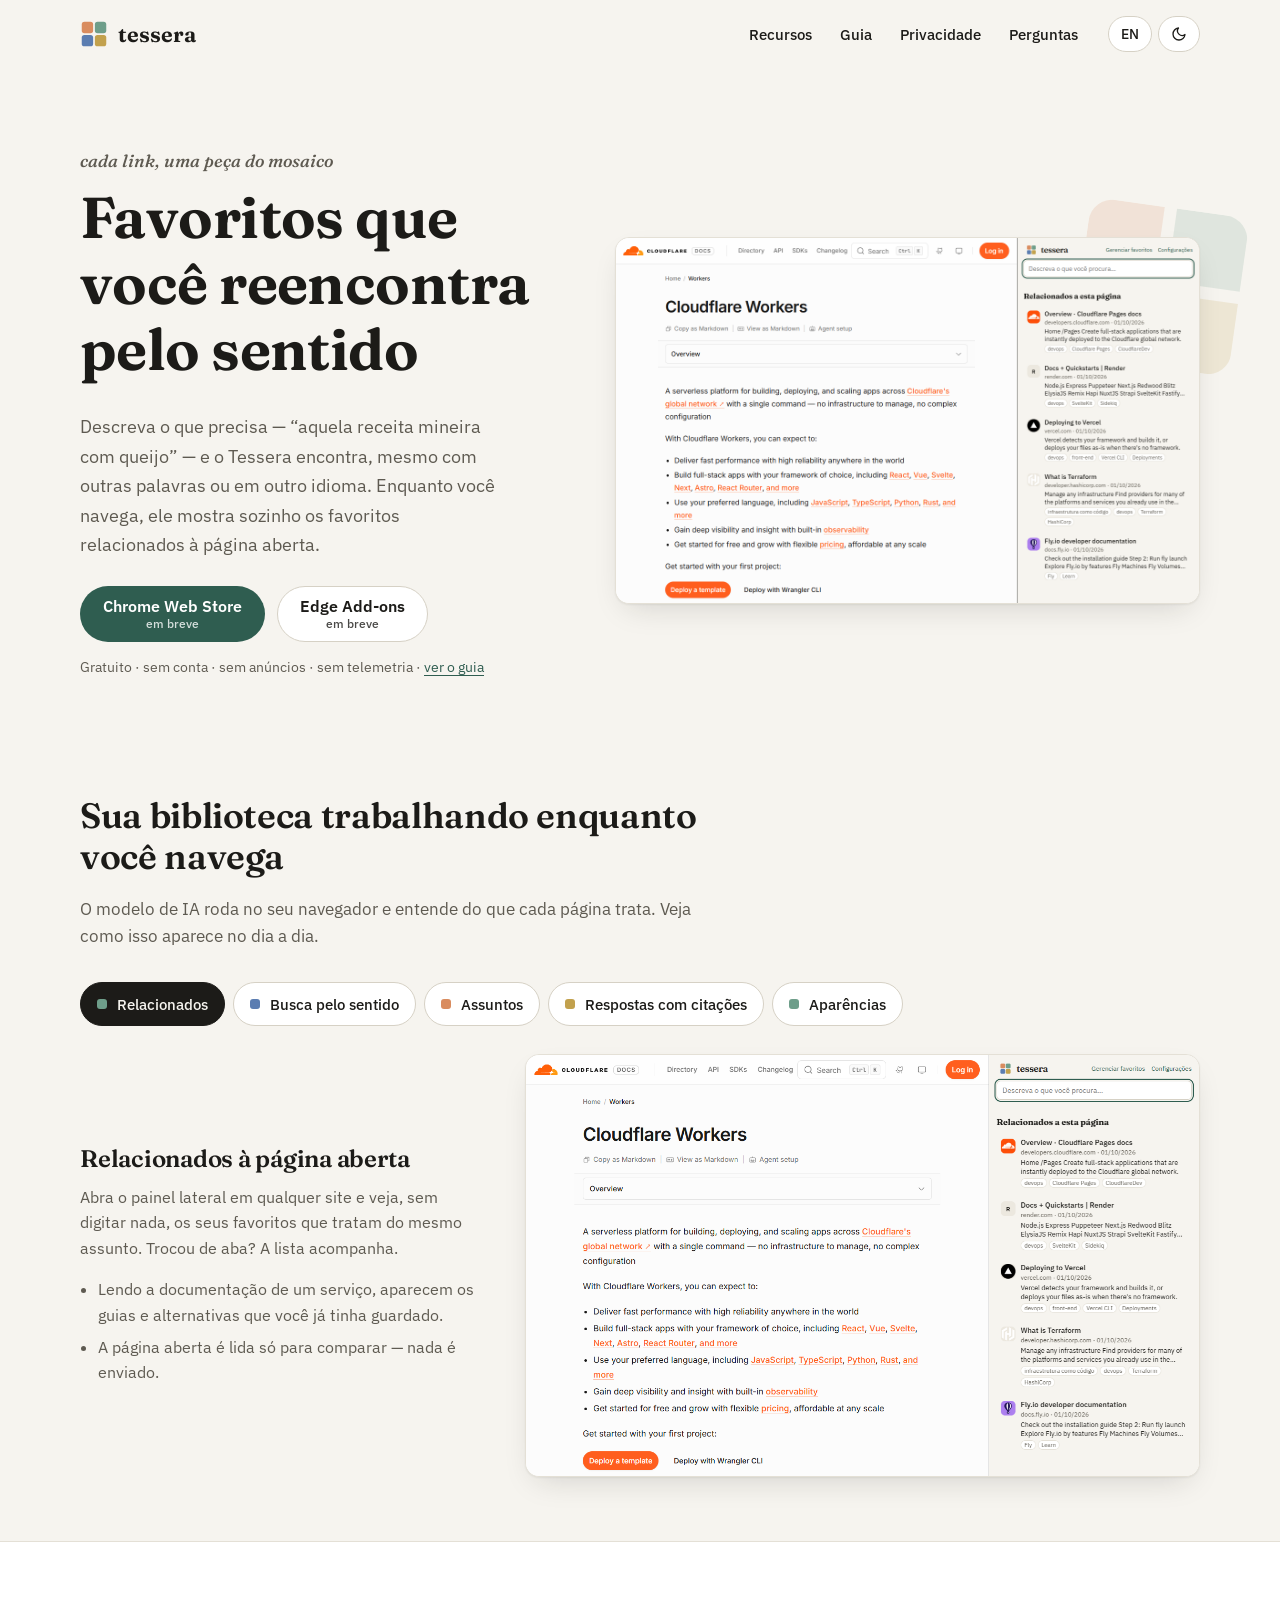
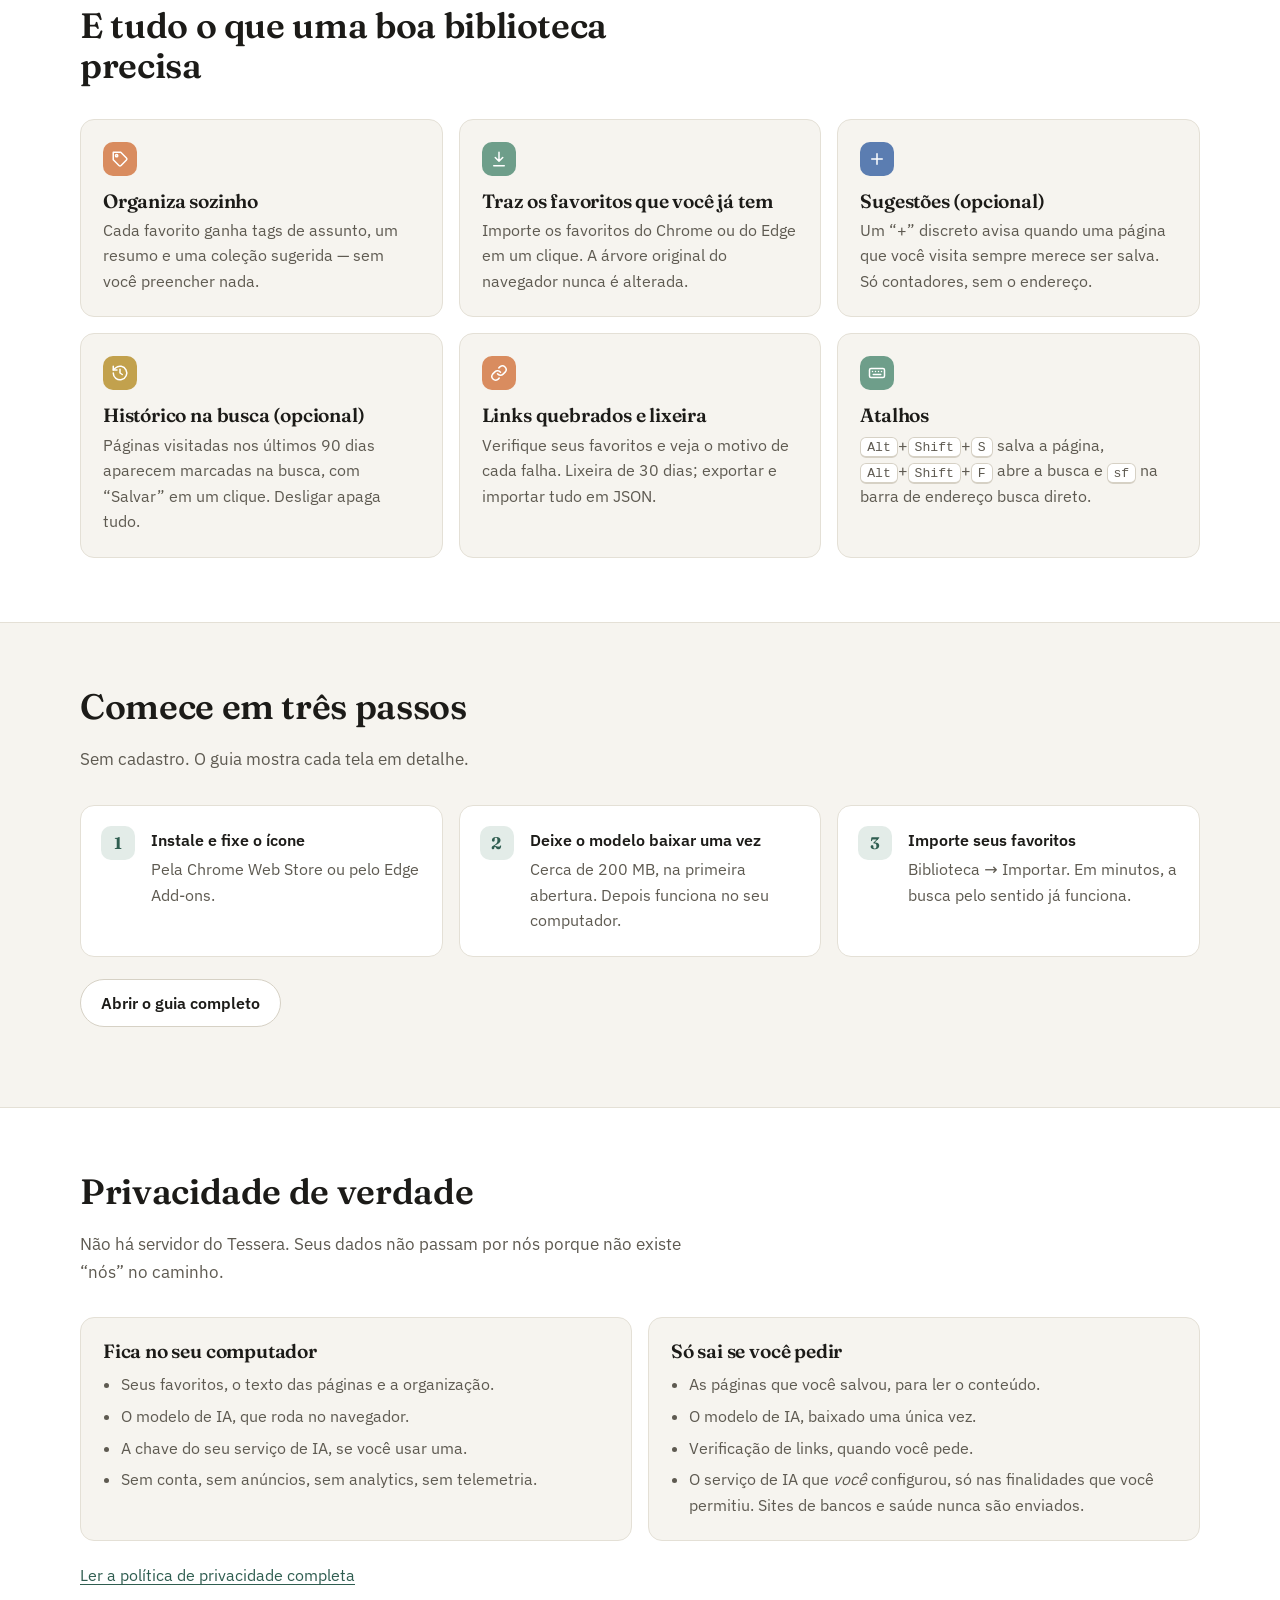
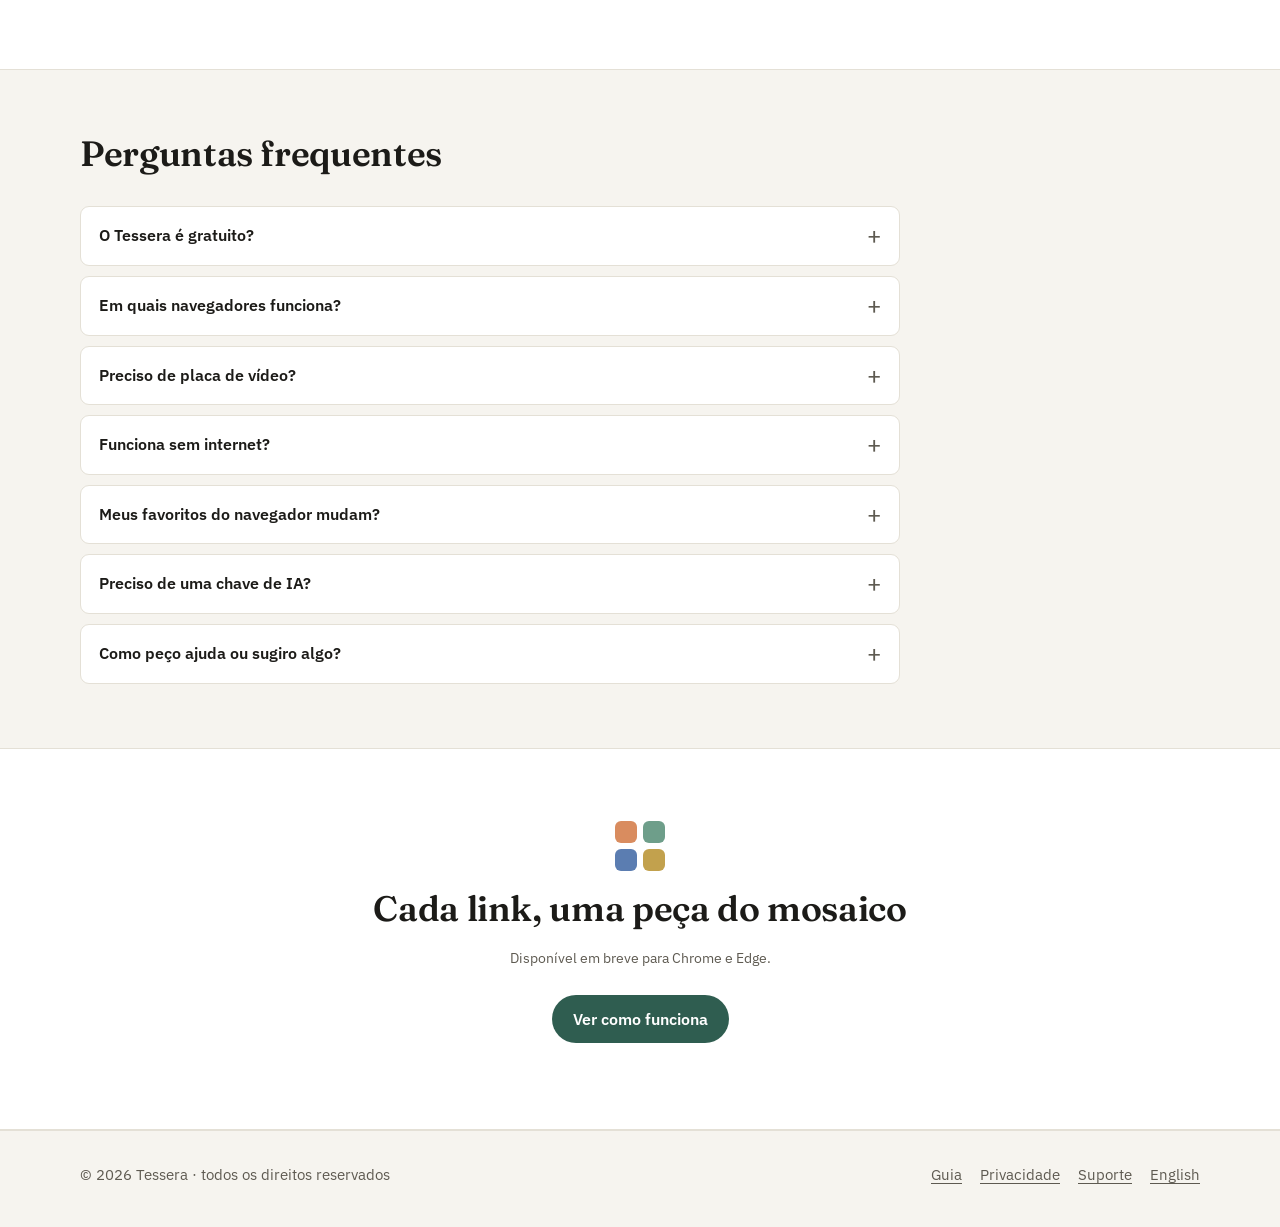
==== index.html @ 19099e3f "site do Tessera: página inicial, guia de uso e política de privacidade em português e inglês HTML e " ====
<!doctype html>
<html lang="pt-BR">
<head>
  <meta charset="utf-8">
  <meta name="viewport" content="width=device-width, initial-scale=1">
  <meta http-equiv="Content-Security-Policy" content="default-src 'self'; img-src 'self'; style-src 'self'; font-src 'self'; script-src 'self' 'sha256-xH2mcu5pQ/X+diC8rg2Joe4mghK6CAMMzoD2H6qysR8='; object-src 'none'; base-uri 'none'; form-action 'none'">
  <meta name="referrer" content="no-referrer">
  <title>Tessera — favoritos que você reencontra pelo sentido</title>
  <meta name="description" content="Extensão gratuita para Chrome e Edge: descreva o que precisa e reencontre seus favoritos pelo sentido. Relacionados à página aberta, assuntos automáticos e tudo no seu computador.">
  <link rel="canonical" href="https://casheiro.github.io/tessera/">
  <link rel="alternate" hreflang="pt-BR" href="https://casheiro.github.io/tessera/">
  <link rel="alternate" hreflang="en" href="https://casheiro.github.io/tessera/en/">
  <meta property="og:type" content="website">
  <meta property="og:title" content="Tessera — favoritos que você reencontra pelo sentido">
  <meta property="og:description" content="Busca por significado, relacionados à página aberta e assuntos que nascem dos seus favoritos. Tudo no seu computador.">
  <meta property="og:image" content="https://casheiro.github.io/tessera/assets/img/pt-BR/og.png">
  <meta property="og:locale" content="pt_BR">
  <meta name="twitter:card" content="summary_large_image">
  <meta name="theme-color" content="#f6f4ef">
  <link rel="icon" href="assets/img/tessera.svg" type="image/svg+xml">
  <link rel="icon" href="assets/img/favicon-32.png" sizes="32x32" type="image/png">
  <link rel="apple-touch-icon" href="assets/img/icon-128.png">
  <link rel="preload" href="assets/fonts/fraunces-latin-wght-normal.woff2" as="font" type="font/woff2" crossorigin>
  <link rel="stylesheet" href="assets/site.css">
  <script>try{var t=localStorage.getItem('tessera-theme');if(t)document.documentElement.dataset.theme=t}catch(e){}</script>
  <script src="assets/site.js" defer></script>
</head>
<body>
  <a class="skip" href="#conteudo">Pular para o conteúdo</a>

  <header class="site-header">
    <div class="wrap">
      <a class="brand" href="./" aria-label="Tessera, página inicial"><img src="assets/img/tessera.svg" alt="" width="28" height="28">tessera</a>
      <nav class="nav" id="nav" aria-label="Principal">
        <a href="#recursos">Recursos</a>
        <a href="guia/">Guia</a>
        <a href="privacidade/">Privacidade</a>
        <a href="#perguntas">Perguntas</a>
      </nav>
      <div class="tools">
        <a class="chip" href="en/" hreflang="en" lang="en" aria-label="English version">EN</a>
        <button class="chip" type="button" data-theme-toggle aria-label="Tema escuro">
          <svg data-icon="moon" viewBox="0 0 24 24" fill="none" stroke="currentColor" stroke-width="2" stroke-linecap="round" stroke-linejoin="round" aria-hidden="true"><path d="M21 12.8A9 9 0 1 1 11.2 3a7 7 0 0 0 9.8 9.8z"/></svg>
          <svg data-icon="sun" hidden viewBox="0 0 24 24" fill="none" stroke="currentColor" stroke-width="2" stroke-linecap="round" aria-hidden="true"><circle cx="12" cy="12" r="4"/><path d="M12 2v2M12 20v2M4.9 4.9l1.4 1.4M17.7 17.7l1.4 1.4M2 12h2M20 12h2M4.9 19.1l1.4-1.4M17.7 6.3l1.4-1.4"/></svg>
        </button>
        <button class="chip menu-btn" type="button" aria-expanded="false" aria-controls="nav" aria-label="Menu">
          <svg viewBox="0 0 24 24" fill="none" stroke="currentColor" stroke-width="2" stroke-linecap="round" aria-hidden="true"><path d="M4 7h16M4 12h16M4 17h16"/></svg>
        </button>
      </div>
    </div>
  </header>

  <main id="conteudo">
    <section class="hero">
      <div class="wrap hero-grid">
        <div>
          <p class="eyebrow">cada link, uma peça do mosaico</p>
          <h1>Favoritos que você reencontra pelo sentido</h1>
          <p class="lede">Descreva o que precisa — “aquela receita mineira com queijo” — e o Tessera encontra, mesmo com
            outras palavras ou em outro idioma. Enquanto você navega, ele mostra sozinho os favoritos relacionados à página
            aberta.</p>
          <div class="cta">
            <span class="btn btn-primary store-btn" aria-disabled="true">Chrome Web Store<small>em breve</small></span>
            <span class="btn btn-ghost store-btn" aria-disabled="true">Edge Add-ons<small>em breve</small></span>
          </div>
          <p class="fineprint">Gratuito · sem conta · sem anúncios · sem telemetria · <a href="guia/">ver o guia</a></p>
        </div>
        <div class="hero-shot">
          <figure class="shot m0">
            <img src="assets/img/pt-BR/01-relacionados.png" width="1280" height="800" alt="Página da Cloudflare aberta com o painel lateral do Tessera listando favoritos relacionados" fetchpriority="high">
          </figure>
        </div>
      </div>
    </section>

    <section class="section" id="recursos" aria-labelledby="tour-title">
      <div class="wrap">
        <div class="section-head">
          <h2 id="tour-title">Sua biblioteca trabalhando enquanto você navega</h2>
          <p>O modelo de IA roda no seu navegador e entende do que cada página trata. Veja como isso aparece no dia a dia.</p>
        </div>

        <div class="tour" data-tour>
          <div class="tour-tabs" role="tablist" aria-label="Recursos do Tessera">
            <button class="tour-tab" role="tab" id="tab-rel" aria-controls="panel-rel" aria-selected="true"><span class="dot c2"></span>Relacionados</button>
            <button class="tour-tab" role="tab" id="tab-busca" aria-controls="panel-busca" aria-selected="false" tabindex="-1"><span class="dot c3"></span>Busca pelo sentido</button>
            <button class="tour-tab" role="tab" id="tab-assuntos" aria-controls="panel-assuntos" aria-selected="false" tabindex="-1"><span class="dot c1"></span>Assuntos</button>
            <button class="tour-tab" role="tab" id="tab-resp" aria-controls="panel-resp" aria-selected="false" tabindex="-1"><span class="dot c4"></span>Respostas com citações</button>
            <button class="tour-tab" role="tab" id="tab-aparencia" aria-controls="panel-aparencia" aria-selected="false" tabindex="-1"><span class="dot c2"></span>Aparências</button>
          </div>

          <div class="tour-panel" role="tabpanel" id="panel-rel" aria-labelledby="tab-rel">
            <div>
              <h3>Relacionados à página aberta</h3>
              <p>Abra o painel lateral em qualquer site e veja, sem digitar nada, os seus favoritos que tratam do mesmo
                assunto. Trocou de aba? A lista acompanha.</p>
              <ul>
                <li>Lendo a documentação de um serviço, aparecem os guias e alternativas que você já tinha guardado.</li>
                <li>A página aberta é lida só para comparar — nada é enviado.</li>
              </ul>
            </div>
            <figure class="shot m0"><img src="assets/img/pt-BR/01-relacionados.png" width="1280" height="800" loading="lazy" alt="Painel lateral com favoritos relacionados à página aberta"></figure>
          </div>

          <div class="tour-panel" role="tabpanel" id="panel-busca" aria-labelledby="tab-busca" hidden>
            <div>
              <h3>Busque como você lembra</h3>
              <p>“Como publicar um site sem servidor”, “treino curto em casa”. Os resultados vêm pelo significado, com o
                trecho que combina destacado — mesmo que a página use outras palavras ou outro idioma.</p>
              <ul>
                <li>Popup com <kbd>Alt</kbd>+<kbd>Shift</kbd>+<kbd>F</kbd>, barra de endereço com <kbd>sf</kbd> + espaço,
                  painel lateral e Biblioteca.</li>
                <li>Filtros por tag, coleção, site, data e assunto.</li>
              </ul>
            </div>
            <figure class="shot m0"><img src="assets/img/pt-BR/02-busca-pelo-sentido.png" width="1280" height="800" loading="lazy" alt="Popup do Tessera buscando “receita mineira com queijo”"></figure>
          </div>

          <div class="tour-panel" role="tabpanel" id="panel-assuntos" aria-labelledby="tab-assuntos" hidden>
            <div>
              <h3>Assuntos que nascem dos seus favoritos</h3>
              <p>Sem lista de categorias pronta: o Tessera agrupa pelo que os favoritos têm em comum e o nome vem dos
                próprios membros.</p>
              <ul>
                <li>Crie assuntos seus — eles mantêm o nome quando tudo é recalculado.</li>
                <li>“Parece com” sugere onde encaixar o que ficou sem assunto; “Parecidos” mostra o que adicionar.</li>
                <li>Abra todos os favoritos de um assunto em abas, num clique.</li>
              </ul>
            </div>
            <figure class="shot m0"><img src="assets/img/pt-BR/04-assuntos.png" width="1280" height="800" loading="lazy" alt="Tela de Assuntos na aparência Visual, com o painel de um assunto aberto"></figure>
          </div>

          <div class="tour-panel" role="tabpanel" id="panel-resp" aria-labelledby="tab-resp" hidden>
            <div>
              <h3>Respostas com base nos seus favoritos</h3>
              <p>Opcional, com a sua chave de um serviço de IA (Anthropic, OpenAI, DeepSeek, Ollama ou compatível). A
                resposta vem com citações <strong>[1]</strong> que abrem o favorito usado — e, sem base suficiente, ele diz
                que não encontrou.</p>
              <ul>
                <li>Você autoriza cada finalidade e vê para onde e o que vai.</li>
                <li>Limite de gasto por mês; revogue quando quiser.</li>
              </ul>
            </div>
            <figure class="shot m0"><img src="assets/img/pt-BR/03-resposta-com-citacoes.png" width="1280" height="800" loading="lazy" alt="Biblioteca com uma resposta que cita favoritos"></figure>
          </div>

          <div class="tour-panel" role="tabpanel" id="panel-aparencia" aria-labelledby="tab-aparencia" hidden>
            <div>
              <h3>Do seu jeito</h3>
              <p>Três aparências — <strong>Calma</strong> (espaço e leitura), <strong>Densa</strong> (muitos favoritos por
                tela) e <strong>Visual</strong> (peças com a cor do assunto) — em claro, escuro ou seguindo o sistema.
                Português e inglês.</p>
            </div>
            <figure class="shot m0"><img src="assets/img/pt-BR/05-densa-escura.png" width="1280" height="800" loading="lazy" alt="Biblioteca na aparência Densa, modo escuro"></figure>
          </div>
        </div>
      </div>
    </section>

    <section class="section band" aria-labelledby="mais-title">
      <div class="wrap">
        <div class="section-head">
          <h2 id="mais-title">E tudo o que uma boa biblioteca precisa</h2>
        </div>
        <div class="cards">
          <article class="card">
            <div class="tile c1"><svg viewBox="0 0 24 24" fill="none" stroke="currentColor" stroke-width="2" stroke-linecap="round" stroke-linejoin="round" aria-hidden="true"><path d="M20.6 13.4 13.4 20.6a2 2 0 0 1-2.8 0L3 13V3h10l7.6 7.6a2 2 0 0 1 0 2.8z"/><circle cx="7.5" cy="7.5" r="1.5"/></svg></div>
            <h3>Organiza sozinho</h3>
            <p>Cada favorito ganha tags de assunto, um resumo e uma coleção sugerida — sem você preencher nada.</p>
          </article>
          <article class="card">
            <div class="tile c2"><svg viewBox="0 0 24 24" fill="none" stroke="currentColor" stroke-width="2" stroke-linecap="round" stroke-linejoin="round" aria-hidden="true"><path d="M12 3v12M7 10l5 5 5-5M5 21h14"/></svg></div>
            <h3>Traz os favoritos que você já tem</h3>
            <p>Importe os favoritos do Chrome ou do Edge em um clique. A árvore original do navegador nunca é alterada.</p>
          </article>
          <article class="card">
            <div class="tile c3"><svg viewBox="0 0 24 24" fill="none" stroke="currentColor" stroke-width="2" stroke-linecap="round" stroke-linejoin="round" aria-hidden="true"><path d="M12 5v14M5 12h14"/></svg></div>
            <h3>Sugestões (opcional)</h3>
            <p>Um “+” discreto avisa quando uma página que você visita sempre merece ser salva. Só contadores, sem o endereço.</p>
          </article>
          <article class="card">
            <div class="tile c4"><svg viewBox="0 0 24 24" fill="none" stroke="currentColor" stroke-width="2" stroke-linecap="round" stroke-linejoin="round" aria-hidden="true"><path d="M3 12a9 9 0 1 0 3-6.7L3 8"/><path d="M3 3v5h5M12 7v5l3 2"/></svg></div>
            <h3>Histórico na busca (opcional)</h3>
            <p>Páginas visitadas nos últimos 90 dias aparecem marcadas na busca, com “Salvar” em um clique. Desligar apaga tudo.</p>
          </article>
          <article class="card">
            <div class="tile c1"><svg viewBox="0 0 24 24" fill="none" stroke="currentColor" stroke-width="2" stroke-linecap="round" stroke-linejoin="round" aria-hidden="true"><path d="M10 13a5 5 0 0 0 7.5.5l3-3a5 5 0 0 0-7-7l-1.7 1.7"/><path d="M14 11a5 5 0 0 0-7.5-.5l-3 3a5 5 0 0 0 7 7l1.7-1.7"/></svg></div>
            <h3>Links quebrados e lixeira</h3>
            <p>Verifique seus favoritos e veja o motivo de cada falha. Lixeira de 30 dias; exportar e importar tudo em JSON.</p>
          </article>
          <article class="card">
            <div class="tile c2"><svg viewBox="0 0 24 24" fill="none" stroke="currentColor" stroke-width="2" stroke-linecap="round" stroke-linejoin="round" aria-hidden="true"><rect x="2" y="6" width="20" height="12" rx="2"/><path d="M6 10h.01M10 10h.01M14 10h.01M18 10h.01M7 14h10"/></svg></div>
            <h3>Atalhos</h3>
            <p><kbd>Alt</kbd>+<kbd>Shift</kbd>+<kbd>S</kbd> salva a página, <kbd>Alt</kbd>+<kbd>Shift</kbd>+<kbd>F</kbd> abre a
              busca e <kbd>sf</kbd> na barra de endereço busca direto.</p>
          </article>
        </div>
      </div>
    </section>

    <section class="section" aria-labelledby="comecar-title">
      <div class="wrap">
        <div class="section-head">
          <h2 id="comecar-title">Comece em três passos</h2>
          <p>Sem cadastro. O guia mostra cada tela em detalhe.</p>
        </div>
        <ol class="steps">
          <li><strong>Instale e fixe o ícone</strong><span>Pela Chrome Web Store ou pelo Edge Add-ons.</span></li>
          <li><strong>Deixe o modelo baixar uma vez</strong><span>Cerca de 200 MB, na primeira abertura. Depois funciona no seu computador.</span></li>
          <li><strong>Importe seus favoritos</strong><span>Biblioteca → Importar. Em minutos, a busca pelo sentido já funciona.</span></li>
        </ol>
        <p class="mt"><a class="btn btn-ghost" href="guia/">Abrir o guia completo</a></p>
      </div>
    </section>

    <section class="section band" id="privacidade" aria-labelledby="priv-title">
      <div class="wrap">
        <div class="section-head">
          <h2 id="priv-title">Privacidade de verdade</h2>
          <p>Não há servidor do Tessera. Seus dados não passam por nós porque não existe “nós” no caminho.</p>
        </div>
        <div class="split">
          <div class="card">
            <h3>Fica no seu computador</h3>
            <ul>
              <li>Seus favoritos, o texto das páginas e a organização.</li>
              <li>O modelo de IA, que roda no navegador.</li>
              <li>A chave do seu serviço de IA, se você usar uma.</li>
              <li>Sem conta, sem anúncios, sem analytics, sem telemetria.</li>
            </ul>
          </div>
          <div class="card">
            <h3>Só sai se você pedir</h3>
            <ul>
              <li>As páginas que você salvou, para ler o conteúdo.</li>
              <li>O modelo de IA, baixado uma única vez.</li>
              <li>Verificação de links, quando você pede.</li>
              <li>O serviço de IA que <em>você</em> configurou, só nas finalidades que você permitiu. Sites de bancos e saúde nunca são enviados.</li>
            </ul>
          </div>
        </div>
        <p class="mt"><a href="privacidade/">Ler a política de privacidade completa</a></p>
      </div>
    </section>

    <section class="section" id="perguntas" aria-labelledby="faq-title">
      <div class="wrap">
        <div class="section-head">
          <h2 id="faq-title">Perguntas frequentes</h2>
        </div>
        <div class="faq">
          <details>
            <summary>O Tessera é gratuito?</summary>
            <div><p>Sim. Sem plano pago, sem anúncios e sem conta. Se você usar um serviço de IA com a sua chave, o custo
              desse serviço é cobrado por ele, e o Tessera ajuda a controlar com um limite mensal.</p></div>
          </details>
          <details>
            <summary>Em quais navegadores funciona?</summary>
            <div><p>Google Chrome e Microsoft Edge no computador (Windows, macOS e Linux).</p></div>
          </details>
          <details>
            <summary>Preciso de placa de vídeo?</summary>
            <div><p>Não. Com uma placa compatível, o Tessera usa um modelo maior e mais preciso (EmbeddingGemma); sem ela,
              usa um modelo menor que roda no processador.</p></div>
          </details>
          <details>
            <summary>Funciona sem internet?</summary>
            <div><p>Depois que o modelo é baixado, buscar e organizar funcionam sem internet. A conexão só é usada para ler
              páginas novas, verificar links e — se você ligar — o serviço de IA.</p></div>
          </details>
          <details>
            <summary>Meus favoritos do navegador mudam?</summary>
            <div><p>Não. O Tessera só lê a árvore de favoritos para importar e acompanhar os novos. Ela nunca é alterada.</p></div>
          </details>
          <details>
            <summary>Preciso de uma chave de IA?</summary>
            <div><p>Não. A busca pelo sentido, os relacionados e a organização funcionam com a IA local. A chave é só para
              quem quer tags mais ricas e respostas com citações.</p></div>
          </details>
          <details>
            <summary>Como peço ajuda ou sugiro algo?</summary>
            <div><p>Abra uma conversa em <a href="https://github.com/casheiro/tessera/issues">github.com/casheiro/tessera/issues</a>.
              Não inclua dados pessoais nem a sua chave de API.</p></div>
          </details>
        </div>
      </div>
    </section>

    <section class="closing band">
      <div class="wrap">
        <div class="mosaic" aria-hidden="true"><i></i><i></i><i></i><i></i></div>
        <h2>Cada link, uma peça do mosaico</h2>
        <p class="fineprint">Disponível em breve para Chrome e Edge.</p>
        <div class="cta">
          <a class="btn btn-primary" href="guia/">Ver como funciona</a>
        </div>
      </div>
    </section>
  </main>

  <footer class="site-footer">
    <div class="wrap">
      <span>© 2026 Tessera · todos os direitos reservados</span>
      <nav aria-label="Rodapé">
        <a href="guia/">Guia</a>
        <a href="privacidade/">Privacidade</a>
        <a href="https://github.com/casheiro/tessera/issues">Suporte</a>
        <a href="en/" hreflang="en" lang="en">English</a>
      </nav>
    </div>
  </footer>
</body>
</html>
---- assets/site.css ----
/* Tessera — site público. Mesma identidade da extensão (aparência Calma), escrito à parte: nenhum arquivo da extensão. */

@font-face {
  font-family: 'Fraunces';
  font-style: normal;
  font-weight: 100 900;
  font-display: swap;
  src: url('fonts/fraunces-latin-wght-normal.woff2') format('woff2');
}
@font-face {
  font-family: 'Fraunces';
  font-style: italic;
  font-weight: 100 900;
  font-display: swap;
  src: url('fonts/fraunces-latin-wght-italic.woff2') format('woff2');
}
@font-face {
  font-family: 'IBM Plex Sans';
  font-weight: 400;
  font-display: swap;
  src: url('fonts/ibm-plex-sans-latin-400-normal.woff2') format('woff2');
}
@font-face {
  font-family: 'IBM Plex Sans';
  font-weight: 500;
  font-display: swap;
  src: url('fonts/ibm-plex-sans-latin-500-normal.woff2') format('woff2');
}
@font-face {
  font-family: 'IBM Plex Sans';
  font-weight: 600;
  font-display: swap;
  src: url('fonts/ibm-plex-sans-latin-600-normal.woff2') format('woff2');
}

:root {
  --font-display: 'Fraunces', Georgia, 'Times New Roman', serif;
  --font-ui: 'IBM Plex Sans', system-ui, -apple-system, 'Segoe UI', sans-serif;
  --font-mono: ui-monospace, 'Cascadia Mono', 'SFMono-Regular', Consolas, monospace;

  --bg: #f6f4ef;
  --surface: #ffffff;
  --surface-2: #ece8df;
  --text: #1c1b18;
  --muted: #5e5a51;
  --border: #e4e0d6;
  --border-strong: #d6d1c5;
  --accent: #2f5d50;
  --accent-contrast: #ffffff;
  --accent-soft: #e3ece8;
  --shadow: 0 1px 2px rgb(28 27 24 / 6%), 0 12px 32px -12px rgb(28 27 24 / 18%);

  --t1: #d98c5f;
  --t2: #6e9e8a;
  --t3: #5b7db1;
  --t4: #c2a14d;

  --radius: 14px;
  --radius-sm: 9px;
  --wrap: 1120px;
  --gutter: 20px;
  color-scheme: light;
}

@media (prefers-color-scheme: dark) {
  :root:not([data-theme='light']) {
    --bg: #1a1916;
    --surface: #22211d;
    --surface-2: #2c2b26;
    --text: #edeae3;
    --muted: #a8a296;
    --border: #34322c;
    --border-strong: #45423a;
    --accent: #7cc4b0;
    --accent-contrast: #0f1a17;
    --accent-soft: #1f2e29;
    --shadow: 0 1px 2px rgb(0 0 0 / 30%), 0 16px 40px -16px rgb(0 0 0 / 60%);
    color-scheme: dark;
  }
}
:root[data-theme='dark'] {
  --bg: #1a1916;
  --surface: #22211d;
  --surface-2: #2c2b26;
  --text: #edeae3;
  --muted: #a8a296;
  --border: #34322c;
  --border-strong: #45423a;
  --accent: #7cc4b0;
  --accent-contrast: #0f1a17;
  --accent-soft: #1f2e29;
  --shadow: 0 1px 2px rgb(0 0 0 / 30%), 0 16px 40px -16px rgb(0 0 0 / 60%);
  color-scheme: dark;
}

*,
*::before,
*::after {
  box-sizing: border-box;
}

html {
  scroll-behavior: smooth;
  scroll-padding-top: 88px;
  -webkit-text-size-adjust: 100%;
}
@media (prefers-reduced-motion: reduce) {
  html {
    scroll-behavior: auto;
  }
  *,
  *::before,
  *::after {
    transition: none !important;
    animation: none !important;
  }
}

body {
  margin: 0;
  background: var(--bg);
  color: var(--text);
  font: 400 16px/1.6 var(--font-ui);
  -webkit-font-smoothing: antialiased;
}

[hidden] {
  display: none !important;
}

img {
  max-width: 100%;
  height: auto;
  display: block;
}

a {
  color: var(--accent);
  text-underline-offset: 3px;
  text-decoration-thickness: 1px;
}
a:hover {
  text-decoration-thickness: 2px;
}

:focus-visible {
  outline: 2px solid var(--accent);
  outline-offset: 3px;
  border-radius: 4px;
}

h1,
h2,
h3 {
  font-family: var(--font-display);
  font-weight: 600;
  line-height: 1.15;
  letter-spacing: -0.01em;
  margin: 0 0 0.5em;
}
h1 {
  font-size: clamp(2.3rem, 5.2vw, 3.6rem);
  font-weight: 650;
}
h2 {
  font-size: clamp(1.6rem, 3vw, 2.2rem);
}
h3 {
  font-size: 1.2rem;
}
p {
  margin: 0 0 1em;
}

kbd {
  font: 500 0.82em var(--font-mono);
  padding: 0.12em 0.45em;
  border: 1px solid var(--border-strong);
  border-bottom-width: 2px;
  border-radius: 6px;
  background: var(--surface);
  white-space: nowrap;
}
code {
  font: 0.88em var(--font-mono);
  background: var(--surface-2);
  padding: 0.1em 0.35em;
  border-radius: 5px;
  overflow-wrap: anywhere;
}

.wrap {
  width: min(100% - 2 * var(--gutter), var(--wrap));
  margin-inline: auto;
}

.skip {
  position: absolute;
  left: -9999px;
  top: 8px;
  background: var(--accent);
  color: var(--accent-contrast);
  padding: 8px 14px;
  border-radius: 8px;
  z-index: 100;
}
.skip:focus {
  left: 12px;
}

/* ---------- cabeçalho ---------- */

.site-header {
  position: sticky;
  top: 0;
  z-index: 50;
  background: color-mix(in srgb, var(--bg) 86%, transparent);
  backdrop-filter: blur(10px);
  -webkit-backdrop-filter: blur(10px);
  border-bottom: 1px solid transparent;
  transition: border-color 0.2s;
}
.site-header.scrolled {
  border-bottom-color: var(--border);
}
.site-header .wrap {
  display: flex;
  align-items: center;
  gap: 18px;
  min-height: 68px;
}
.brand {
  display: inline-flex;
  align-items: center;
  gap: 10px;
  color: var(--text);
  text-decoration: none;
  font: 650 1.35rem var(--font-display);
  margin-right: auto;
}
.brand img {
  width: 28px;
  height: 28px;
}
.nav {
  display: flex;
  align-items: center;
  gap: 4px;
}
.nav a {
  color: var(--text);
  text-decoration: none;
  font-weight: 500;
  font-size: 0.95rem;
  padding: 8px 12px;
  border-radius: 999px;
}
.nav a:hover,
.nav a[aria-current='page'] {
  background: var(--surface-2);
}
.tools {
  display: flex;
  align-items: center;
  gap: 6px;
}
.chip {
  display: inline-flex;
  align-items: center;
  gap: 6px;
  min-height: 36px;
  padding: 0 12px;
  border: 1px solid var(--border-strong);
  border-radius: 999px;
  background: var(--surface);
  color: var(--text);
  font: 500 0.85rem var(--font-ui);
  text-decoration: none;
  cursor: pointer;
}
.chip:hover {
  border-color: var(--accent);
}
.chip svg {
  width: 16px;
  height: 16px;
}
.menu-btn {
  display: none;
}

@media (max-width: 760px) {
  .menu-btn {
    display: inline-flex;
  }
  .nav {
    position: absolute;
    top: 100%;
    left: 0;
    right: 0;
    flex-direction: column;
    align-items: stretch;
    gap: 2px;
    padding: 10px var(--gutter) 16px;
    background: var(--bg);
    border-bottom: 1px solid var(--border);
    display: none;
  }
  .nav.open {
    display: flex;
  }
  .nav a {
    padding: 12px 14px;
    border-radius: 10px;
  }
}

/* ---------- botões ---------- */

.btn {
  display: inline-flex;
  align-items: center;
  justify-content: center;
  gap: 8px;
  min-height: 48px;
  padding: 0 20px;
  border-radius: 999px;
  border: 1px solid transparent;
  font: 600 1rem var(--font-ui);
  text-decoration: none;
  cursor: pointer;
}
.btn-primary {
  background: var(--accent);
  color: var(--accent-contrast);
}
.btn-primary:hover {
  filter: brightness(1.08);
}
.btn-ghost {
  border-color: var(--border-strong);
  color: var(--text);
  background: var(--surface);
}
.btn-ghost:hover {
  border-color: var(--accent);
}
.btn[aria-disabled='true'] {
  cursor: default;
}
.btn small {
  font-weight: 500;
  font-size: 0.78rem;
  opacity: 0.8;
}
.store-btn {
  flex-direction: column;
  gap: 0;
  line-height: 1.15;
  min-height: 56px;
  padding: 0 22px;
}

/* ---------- herói ---------- */

.hero {
  padding: 56px 0 24px;
  overflow: hidden;
}
.hero-grid {
  display: grid;
  grid-template-columns: minmax(0, 1fr);
  gap: 40px;
  align-items: center;
}
.eyebrow {
  display: inline-flex;
  align-items: center;
  gap: 8px;
  font: italic 500 1.1rem var(--font-display);
  color: var(--muted);
  margin-bottom: 14px;
}
.lede {
  font-size: 1.15rem;
  color: var(--muted);
  max-width: 38ch;
}
.cta {
  display: flex;
  flex-wrap: wrap;
  gap: 12px;
  margin: 26px 0 14px;
}
.fineprint {
  font-size: 0.88rem;
  color: var(--muted);
}
.shot {
  border-radius: var(--radius);
  border: 1px solid var(--border);
  box-shadow: var(--shadow);
  background: var(--surface);
  overflow: hidden;
}
.shot button {
  all: unset;
  display: block;
  cursor: zoom-in;
  width: 100%;
}
.shot button:focus-visible {
  outline: 2px solid var(--accent);
  outline-offset: -4px;
}
.hero-shot {
  position: relative;
}
.hero-shot::before {
  content: '';
  position: absolute;
  inset: -30px -40px auto auto;
  width: 160px;
  height: 160px;
  background:
    linear-gradient(var(--t1), var(--t1)) 0 0 / 46% 46% no-repeat,
    linear-gradient(var(--t2), var(--t2)) 100% 0 / 46% 46% no-repeat,
    linear-gradient(var(--t3), var(--t3)) 0 100% / 46% 46% no-repeat,
    linear-gradient(var(--t4), var(--t4)) 100% 100% / 46% 46% no-repeat;
  border-radius: 24px;
  opacity: 0.16;
  transform: rotate(8deg);
  z-index: -1;
}
@media (min-width: 900px) {
  .hero {
    padding: 80px 0 40px;
  }
  .hero-grid {
    grid-template-columns: minmax(0, 0.9fr) minmax(0, 1.1fr);
    gap: 56px;
  }
}

/* ---------- seções ---------- */

.section {
  padding: 64px 0;
}
.section-head {
  max-width: 640px;
  margin-bottom: 32px;
}
.section-head p {
  color: var(--muted);
  font-size: 1.08rem;
}
.band {
  background: var(--surface);
  border-block: 1px solid var(--border);
}

/* tour interativo */
.tour {
  display: grid;
  gap: 24px;
}
.tour-tabs {
  display: flex;
  gap: 8px;
  overflow-x: auto;
  padding-bottom: 4px;
  scrollbar-width: thin;
}
.tour-tab {
  flex: 0 0 auto;
  display: flex;
  align-items: center;
  gap: 10px;
  min-height: 44px;
  padding: 0 16px;
  border-radius: 999px;
  border: 1px solid var(--border-strong);
  background: var(--surface);
  color: var(--text);
  font: 500 0.95rem var(--font-ui);
  cursor: pointer;
}
.tour-tab .dot {
  width: 10px;
  height: 10px;
  border-radius: 3px;
  background: var(--c, var(--t2));
}
.tour-tab[aria-selected='true'] {
  background: var(--text);
  color: var(--bg);
  border-color: var(--text);
}
.tour-panel {
  display: grid;
  gap: 24px;
  align-items: center;
}
.tour-panel[hidden] {
  display: none;
}
.tour-panel h3 {
  font-size: 1.5rem;
}
.tour-panel p {
  color: var(--muted);
}
.tour-panel ul {
  padding-left: 1.1em;
  margin: 0;
  color: var(--muted);
}
.tour-panel li + li {
  margin-top: 6px;
}
@media (min-width: 900px) {
  .tour-panel {
    grid-template-columns: minmax(0, 0.75fr) minmax(0, 1.25fr);
    gap: 40px;
  }
}

/* cartões */
.cards {
  display: grid;
  gap: 16px;
  grid-template-columns: repeat(auto-fill, minmax(min(100%, 300px), 1fr));
}
.card {
  background: var(--surface);
  border: 1px solid var(--border);
  border-radius: var(--radius);
  padding: 22px;
}
.band .card {
  background: var(--bg);
}
.card .tile {
  width: 34px;
  height: 34px;
  border-radius: 10px;
  background: var(--c, var(--t2));
  margin-bottom: 14px;
  display: grid;
  place-items: center;
  color: #fff;
}
.card .tile svg {
  width: 18px;
  height: 18px;
}
.card h3 {
  margin-bottom: 6px;
}
.card p {
  margin: 0;
  color: var(--muted);
}

/* passos */
.steps {
  counter-reset: step;
  display: grid;
  gap: 16px;
  grid-template-columns: repeat(auto-fit, minmax(min(100%, 260px), 1fr));
  list-style: none;
  padding: 0;
  margin: 0;
}
.steps li {
  counter-increment: step;
  position: relative;
  padding: 22px 22px 22px 70px;
  background: var(--surface);
  border: 1px solid var(--border);
  border-radius: var(--radius);
}
.steps li::before {
  content: counter(step);
  position: absolute;
  left: 20px;
  top: 20px;
  width: 34px;
  height: 34px;
  border-radius: 10px;
  display: grid;
  place-items: center;
  font: 650 1.05rem var(--font-display);
  background: var(--accent-soft);
  color: var(--accent);
}
.steps strong {
  display: block;
  margin-bottom: 4px;
}
.steps span {
  color: var(--muted);
}

/* privacidade em colunas */
.split {
  display: grid;
  gap: 16px;
  grid-template-columns: repeat(auto-fit, minmax(min(100%, 320px), 1fr));
}
.split .card ul {
  margin: 10px 0 0;
  padding-left: 1.1em;
  color: var(--muted);
}
.split .card li + li {
  margin-top: 6px;
}

/* perguntas */
.faq {
  display: grid;
  gap: 10px;
  max-width: 820px;
}
.faq details {
  background: var(--surface);
  border: 1px solid var(--border);
  border-radius: var(--radius-sm);
  padding: 0 18px;
}
.faq summary {
  cursor: pointer;
  list-style: none;
  padding: 16px 28px 16px 0;
  font-weight: 600;
  position: relative;
}
.faq summary::-webkit-details-marker {
  display: none;
}
.faq summary::after {
  content: '+';
  position: absolute;
  right: 0;
  top: 12px;
  font: 400 1.5rem var(--font-ui);
  color: var(--muted);
}
.faq details[open] summary::after {
  content: '−';
}
.faq details > div {
  padding-bottom: 16px;
  color: var(--muted);
}
.faq details > div p:last-child {
  margin: 0;
}

/* chamada final */
.closing {
  text-align: center;
  padding: 72px 0;
}
.closing .cta {
  justify-content: center;
}
.mosaic {
  display: inline-grid;
  grid-template-columns: repeat(2, 22px);
  gap: 6px;
  margin-bottom: 18px;
}
.mosaic i {
  width: 22px;
  height: 22px;
  border-radius: 6px;
}
.mosaic i:nth-child(1) {
  background: var(--t1);
}
.mosaic i:nth-child(2) {
  background: var(--t2);
}
.mosaic i:nth-child(3) {
  background: var(--t3);
}
.mosaic i:nth-child(4) {
  background: var(--t4);
}

/* ---------- rodapé ---------- */

.site-footer {
  border-top: 1px solid var(--border);
  padding: 32px 0 40px;
  color: var(--muted);
  font-size: 0.92rem;
}
.site-footer .wrap {
  display: flex;
  flex-wrap: wrap;
  gap: 12px 24px;
  align-items: center;
  justify-content: space-between;
}
.site-footer nav {
  display: flex;
  flex-wrap: wrap;
  gap: 6px 18px;
}
.site-footer a {
  color: var(--muted);
}
.site-footer a:hover {
  color: var(--text);
}

/* ---------- páginas de documento (guia, privacidade) ---------- */

.doc-hero {
  padding: 48px 0 8px;
}
.doc-hero p {
  color: var(--muted);
  font-size: 1.1rem;
  max-width: 62ch;
}
.doc-layout {
  display: grid;
  gap: 32px;
  padding: 24px 0 72px;
}
@media (min-width: 1000px) {
  .doc-layout {
    grid-template-columns: 240px minmax(0, 1fr);
    gap: 56px;
  }
}
.toc {
  font-size: 0.93rem;
}
.toc details {
  background: var(--surface);
  border: 1px solid var(--border);
  border-radius: var(--radius-sm);
  padding: 4px 14px;
}
.toc summary {
  cursor: pointer;
  font-weight: 600;
  padding: 10px 0;
}
.toc ol {
  list-style: none;
  padding: 0 0 8px;
  margin: 0;
}
.toc a {
  display: block;
  padding: 6px 10px;
  border-left: 2px solid var(--border);
  color: var(--muted);
  text-decoration: none;
}
.toc a:hover {
  color: var(--text);
}
.toc a.active {
  color: var(--accent);
  border-left-color: var(--accent);
  font-weight: 600;
}
@media (min-width: 1000px) {
  .toc {
    position: sticky;
    top: 92px;
    align-self: start;
    max-height: calc(100vh - 110px);
    overflow: auto;
  }
  .toc details {
    background: none;
    border: 0;
    padding: 0;
  }
  .toc summary {
    pointer-events: none;
    list-style: none;
    color: var(--muted);
    font-size: 0.8rem;
    text-transform: uppercase;
    letter-spacing: 0.08em;
  }
  .toc summary::-webkit-details-marker {
    display: none;
  }
}

.prose {
  max-width: 760px;
  min-width: 0;
}
.prose section {
  padding-top: 8px;
  margin-bottom: 52px;
}
.prose h2 {
  display: flex;
  align-items: baseline;
  gap: 12px;
}
.prose h2 .n {
  font: 600 0.95rem var(--font-ui);
  color: var(--accent);
  background: var(--accent-soft);
  border-radius: 8px;
  padding: 2px 9px;
  transform: translateY(-4px);
}
.prose h3 {
  margin-top: 1.6em;
}
.prose ul,
.prose ol {
  padding-left: 1.3em;
}
.prose li + li {
  margin-top: 6px;
}
.prose figure {
  margin: 22px 0 26px;
}
.prose figcaption {
  font-size: 0.88rem;
  color: var(--muted);
  margin-top: 10px;
}
.callout {
  border: 1px solid var(--border);
  border-left: 4px solid var(--accent);
  background: var(--surface);
  border-radius: var(--radius-sm);
  padding: 14px 18px;
  margin: 20px 0;
}
.callout p:last-child {
  margin: 0;
}
.table-wrap {
  overflow-x: auto;
  margin: 18px 0 24px;
  border: 1px solid var(--border);
  border-radius: var(--radius-sm);
  background: var(--surface);
}
table {
  border-collapse: collapse;
  width: 100%;
  font-size: 0.94rem;
}
th,
td {
  text-align: left;
  vertical-align: top;
  padding: 11px 14px;
  border-bottom: 1px solid var(--border);
}
tr:last-child td {
  border-bottom: 0;
}
th {
  font-weight: 600;
  background: var(--surface-2);
}

/* lista de primeiros passos (marcável) */
.checklist {
  list-style: none;
  padding: 0 !important;
  margin: 18px 0;
  display: grid;
  gap: 10px;
}
.checklist li {
  margin: 0 !important;
}
.checklist label {
  display: flex;
  gap: 14px;
  align-items: flex-start;
  padding: 14px 16px;
  background: var(--surface);
  border: 1px solid var(--border);
  border-radius: var(--radius-sm);
  cursor: pointer;
}
.checklist input {
  appearance: none;
  flex: 0 0 auto;
  width: 22px;
  height: 22px;
  margin: 2px 0 0;
  border: 2px solid var(--border-strong);
  border-radius: 7px;
  display: grid;
  place-items: center;
  cursor: pointer;
}
.checklist input::after {
  content: '';
  width: 10px;
  height: 6px;
  border: solid var(--accent-contrast);
  border-width: 0 0 2.5px 2.5px;
  transform: rotate(-45deg) translate(1px, -1px);
  opacity: 0;
}
.checklist input:checked {
  background: var(--accent);
  border-color: var(--accent);
}
.checklist input:checked::after {
  opacity: 1;
}
.checklist input:checked + span {
  color: var(--muted);
}
.checklist input:checked + span strong {
  text-decoration: line-through;
  text-decoration-color: var(--border-strong);
}
.progress {
  display: flex;
  align-items: center;
  gap: 12px;
  font-size: 0.9rem;
  color: var(--muted);
}
.progress .bar {
  flex: 1;
  height: 8px;
  border-radius: 99px;
  background: var(--surface-2);
  overflow: hidden;
}
.progress .bar i {
  display: block;
  height: 100%;
  width: 0;
  background: var(--accent);
  transition: width 0.3s;
}

/* barra de leitura */
.read-bar {
  position: fixed;
  top: 0;
  left: 0;
  height: 3px;
  width: 0;
  background: var(--accent);
  z-index: 60;
}

/* copiar */
.copy-row {
  display: flex;
  align-items: center;
  gap: 8px;
  flex-wrap: wrap;
}
.copy {
  min-height: 30px;
  padding: 0 10px;
  font-size: 0.8rem;
}

/* ---------- ampliar imagem ---------- */

dialog.lightbox {
  border: 0;
  padding: 0;
  background: transparent;
  max-width: min(96vw, 1400px);
  max-height: 94vh;
}
dialog.lightbox::backdrop {
  background: rgb(10 10 9 / 82%);
}
dialog.lightbox img {
  max-height: 86vh;
  width: auto;
  margin: 0 auto;
  border-radius: 10px;
}
dialog.lightbox p {
  color: #edeae3;
  text-align: center;
  margin: 12px 0 0;
  font-size: 0.92rem;
}
dialog.lightbox .close {
  position: fixed;
  top: 14px;
  right: 14px;
  background: #edeae3;
  color: #1c1b18;
  border-color: transparent;
}

/* 404 */
.notfound {
  min-height: 60vh;
  display: grid;
  place-items: center;
  text-align: center;
  padding: 64px 0;
}

/* utilitários (a política de segurança da página não permite estilos inline) */
.c1 {
  --c: var(--t1);
}
.c2 {
  --c: var(--t2);
}
.c3 {
  --c: var(--t3);
}
.c4 {
  --c: var(--t4);
}
.m0 {
  margin: 0;
}
.mt {
  margin-top: 22px;
}
.center {
  justify-content: center;
}
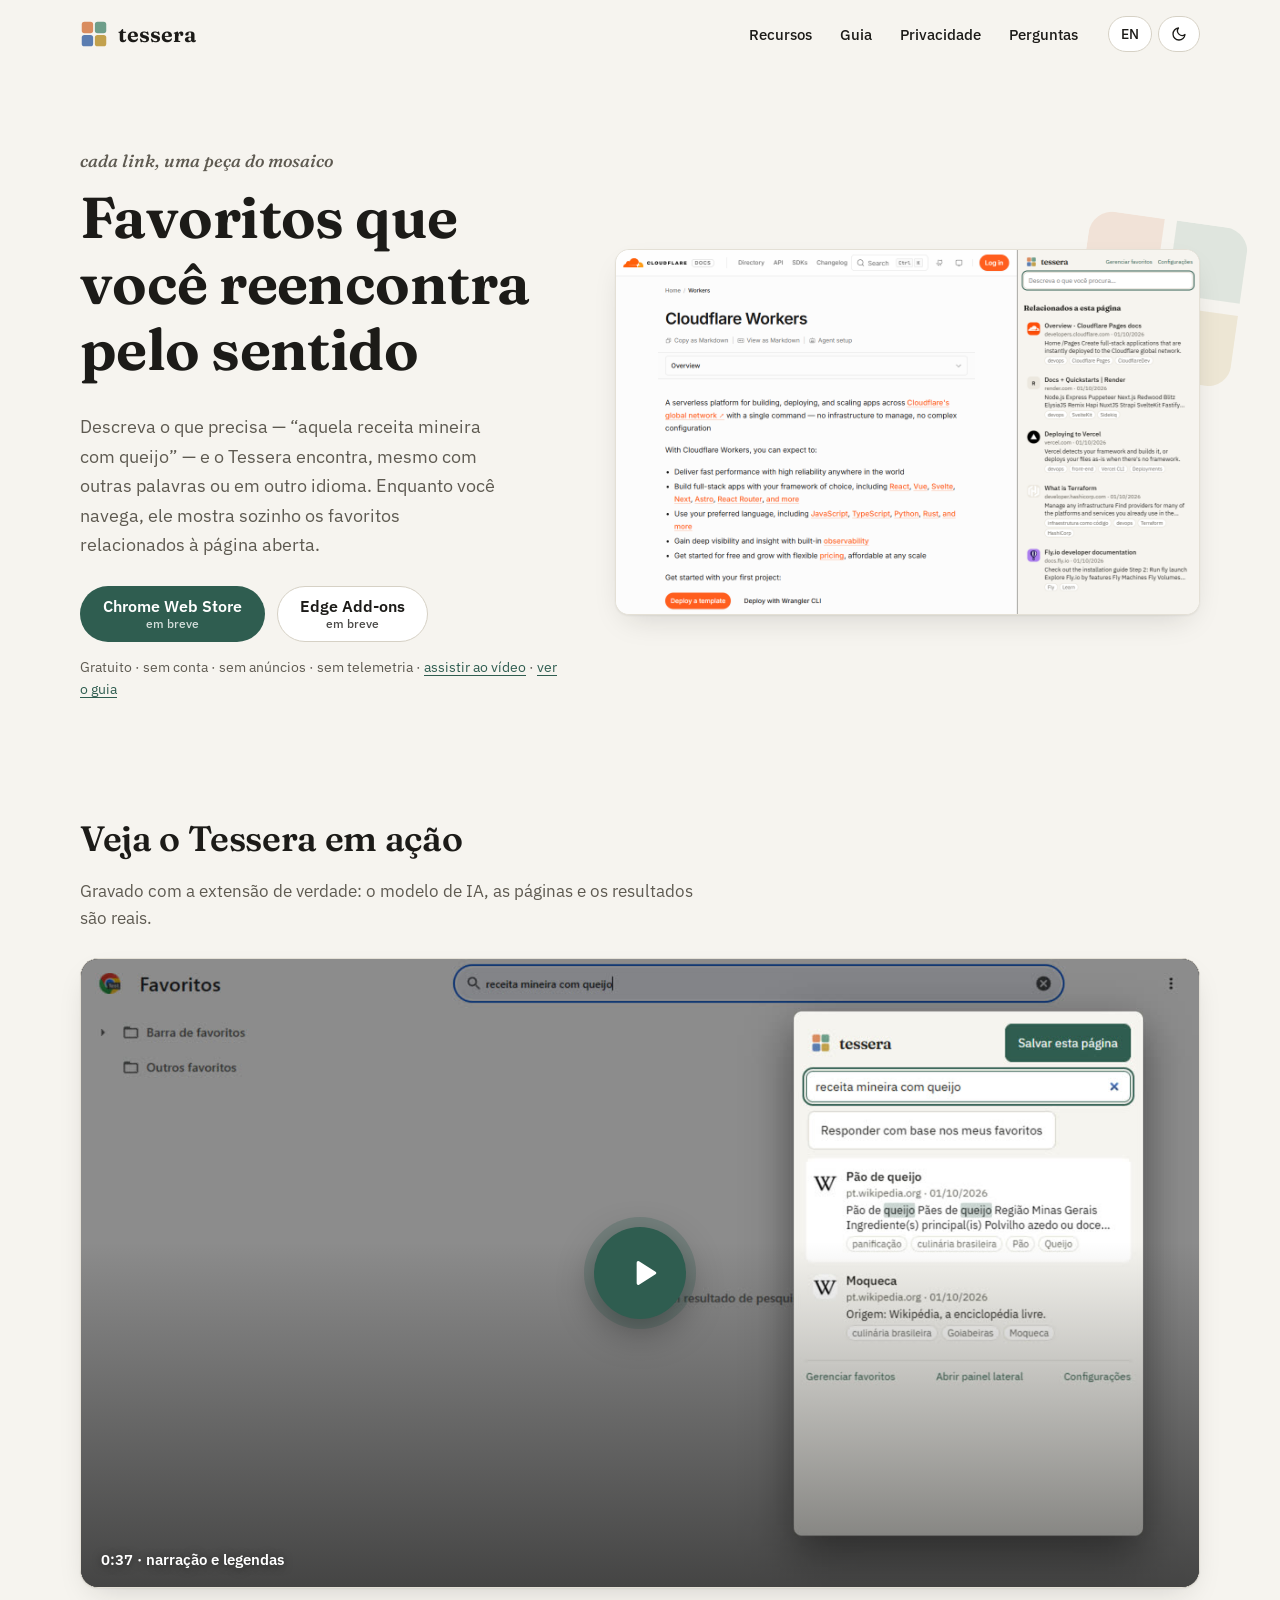
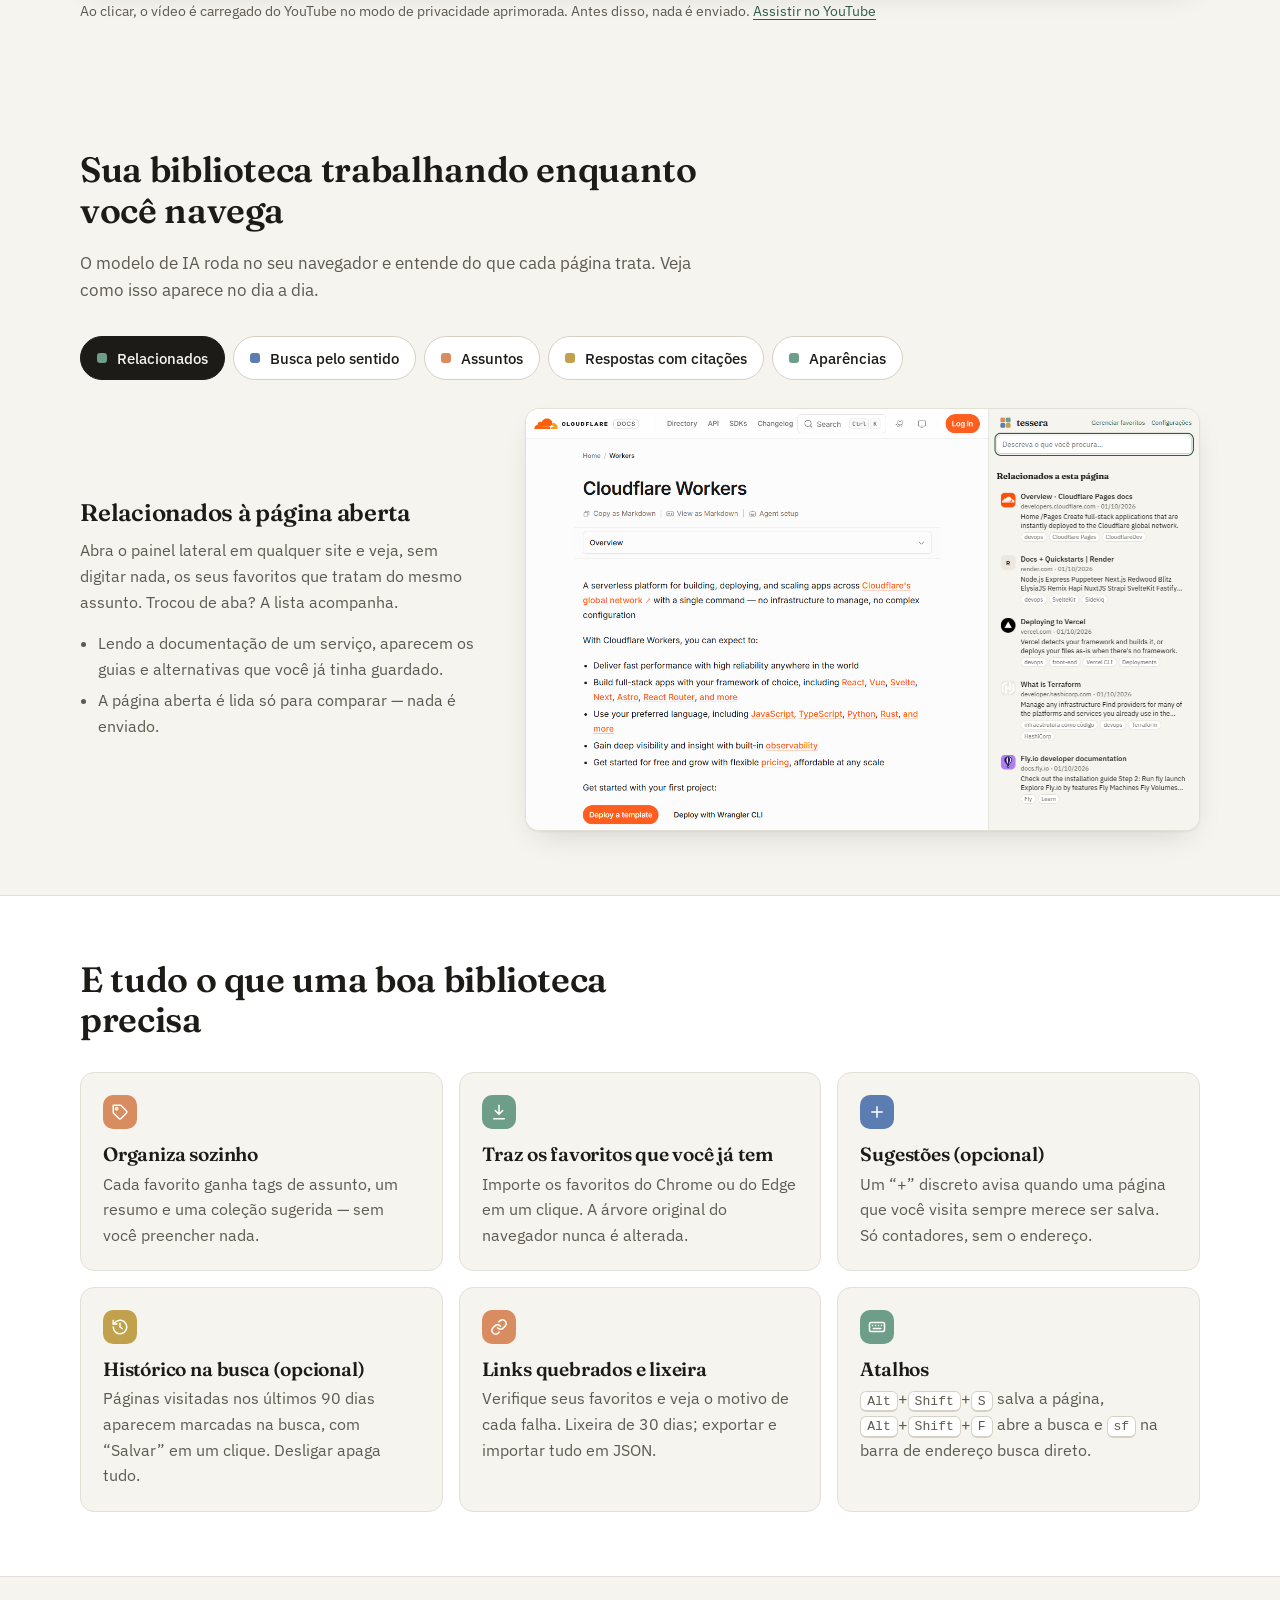
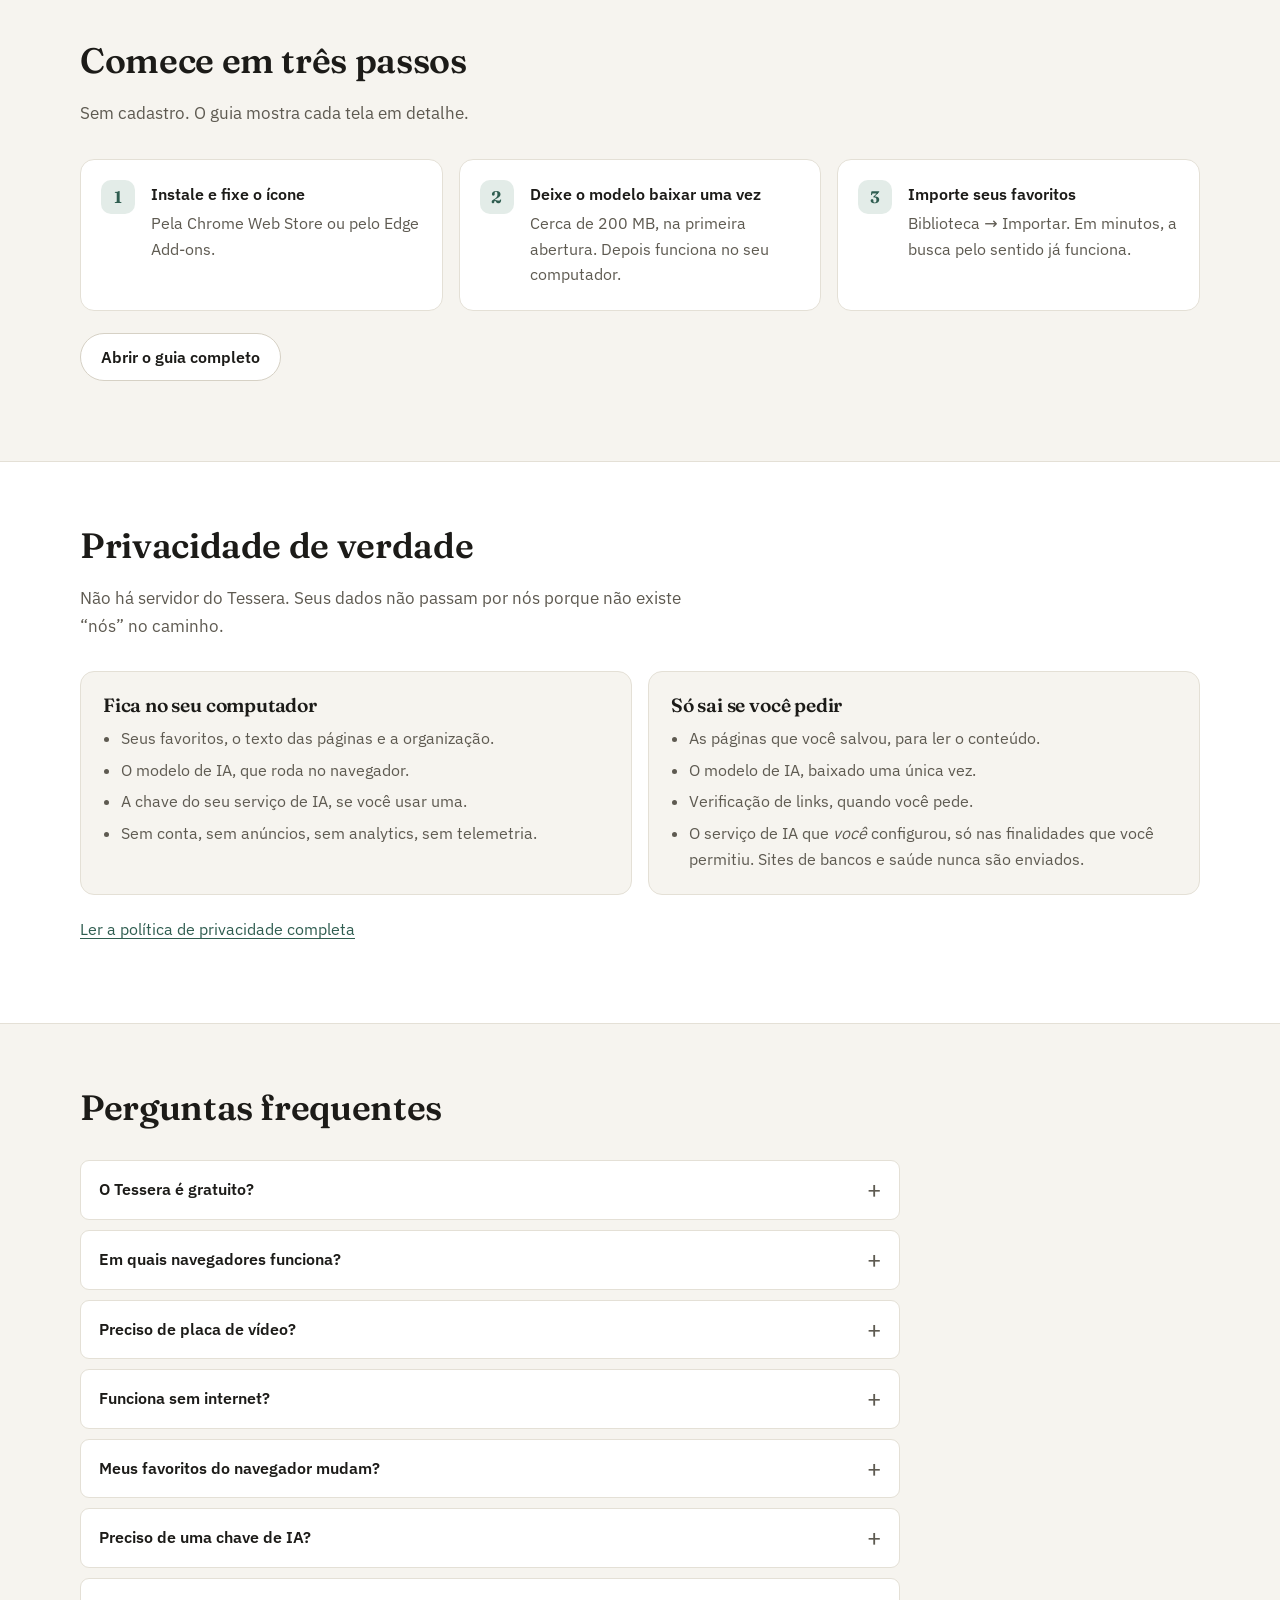
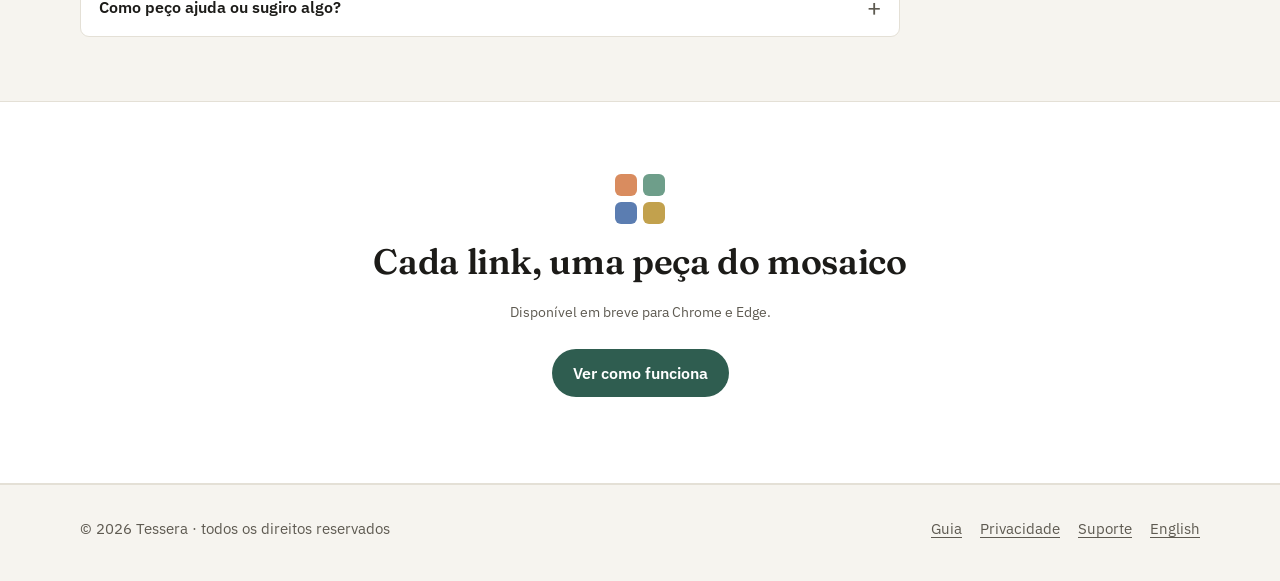
==== commit 0d4e44c6: "vídeo de apresentação na página inicial (pt e en) — capa local com play; o player do YouTube (privac" ====
--- a/index.html
+++ b/index.html
@@ -3,7 +3,7 @@
 <head>
   <meta charset="utf-8">
   <meta name="viewport" content="width=device-width, initial-scale=1">
-  <meta http-equiv="Content-Security-Policy" content="default-src 'self'; img-src 'self'; style-src 'self'; font-src 'self'; script-src 'self' 'sha256-xH2mcu5pQ/X+diC8rg2Joe4mghK6CAMMzoD2H6qysR8='; object-src 'none'; base-uri 'none'; form-action 'none'">
+  <meta http-equiv="Content-Security-Policy" content="default-src 'self'; img-src 'self'; style-src 'self'; font-src 'self'; script-src 'self' 'sha256-xH2mcu5pQ/X+diC8rg2Joe4mghK6CAMMzoD2H6qysR8='; frame-src https://www.youtube-nocookie.com; object-src 'none'; base-uri 'none'; form-action 'none'">
   <meta name="referrer" content="no-referrer">
   <title>Tessera — favoritos que você reencontra pelo sentido</title>
   <meta name="description" content="Extensão gratuita para Chrome e Edge: descreva o que precisa e reencontre seus favoritos pelo sentido. Relacionados à página aberta, assuntos automáticos e tudo no seu computador.">
@@ -63,13 +63,30 @@
             <span class="btn btn-primary store-btn" aria-disabled="true">Chrome Web Store<small>em breve</small></span>
             <span class="btn btn-ghost store-btn" aria-disabled="true">Edge Add-ons<small>em breve</small></span>
           </div>
-          <p class="fineprint">Gratuito · sem conta · sem anúncios · sem telemetria · <a href="guia/">ver o guia</a></p>
+          <p class="fineprint">Gratuito · sem conta · sem anúncios · sem telemetria · <a href="#video">assistir ao vídeo</a> · <a href="guia/">ver o guia</a></p>
         </div>
         <div class="hero-shot">
           <figure class="shot m0">
             <img src="assets/img/pt-BR/01-relacionados.png" width="1280" height="800" alt="Página da Cloudflare aberta com o painel lateral do Tessera listando favoritos relacionados" fetchpriority="high">
           </figure>
         </div>
+      </div>
+    </section>
+
+    <section class="section video-section" id="video" aria-labelledby="video-title">
+      <div class="wrap">
+        <div class="section-head">
+          <h2 id="video-title">Veja o Tessera em ação</h2>
+          <p>Gravado com a extensão de verdade: o modelo de IA, as páginas e os resultados são reais.</p>
+        </div>
+        <div class="video" data-video="ELk3hmdEfRk" data-hl="pt-BR" data-title="Vídeo de apresentação do Tessera">
+          <button class="video-play" type="button" aria-label="Assistir ao vídeo de apresentação do Tessera, com narração e legendas">
+            <img src="assets/img/pt-BR/video-poster.jpg" width="1280" height="720" loading="lazy" alt="">
+            <span class="play-badge" aria-hidden="true"><svg viewBox="0 0 24 24"><path d="M8 5.5v13a1 1 0 0 0 1.5.86l10.4-6.5a1 1 0 0 0 0-1.72L9.5 4.64A1 1 0 0 0 8 5.5z"/></svg></span>
+            <span class="video-meta">0:37 · narração e legendas</span>
+          </button>
+        </div>
+        <p class="video-note">Ao clicar, o vídeo é carregado do YouTube no modo de privacidade aprimorada. Antes disso, nada é enviado. <a href="https://youtu.be/ELk3hmdEfRk">Assistir no YouTube</a></p>
       </div>
     </section>
 
--- a/assets/site.css
+++ b/assets/site.css
@@ -1042,3 +1042,102 @@
 .center {
   justify-content: center;
 }
+
+/* vídeo: capa local; o player do YouTube só carrega no clique (sem terceiros antes disso) */
+.video-section .section-head {
+  margin-bottom: 26px;
+}
+.video {
+  position: relative;
+  aspect-ratio: 16 / 9;
+  border-radius: calc(var(--radius) + 4px);
+  overflow: hidden;
+  background: #111;
+  border: 1px solid var(--border);
+  box-shadow: var(--shadow);
+}
+.video-play {
+  all: unset;
+  position: absolute;
+  inset: 0;
+  cursor: pointer;
+  display: grid;
+  place-items: center;
+}
+.video-play img {
+  position: absolute;
+  inset: 0;
+  width: 100%;
+  height: 100%;
+  object-fit: cover;
+  transition: transform 0.5s ease;
+}
+.video-play::after {
+  content: '';
+  position: absolute;
+  inset: 0;
+  background: linear-gradient(180deg, rgb(10 10 9 / 0%) 45%, rgb(10 10 9 / 55%));
+}
+.play-badge {
+  position: relative;
+  z-index: 1;
+  width: 92px;
+  height: 92px;
+  border-radius: 50%;
+  display: grid;
+  place-items: center;
+  background: var(--accent);
+  color: var(--accent-contrast);
+  box-shadow: 0 12px 36px rgb(0 0 0 / 35%), 0 0 0 10px color-mix(in srgb, var(--accent) 25%, transparent);
+  transition: transform 0.25s ease, box-shadow 0.25s ease;
+}
+.play-badge svg {
+  width: 38px;
+  height: 38px;
+  fill: currentColor;
+  transform: translateX(3px);
+}
+.video-meta {
+  position: absolute;
+  z-index: 1;
+  left: 20px;
+  bottom: 16px;
+  color: #fff;
+  font-weight: 600;
+  font-size: 0.92rem;
+  text-shadow: 0 1px 8px rgb(0 0 0 / 50%);
+}
+.video-play:hover img {
+  transform: scale(1.02);
+}
+.video-play:hover .play-badge,
+.video-play:focus-visible .play-badge {
+  transform: scale(1.07);
+  box-shadow: 0 14px 40px rgb(0 0 0 / 40%), 0 0 0 14px color-mix(in srgb, var(--accent) 30%, transparent);
+}
+.video-play:focus-visible {
+  outline: 3px solid var(--accent);
+  outline-offset: -3px;
+}
+.video iframe {
+  position: absolute;
+  inset: 0;
+  width: 100%;
+  height: 100%;
+  border: 0;
+}
+.video-note {
+  margin: 12px 0 0;
+  font-size: 0.86rem;
+  color: var(--muted);
+}
+@media (max-width: 560px) {
+  .play-badge {
+    width: 68px;
+    height: 68px;
+  }
+  .play-badge svg {
+    width: 28px;
+    height: 28px;
+  }
+}
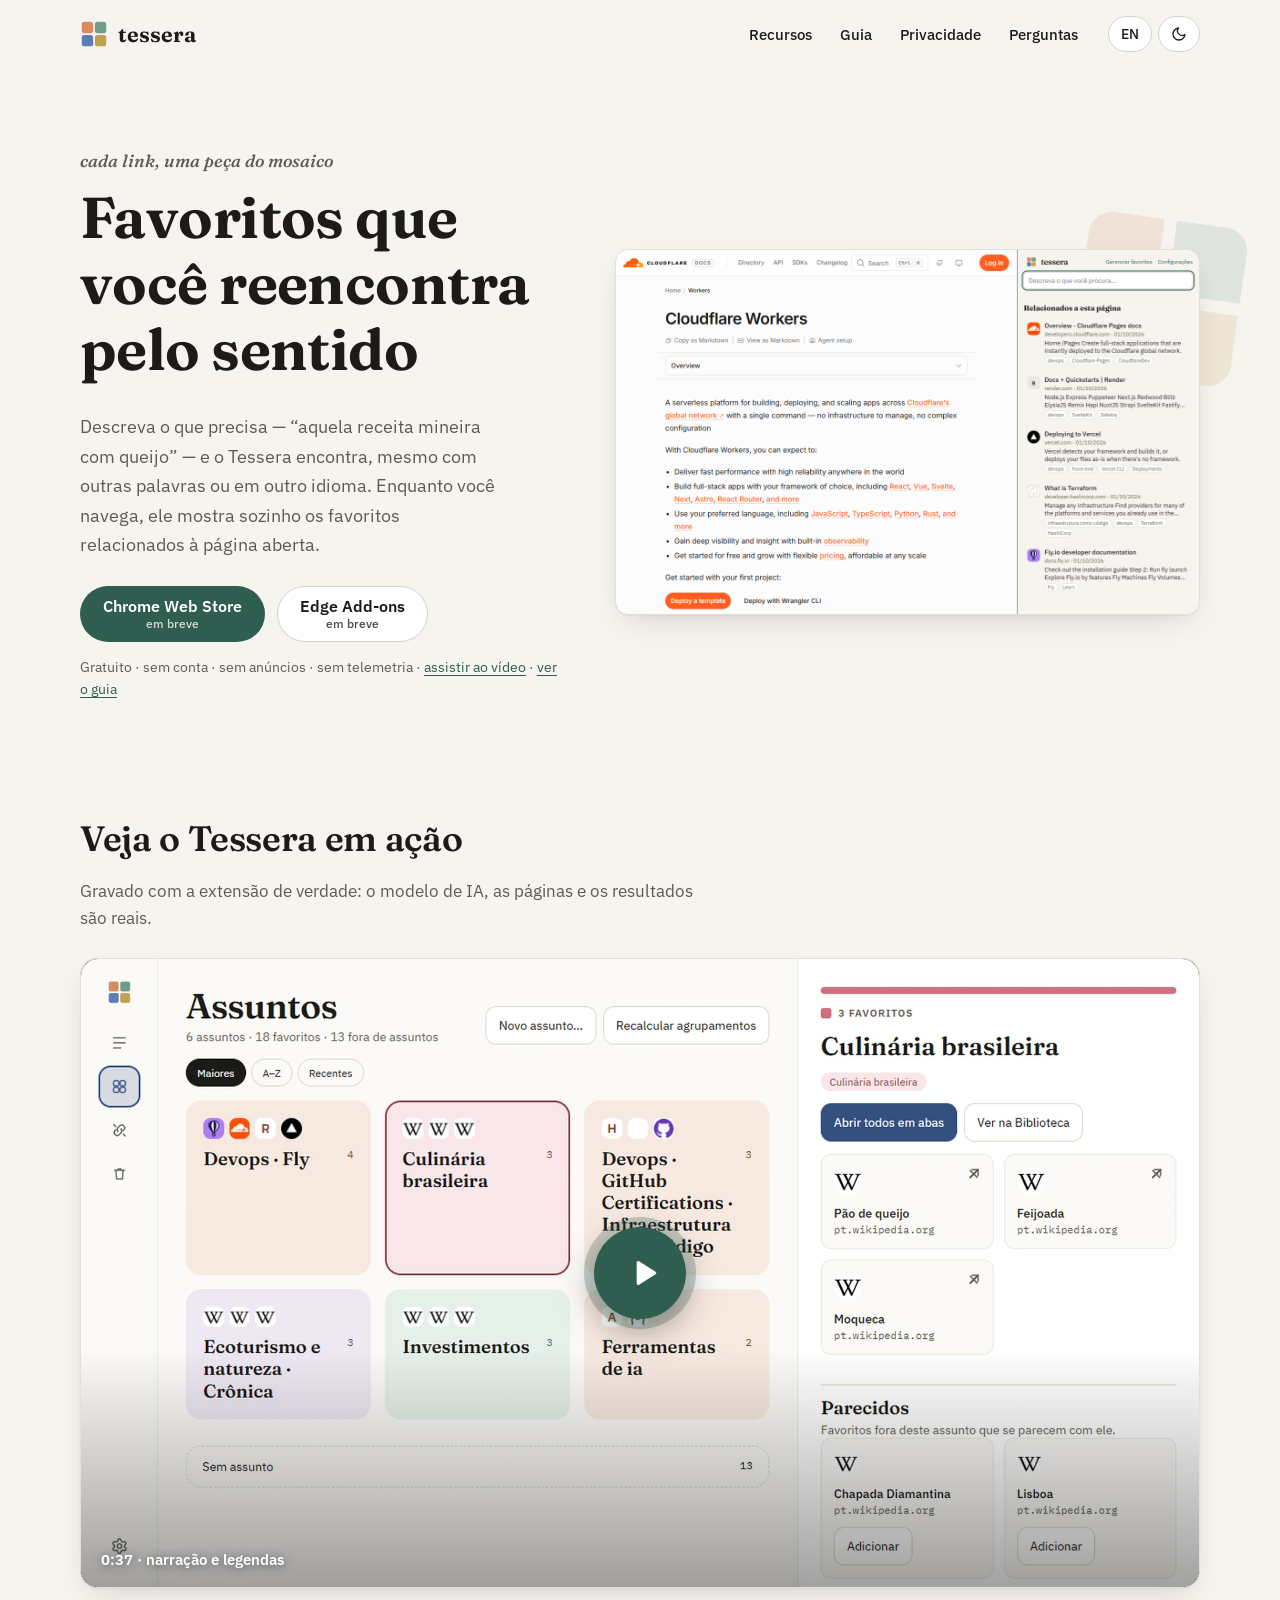
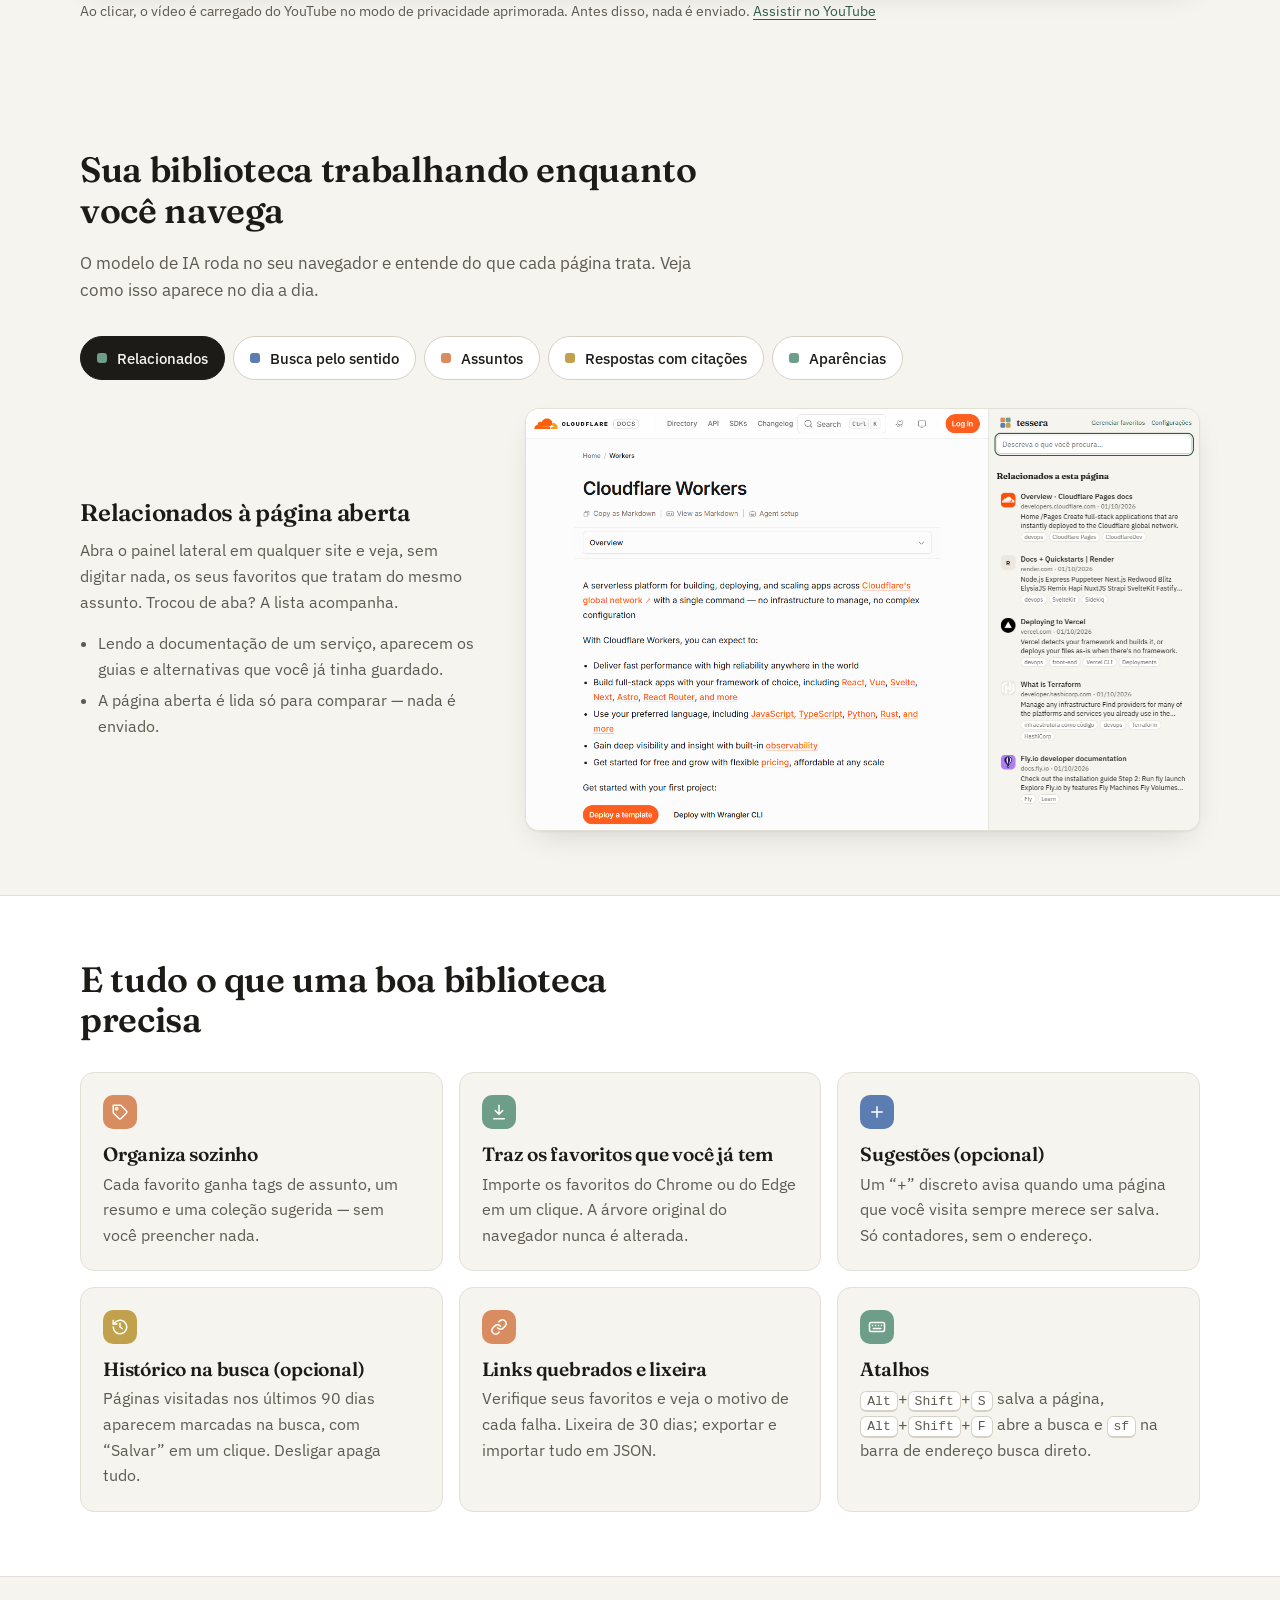
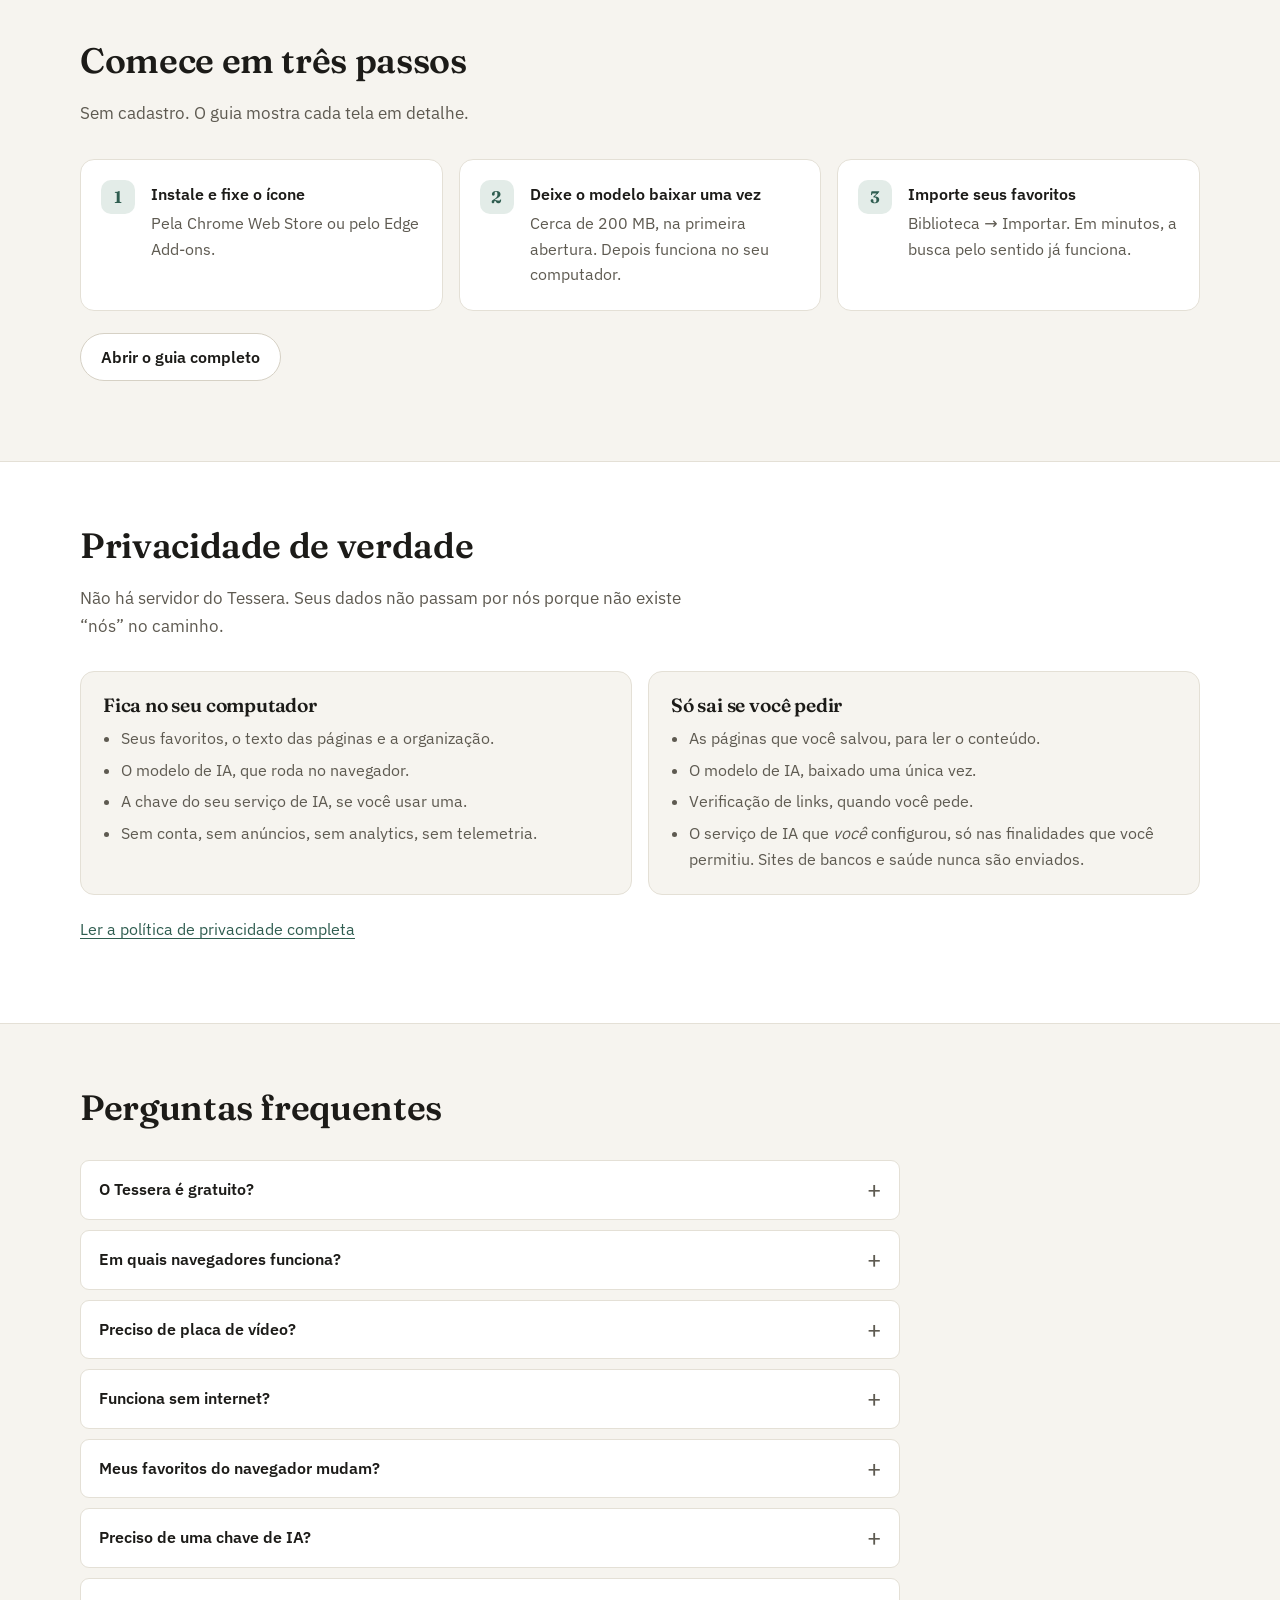
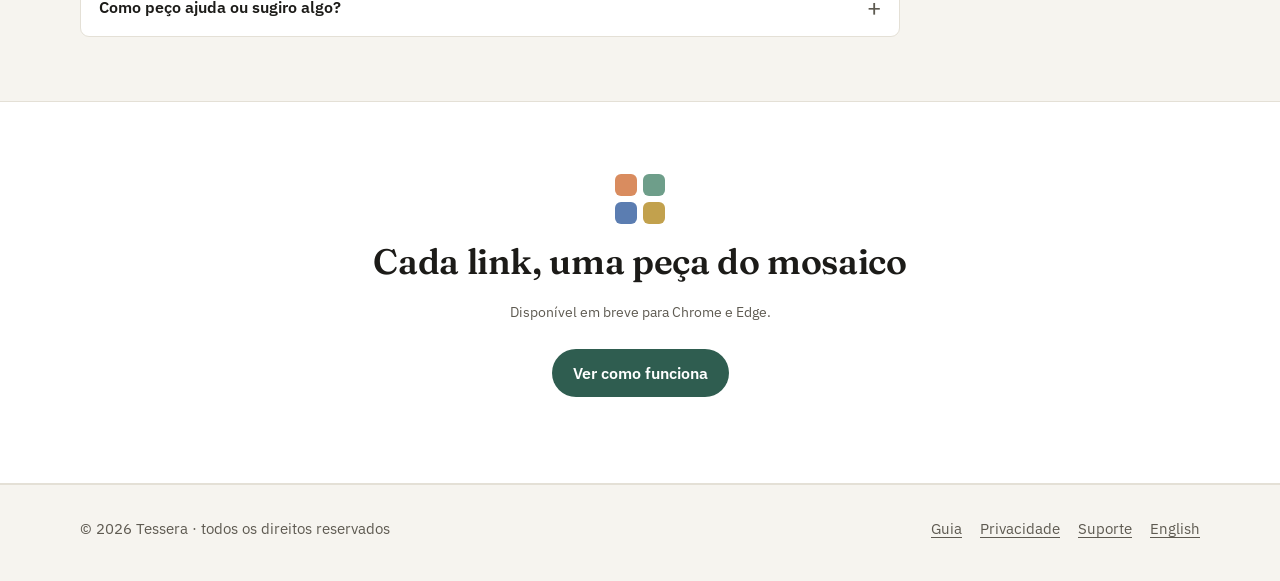
==== commit 859b2a71: "capa do vídeo em alta qualidade: tela de Assuntos em 1920 px WebP (era um quadro escuro em JPEG 1280" ====
--- a/index.html
+++ b/index.html
@@ -81,7 +81,7 @@
         </div>
         <div class="video" data-video="ELk3hmdEfRk" data-hl="pt-BR" data-title="Vídeo de apresentação do Tessera">
           <button class="video-play" type="button" aria-label="Assistir ao vídeo de apresentação do Tessera, com narração e legendas">
-            <img src="assets/img/pt-BR/video-poster.jpg" width="1280" height="720" loading="lazy" alt="">
+            <img src="assets/img/pt-BR/video-poster.webp" width="1920" height="1080" loading="lazy" alt="">
             <span class="play-badge" aria-hidden="true"><svg viewBox="0 0 24 24"><path d="M8 5.5v13a1 1 0 0 0 1.5.86l10.4-6.5a1 1 0 0 0 0-1.72L9.5 4.64A1 1 0 0 0 8 5.5z"/></svg></span>
             <span class="video-meta">0:37 · narração e legendas</span>
           </button>
--- a/assets/site.css
+++ b/assets/site.css
@@ -1076,7 +1076,7 @@
   content: '';
   position: absolute;
   inset: 0;
-  background: linear-gradient(180deg, rgb(10 10 9 / 0%) 45%, rgb(10 10 9 / 55%));
+  background: linear-gradient(180deg, rgb(10 10 9 / 0%) 62%, rgb(10 10 9 / 38%));
 }
 .play-badge {
   position: relative;
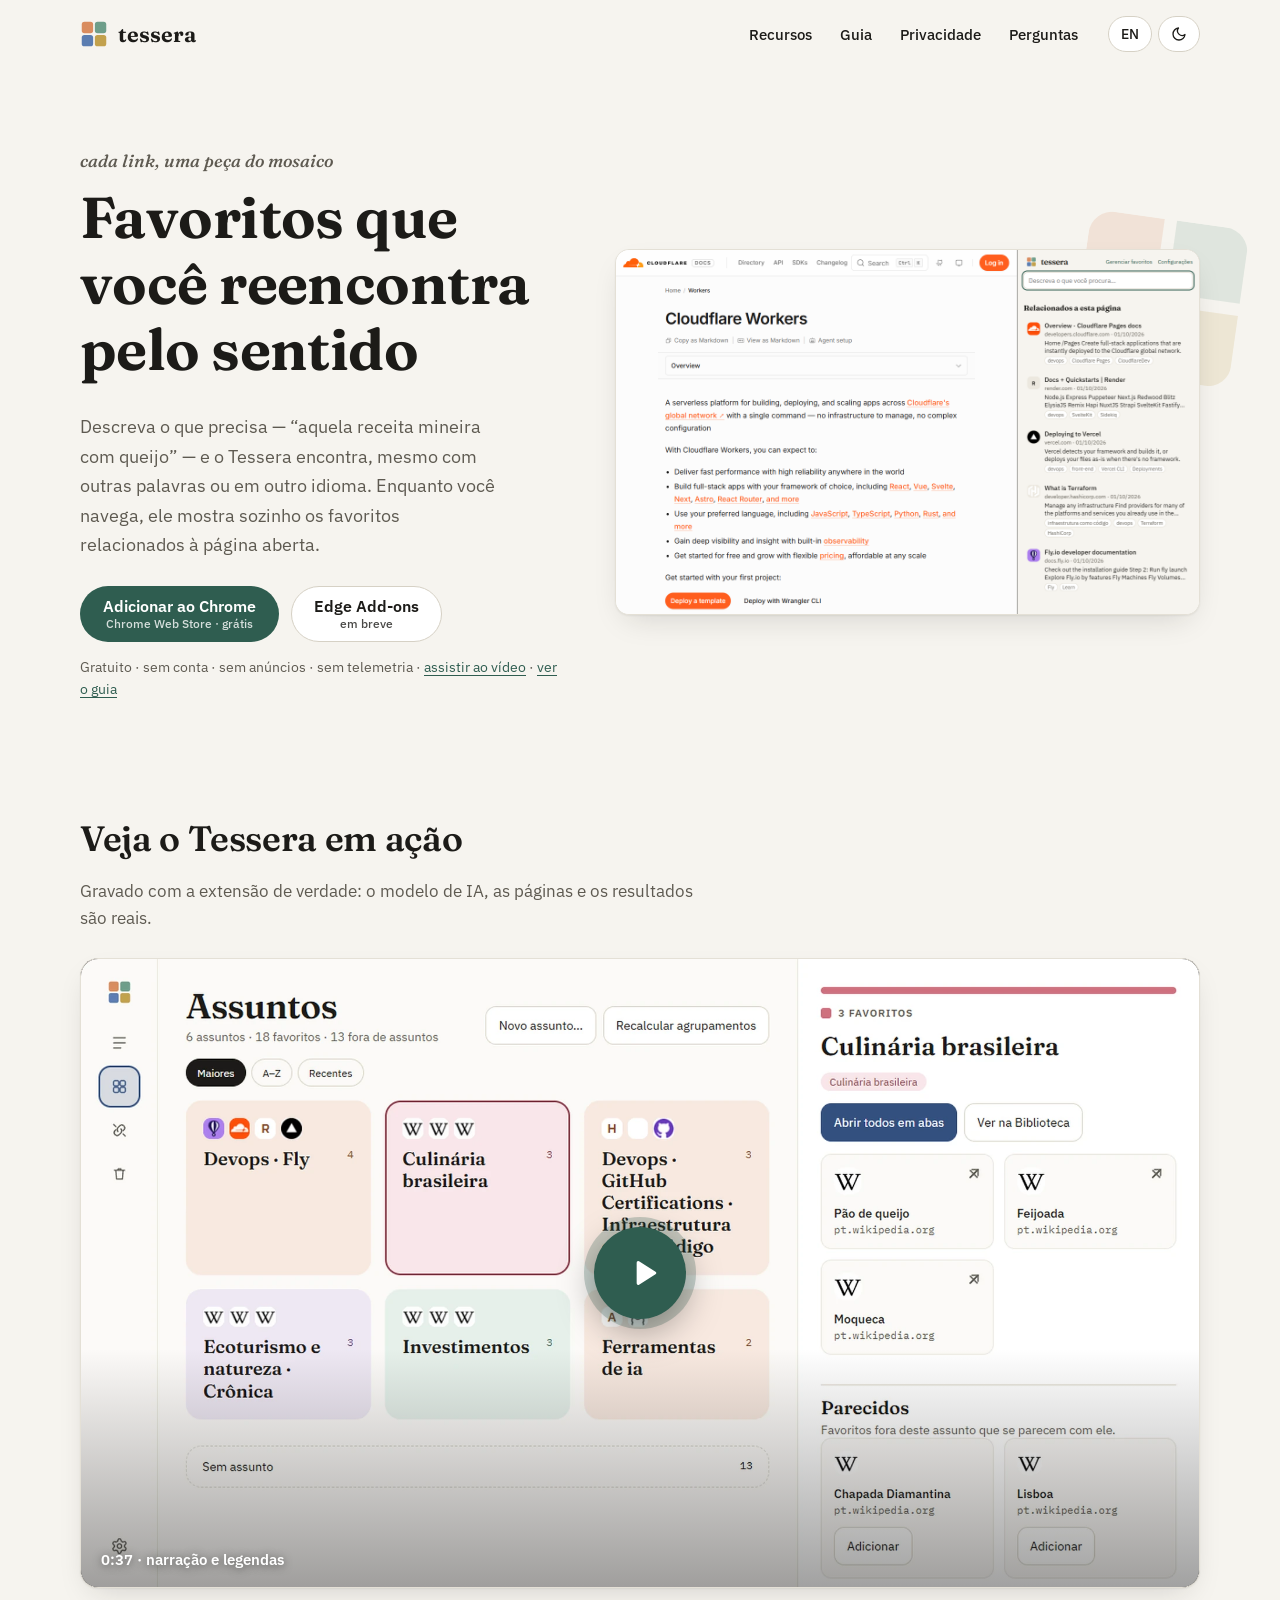
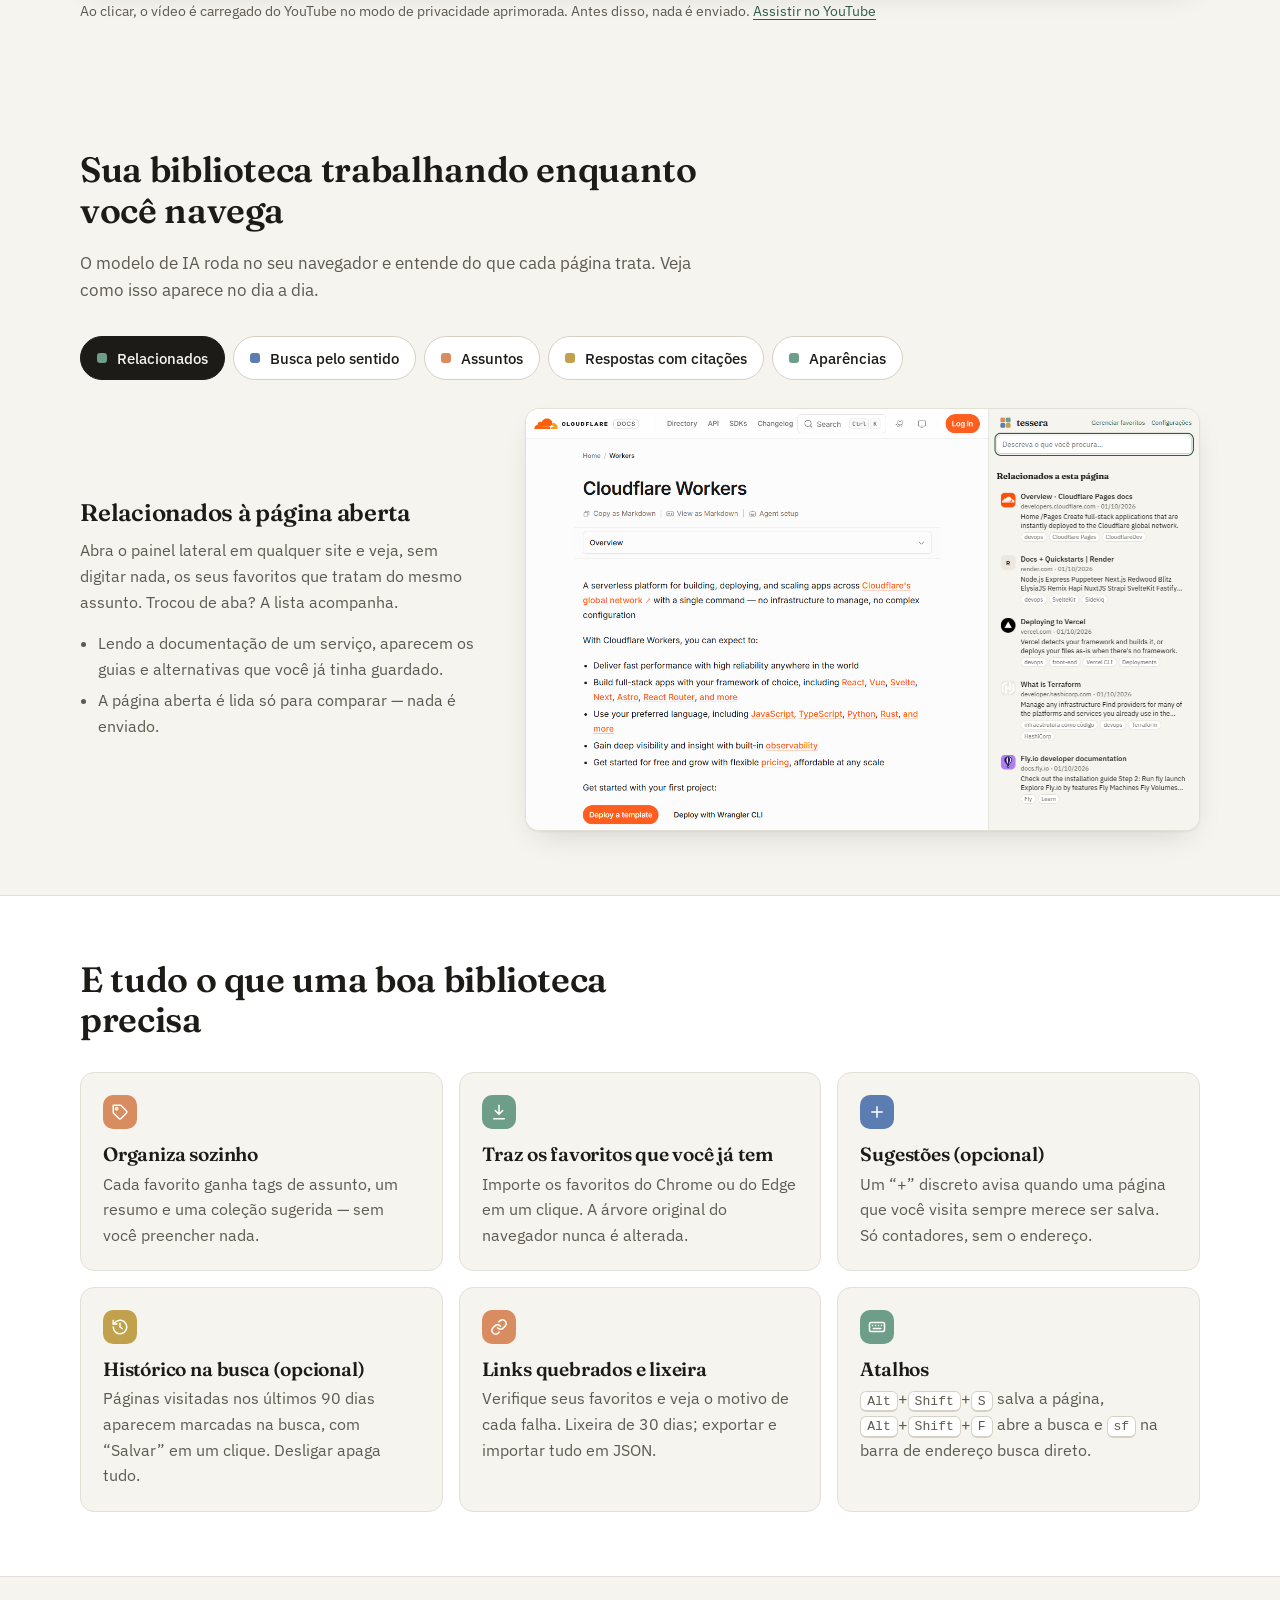
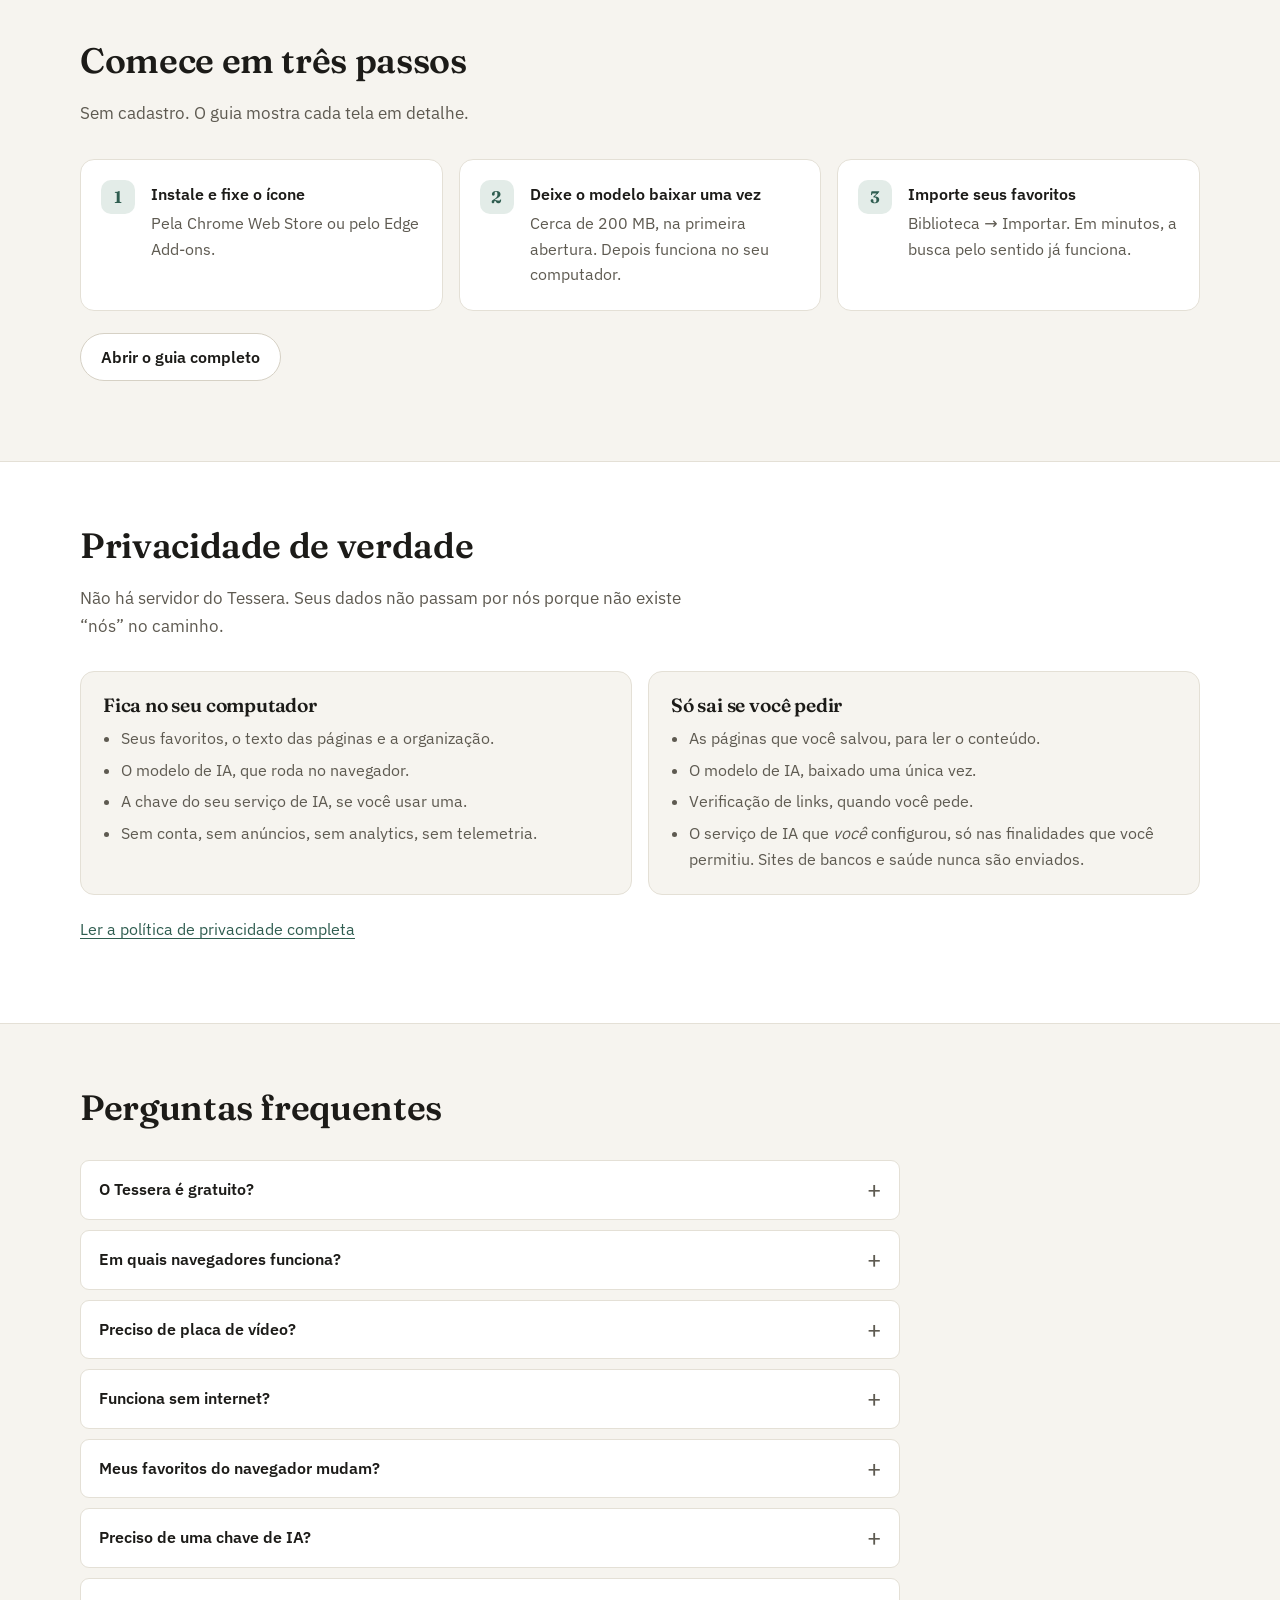
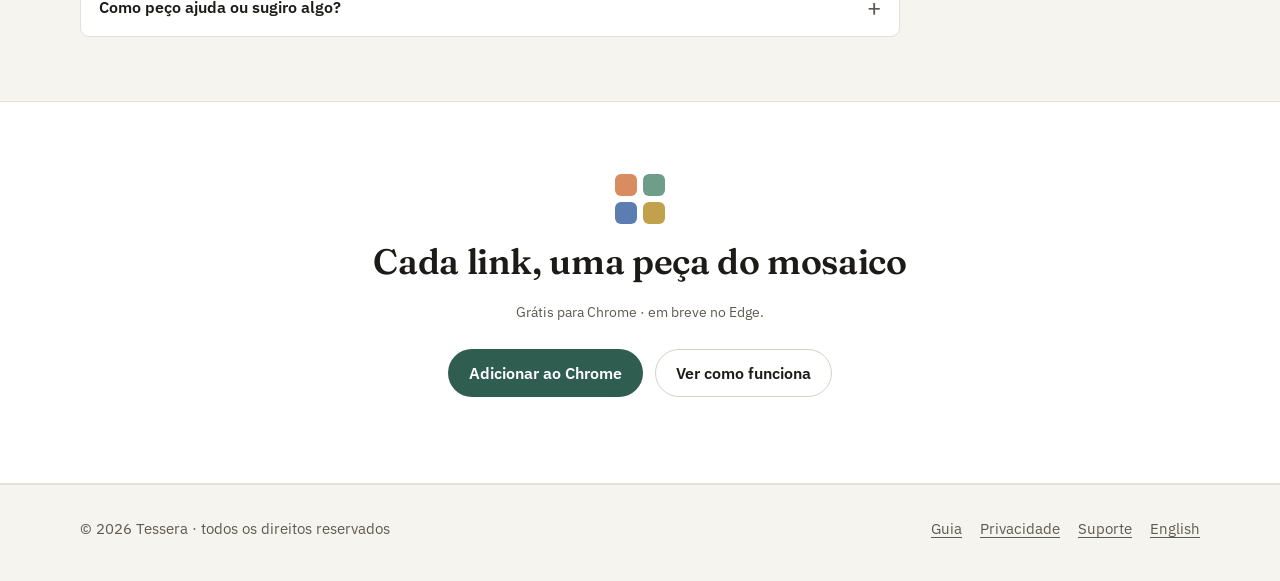
==== commit 5bcdc25d: "link da Chrome Web Store no site (pt e en): botão "Adicionar ao Chrome" no topo e no fim, e no prime" ====
--- a/index.html
+++ b/index.html
@@ -60,7 +60,7 @@
             outras palavras ou em outro idioma. Enquanto você navega, ele mostra sozinho os favoritos relacionados à página
             aberta.</p>
           <div class="cta">
-            <span class="btn btn-primary store-btn" aria-disabled="true">Chrome Web Store<small>em breve</small></span>
+            <a class="btn btn-primary store-btn" href="https://chromewebstore.google.com/detail/chaphnhnfeidmgclakdmckdgfohoochd">Adicionar ao Chrome<small>Chrome Web Store · grátis</small></a>
             <span class="btn btn-ghost store-btn" aria-disabled="true">Edge Add-ons<small>em breve</small></span>
           </div>
           <p class="fineprint">Gratuito · sem conta · sem anúncios · sem telemetria · <a href="#video">assistir ao vídeo</a> · <a href="guia/">ver o guia</a></p>
@@ -307,9 +307,9 @@
       <div class="wrap">
         <div class="mosaic" aria-hidden="true"><i></i><i></i><i></i><i></i></div>
         <h2>Cada link, uma peça do mosaico</h2>
-        <p class="fineprint">Disponível em breve para Chrome e Edge.</p>
+        <p class="fineprint">Grátis para Chrome · em breve no Edge.</p>
         <div class="cta">
-          <a class="btn btn-primary" href="guia/">Ver como funciona</a>
+          <a class="btn btn-primary" href="https://chromewebstore.google.com/detail/chaphnhnfeidmgclakdmckdgfohoochd">Adicionar ao Chrome</a> <a class="btn btn-ghost" href="guia/">Ver como funciona</a>
         </div>
       </div>
     </section>
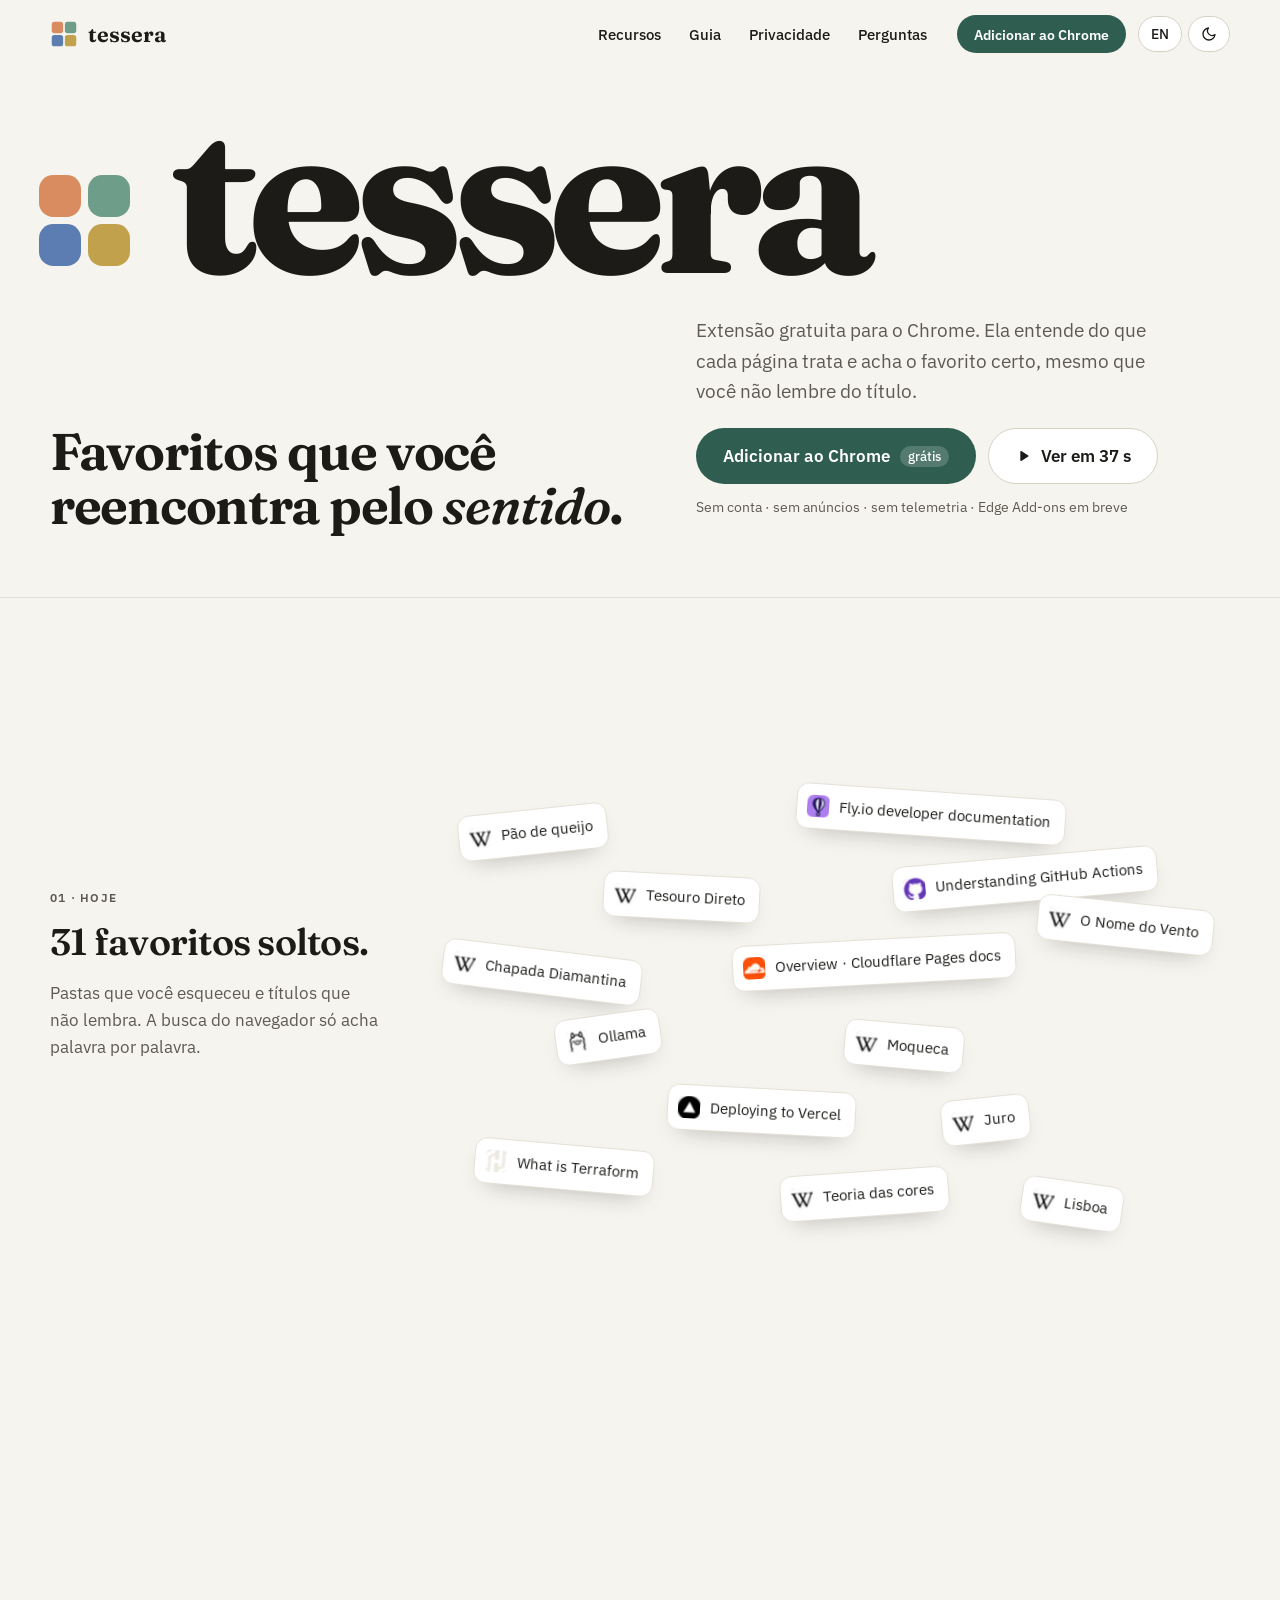
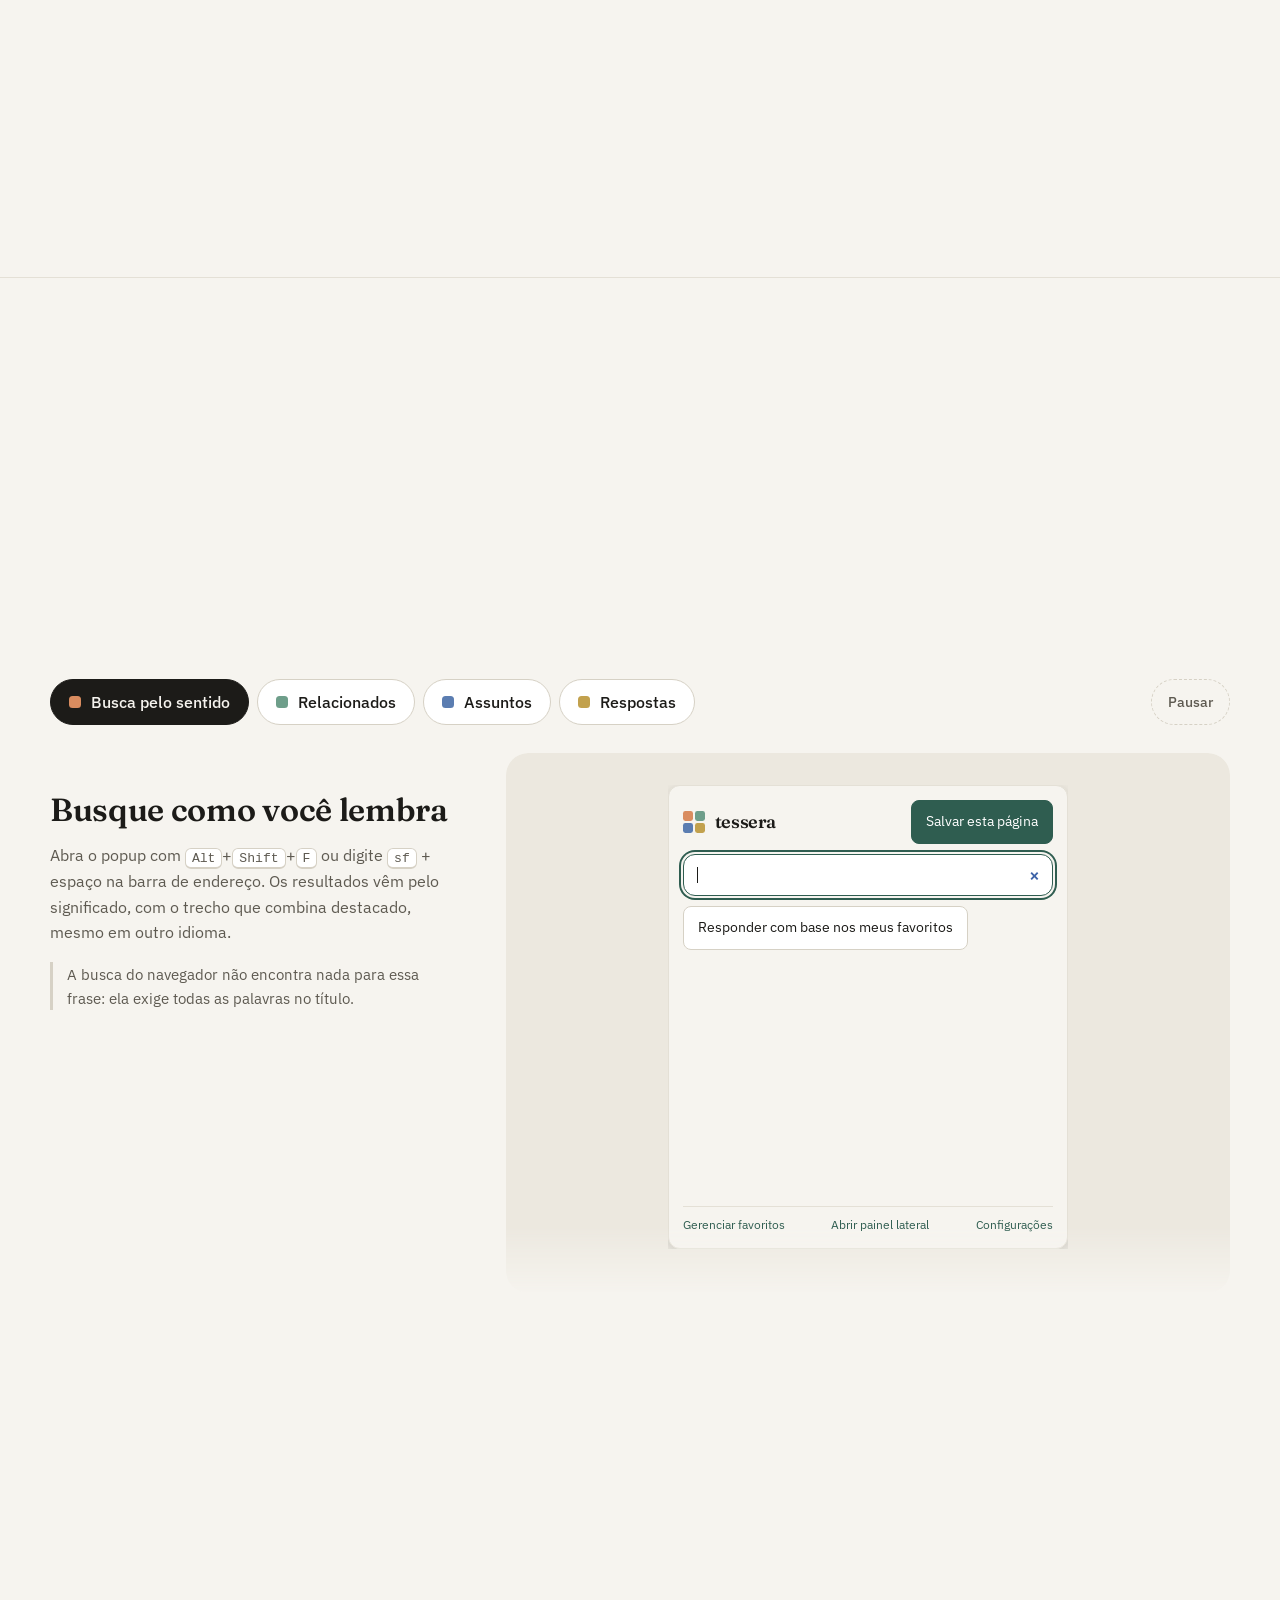
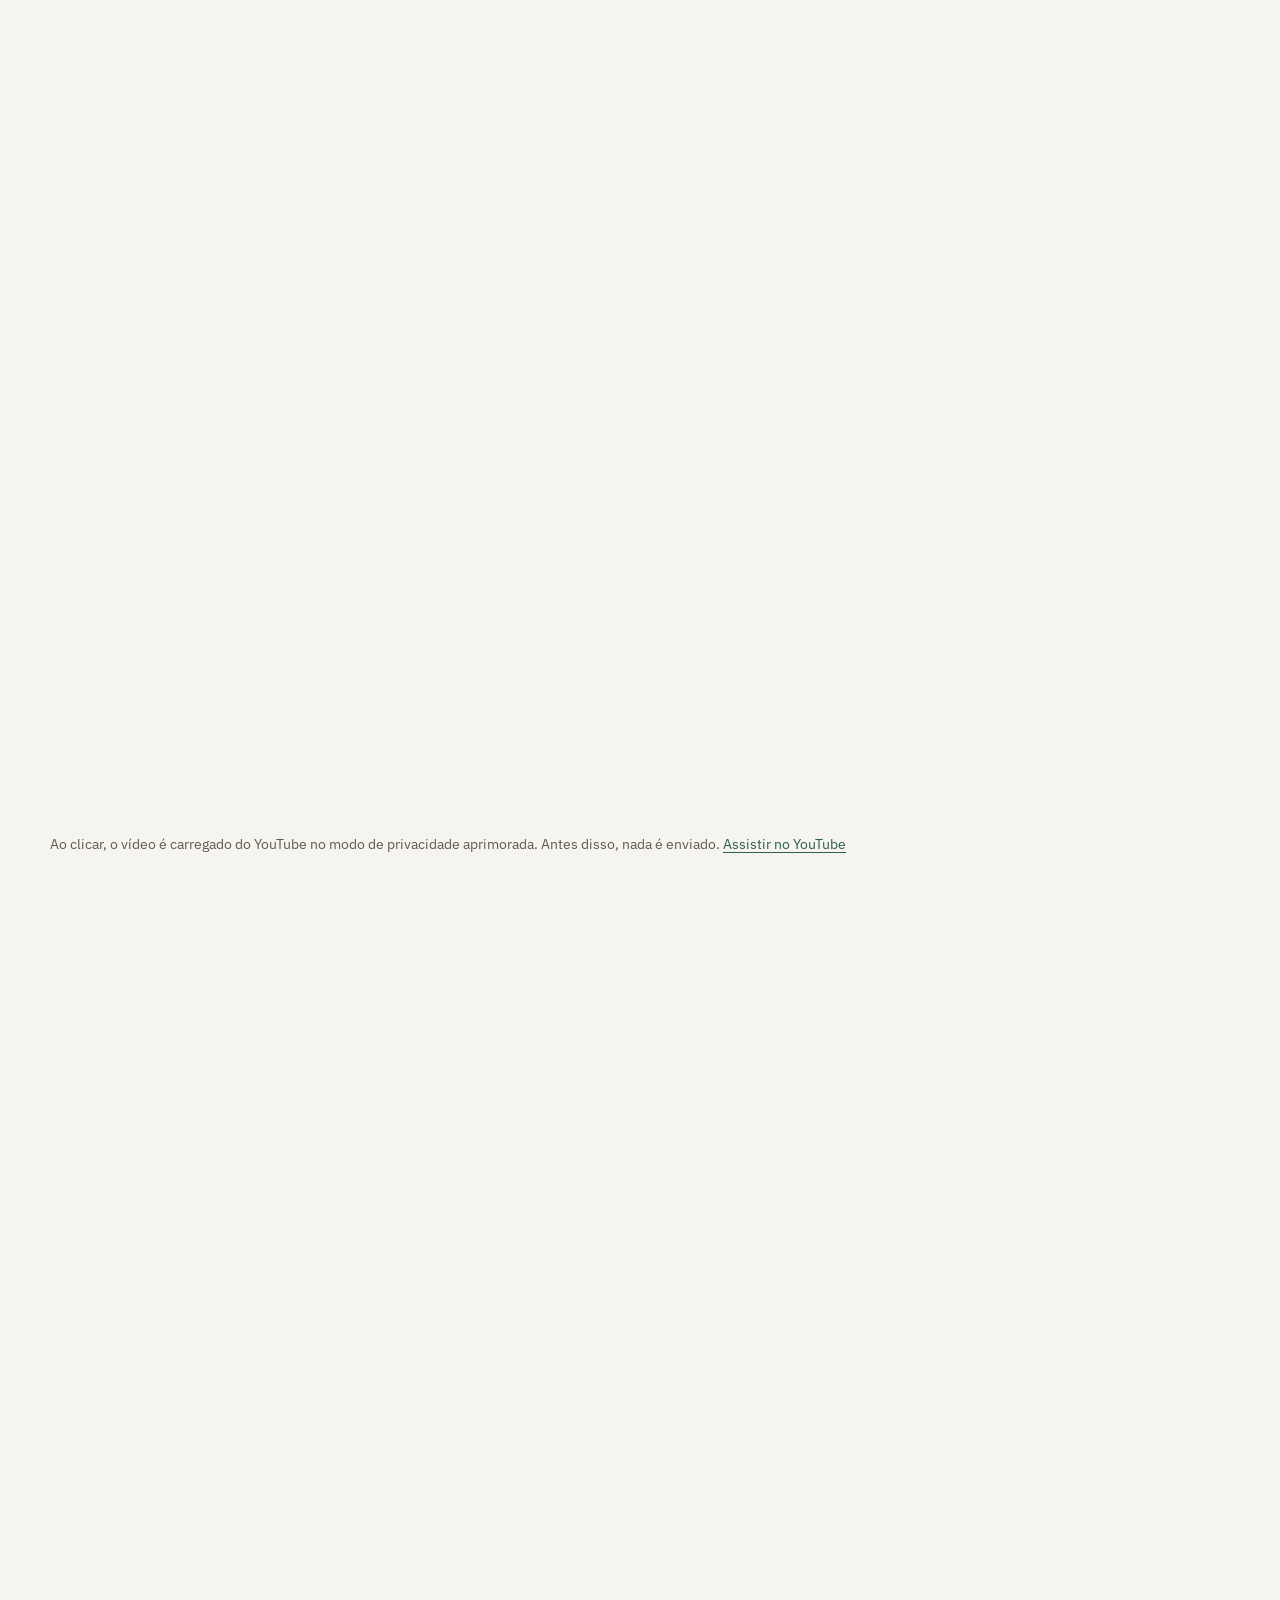
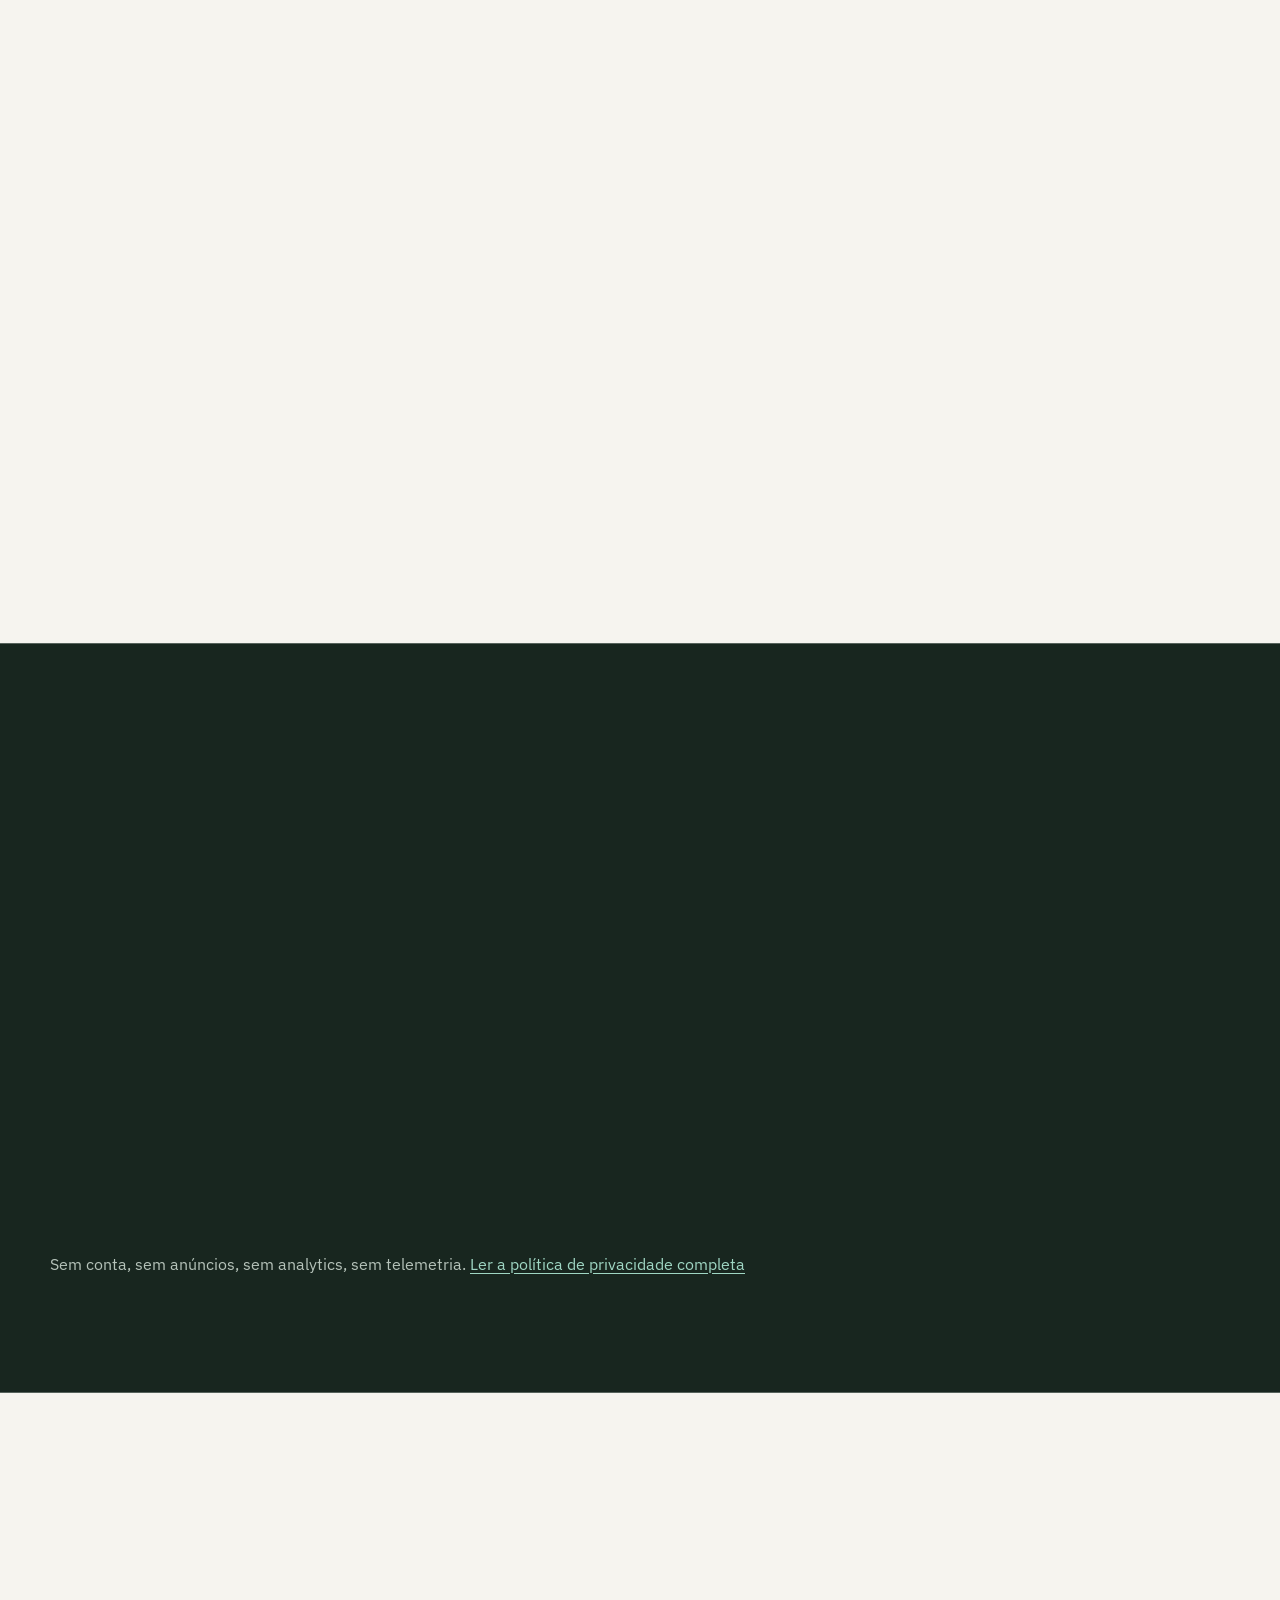
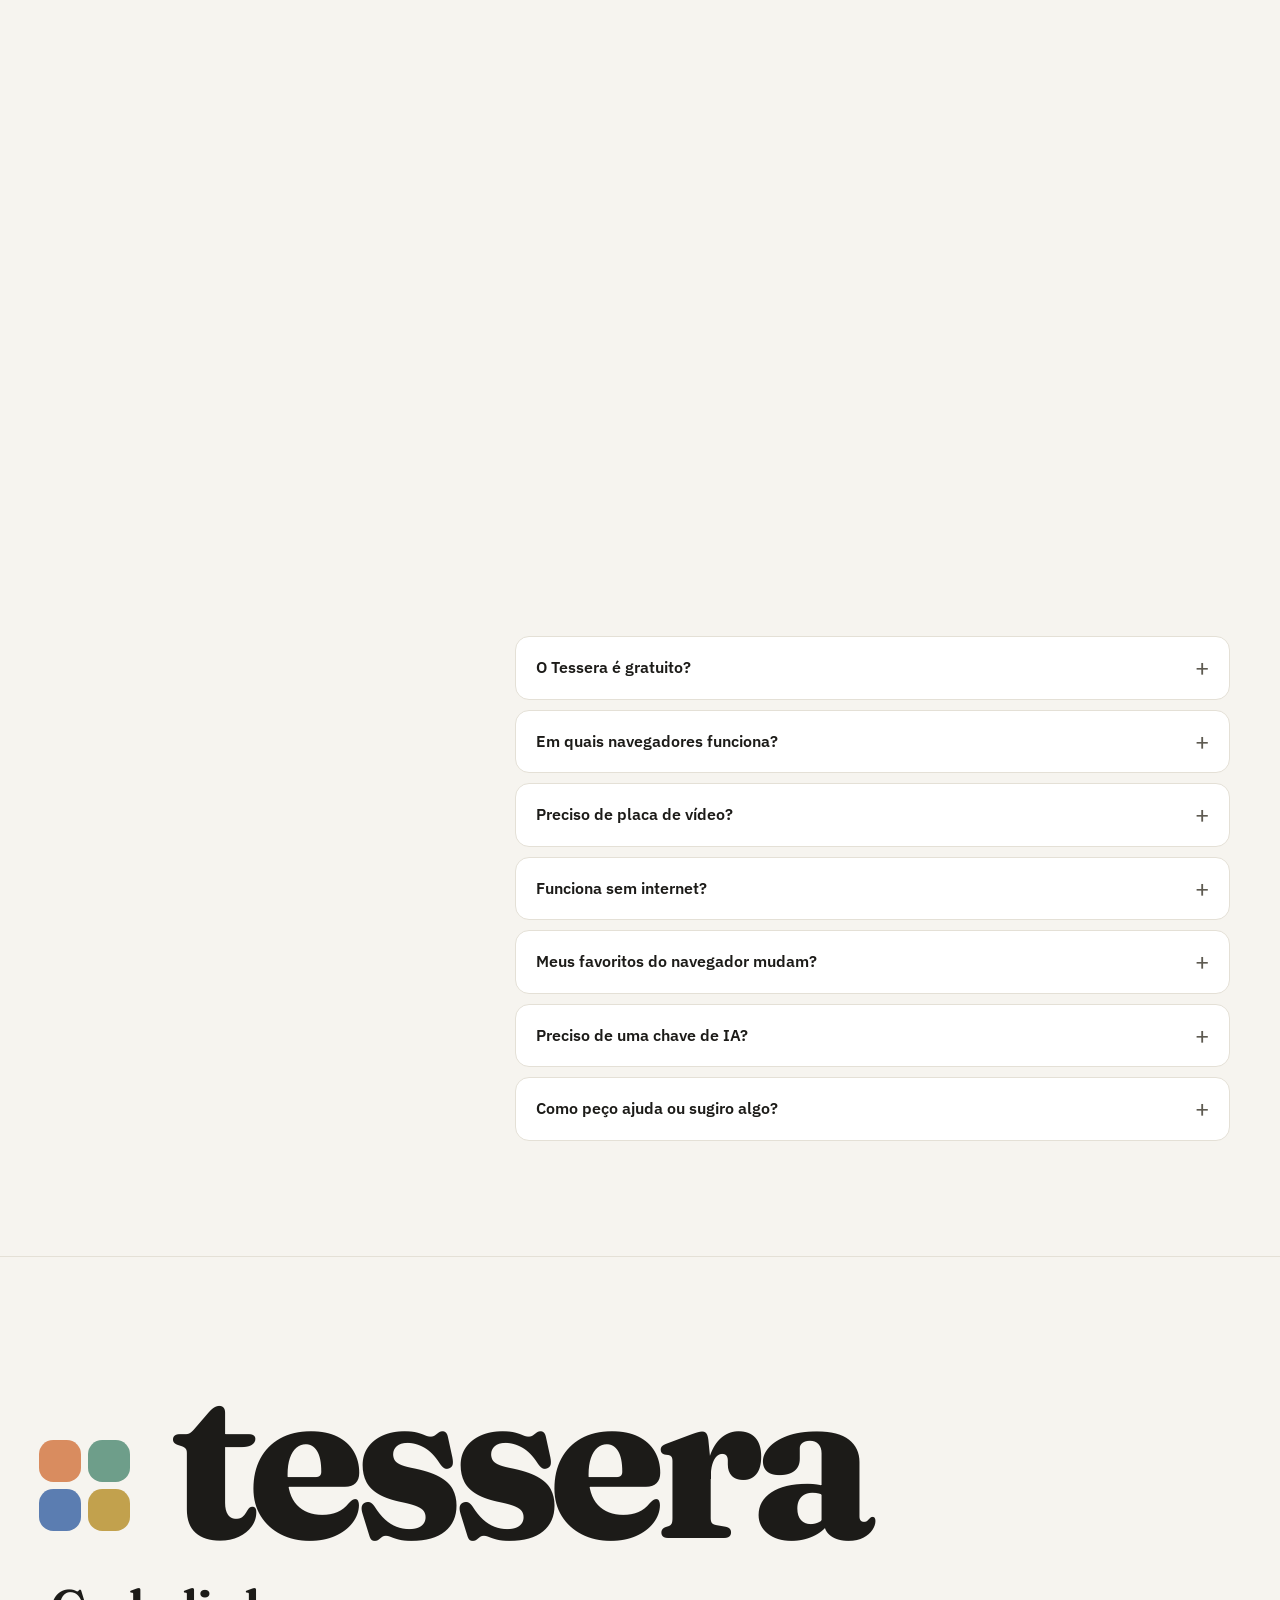
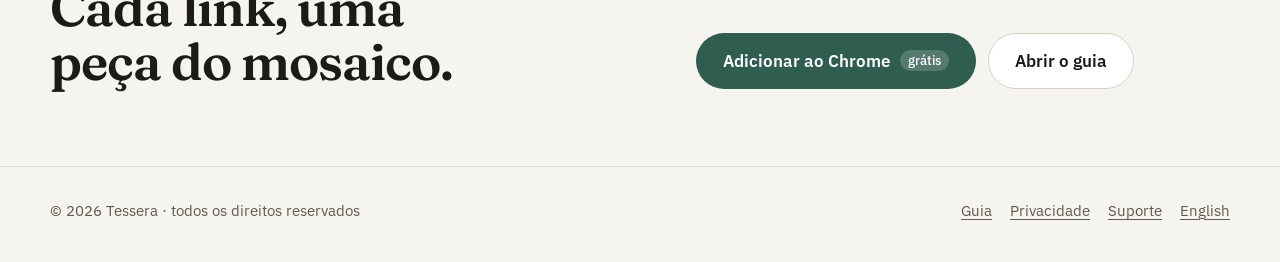
==== commit 6159a205: "nova página inicial (pt e en): o nome em destaque e as telas da extensão recriadas com fidelidade - " ====
--- a/index.html
+++ b/index.html
@@ -21,6 +21,7 @@
   <link rel="icon" href="assets/img/favicon-32.png" sizes="32x32" type="image/png">
   <link rel="apple-touch-icon" href="assets/img/icon-128.png">
   <link rel="preload" href="assets/fonts/fraunces-latin-wght-normal.woff2" as="font" type="font/woff2" crossorigin>
+  <link rel="preload" href="assets/fonts/fraunces-latin-wght-italic.woff2" as="font" type="font/woff2" crossorigin>
   <link rel="stylesheet" href="assets/site.css">
   <script>try{var t=localStorage.getItem('tessera-theme');if(t)document.documentElement.dataset.theme=t}catch(e){}</script>
   <script src="assets/site.js" defer></script>
@@ -38,6 +39,7 @@
         <a href="#perguntas">Perguntas</a>
       </nav>
       <div class="tools">
+        <a class="btn btn-primary btn-sm head-cta" href="https://chromewebstore.google.com/detail/chaphnhnfeidmgclakdmckdgfohoochd">Adicionar ao Chrome</a>
         <a class="chip" href="en/" hreflang="en" lang="en" aria-label="English version">EN</a>
         <button class="chip" type="button" data-theme-toggle aria-label="Tema escuro">
           <svg data-icon="moon" viewBox="0 0 24 24" fill="none" stroke="currentColor" stroke-width="2" stroke-linecap="round" stroke-linejoin="round" aria-hidden="true"><path d="M21 12.8A9 9 0 1 1 11.2 3a7 7 0 0 0 9.8 9.8z"/></svg>
@@ -51,35 +53,230 @@
   </header>
 
   <main id="conteudo">
-    <section class="hero">
-      <div class="wrap hero-grid">
-        <div>
-          <p class="eyebrow">cada link, uma peça do mosaico</p>
-          <h1>Favoritos que você reencontra pelo sentido</h1>
-          <p class="lede">Descreva o que precisa — “aquela receita mineira com queijo” — e o Tessera encontra, mesmo com
-            outras palavras ou em outro idioma. Enquanto você navega, ele mostra sozinho os favoritos relacionados à página
-            aberta.</p>
-          <div class="cta">
-            <a class="btn btn-primary store-btn" href="https://chromewebstore.google.com/detail/chaphnhnfeidmgclakdmckdgfohoochd">Adicionar ao Chrome<small>Chrome Web Store · grátis</small></a>
-            <span class="btn btn-ghost store-btn" aria-disabled="true">Edge Add-ons<small>em breve</small></span>
-          </div>
-          <p class="fineprint">Gratuito · sem conta · sem anúncios · sem telemetria · <a href="#video">assistir ao vídeo</a> · <a href="guia/">ver o guia</a></p>
-        </div>
-        <div class="hero-shot">
-          <figure class="shot m0">
-            <img src="assets/img/pt-BR/01-relacionados.png" width="1280" height="800" alt="Página da Cloudflare aberta com o painel lateral do Tessera listando favoritos relacionados" fetchpriority="high">
-          </figure>
+    <section class="hero" aria-labelledby="hero-title">
+      <div class="wrap">
+        <p class="wordmark" aria-hidden="true"><span class="mark"><i class="c1"></i><i class="c2"></i><i class="c3"></i><i class="c4"></i></span>tessera</p>
+        <div class="hero-row">
+          <h1 id="hero-title" class="display"><span class="sr-only">Tessera: </span>Favoritos que você reencontra pelo <em>sentido</em>.</h1>
+          <div>
+            <p class="lede">Extensão gratuita para o Chrome. Ela entende do que cada página trata e acha o favorito certo, mesmo que você não lembre do título.</p>
+            <div class="cta">
+              <a class="btn btn-primary btn-lg" href="https://chromewebstore.google.com/detail/chaphnhnfeidmgclakdmckdgfohoochd">Adicionar ao Chrome<span class="btn-note">grátis</span></a>
+              <a class="btn btn-ghost btn-lg" href="#video"><svg class="play" viewBox="0 0 24 24" aria-hidden="true"><path d="M8 5.5v13a1 1 0 0 0 1.5.86l10.4-6.5a1 1 0 0 0 0-1.72L9.5 4.64A1 1 0 0 0 8 5.5z"/></svg>Ver em 37 s</a>
+            </div>
+            <p class="fineprint">Sem conta · sem anúncios · sem telemetria · Edge Add-ons em breve</p>
+          </div>
+        </div>
+      </div>
+    </section>
+
+    <section class="pile" id="recursos" aria-labelledby="pile-title">
+      <h2 id="pile-title" class="sr-only">Como funciona</h2>
+      <div class="wrap pile-stage">
+        <div class="pile-caps">
+          <div class="cap cap0"><p class="label">01 · Hoje</p><h3>31 favoritos soltos.</h3><p>Pastas que você esqueceu e títulos que não lembra. A busca do navegador só acha palavra por palavra.</p></div>
+          <div class="cap cap1"><p class="label">02 · Com o Tessera</p><h3>Os assuntos aparecem sozinhos.</h3><p>O modelo de IA, no seu computador, lê cada página e junta o que tem o mesmo sentido. Esta é a tela de Assuntos, igual à da extensão.</p></div>
+          <div class="cap cap2"><p class="label">03 · E a busca</p><h3>Você procura do seu jeito.</h3><p>“receita mineira com queijo” encontra o Pão de queijo e a Moqueca, sem você lembrar do título.</p></div>
+        </div>
+        <div class="pile-board">
+          <ul class="loose" aria-hidden="true">
+            <li><img src="assets/img/sites/wikipedia.webp" alt="">Pão de queijo</li>
+            <li><img src="assets/img/sites/fly.webp" alt="">Fly.io developer documentation</li>
+            <li><img src="assets/img/sites/wikipedia.webp" alt="">Tesouro Direto</li>
+            <li><img src="assets/img/sites/github.webp" alt="">Understanding GitHub Actions</li>
+            <li><img src="assets/img/sites/wikipedia.webp" alt="">Chapada Diamantina</li>
+            <li><img src="assets/img/sites/cloudflare.webp" alt="">Overview · Cloudflare Pages docs</li>
+            <li><img src="assets/img/sites/wikipedia.webp" alt="">O Nome do Vento</li>
+            <li><img src="assets/img/sites/ollama.webp" alt="">Ollama</li>
+            <li><img src="assets/img/sites/wikipedia.webp" alt="">Moqueca</li>
+            <li><img src="assets/img/sites/vercel.webp" alt="">Deploying to Vercel</li>
+            <li><img src="assets/img/sites/wikipedia.webp" alt="">Juro</li>
+            <li><img src="assets/img/sites/hashicorp.webp" alt="">What is Terraform</li>
+            <li><img src="assets/img/sites/wikipedia.webp" alt="">Teoria das cores</li>
+            <li><img src="assets/img/sites/wikipedia.webp" alt="">Lisboa</li>
+          </ul>
+          <div class="fit fit-topics" data-fit="1280" data-fit-sm="520">
+            <div class="tx tx-visual tx-screen" role="img" aria-label="Tela de Assuntos da extensão: seis assuntos formados a partir dos favoritos, com Culinária brasileira aberta no painel">
+              <div class="tx-rail"><span class="tx-mark"><i></i><i></i><i></i><i></i></span><span class="tx-ri"><svg viewBox="0 0 24 24"><path d="M4 6h16M4 12h10M4 18h16"/></svg></span><span class="tx-ri on"><svg viewBox="0 0 24 24"><rect x="4" y="4" width="7" height="7" rx="2"/><rect x="13" y="4" width="7" height="7" rx="2"/><rect x="4" y="13" width="7" height="7" rx="2"/><rect x="13" y="13" width="7" height="7" rx="2"/></svg></span><span class="tx-ri"><svg viewBox="0 0 24 24"><path d="M9 15l6-6M7 11l-2 2a4 4 0 0 0 6 6l2-2M17 13l2-2a4 4 0 0 0-6-6l-2 2"/></svg></span><span class="tx-ri"><svg viewBox="0 0 24 24"><path d="M5 7h14M10 7V5h4v2M7 7l1 12h8l1-12"/></svg></span><span class="tx-ri tx-gear"><svg viewBox="0 0 24 24"><circle cx="12" cy="12" r="3"/><path d="M19.4 15a1.7 1.7 0 0 0 .3 1.8l.1.1a2 2 0 1 1-2.8 2.8l-.1-.1a1.7 1.7 0 0 0-1.8-.3 1.7 1.7 0 0 0-1 1.5V21a2 2 0 1 1-4 0v-.1a1.7 1.7 0 0 0-1.1-1.5 1.7 1.7 0 0 0-1.8.3l-.1.1a2 2 0 1 1-2.8-2.8l.1-.1a1.7 1.7 0 0 0 .3-1.8 1.7 1.7 0 0 0-1.5-1H3a2 2 0 1 1 0-4h.1a1.7 1.7 0 0 0 1.5-1.1 1.7 1.7 0 0 0-.3-1.8l-.1-.1a2 2 0 1 1 2.8-2.8l.1.1a1.7 1.7 0 0 0 1.8.3H9a1.7 1.7 0 0 0 1-1.5V3a2 2 0 1 1 4 0v.1a1.7 1.7 0 0 0 1 1.5 1.7 1.7 0 0 0 1.8-.3l.1-.1a2 2 0 1 1 2.8 2.8l-.1.1a1.7 1.7 0 0 0-.3 1.8V9a1.7 1.7 0 0 0 1.5 1H21a2 2 0 1 1 0 4h-.1a1.7 1.7 0 0 0-1.5 1z"/></svg></span></div>
+              <div class="tx-main">
+                <div class="tx-head"><div><p class="tx-title">Assuntos</p><p class="tx-sub">6 assuntos · 18 favoritos · 13 fora de assuntos</p></div><div class="tx-acts"><span class="tx-btn">Novo assunto…</span><span class="tx-btn">Recalcular agrupamentos</span></div></div>
+                <div class="tx-seg"><span class="on">Maiores</span><span>A–Z</span><span>Recentes</span></div>
+                <div class="tx-grid">
+                  <div class="tx-topic terra"><span class="tx-icons"><img src="assets/img/sites/fly.webp" alt=""><img src="assets/img/sites/cloudflare.webp" alt=""><b>R</b><img src="assets/img/sites/vercel.webp" alt=""></span><span class="tx-tname">Devops · Fly</span><span class="tx-count">4</span></div>
+                  <div class="tx-topic rose sel"><span class="tx-icons"><img src="assets/img/sites/wikipedia.webp" alt=""><img src="assets/img/sites/wikipedia.webp" alt=""><img src="assets/img/sites/wikipedia.webp" alt=""></span><span class="tx-tname">Culinária brasileira</span><span class="tx-count">3</span></div>
+                  <div class="tx-topic terra"><span class="tx-icons"><b>H</b><b></b><img src="assets/img/sites/github.webp" alt=""></span><span class="tx-tname">Devops · GitHub Certifications · Infraestrutura como código</span><span class="tx-count">3</span></div>
+                  <div class="tx-topic violet"><span class="tx-icons"><img src="assets/img/sites/wikipedia.webp" alt=""><img src="assets/img/sites/wikipedia.webp" alt=""><img src="assets/img/sites/wikipedia.webp" alt=""></span><span class="tx-tname">Ecoturismo e natureza · Crônica</span><span class="tx-count">3</span></div>
+                  <div class="tx-topic sage"><span class="tx-icons"><img src="assets/img/sites/wikipedia.webp" alt=""><img src="assets/img/sites/wikipedia.webp" alt=""><img src="assets/img/sites/wikipedia.webp" alt=""></span><span class="tx-tname">Investimentos</span><span class="tx-count">3</span></div>
+                  <div class="tx-topic terra"><span class="tx-icons"><b>A</b><img src="assets/img/sites/ollama.webp" alt=""></span><span class="tx-tname">Ferramentas de ia</span><span class="tx-count">2</span></div>
+                </div>
+                <div class="tx-none"><span>Sem assunto</span><span class="tx-count">13</span></div>
+              </div>
+              <div class="tx-panel rose">
+                <p class="tx-kicker"><i></i>3 favoritos</p>
+                <p class="tx-ptitle">Culinária brasileira</p>
+                <p class="tx-chips"><span>Culinária brasileira</span></p>
+                <p class="tx-acts"><span class="tx-btn tx-primary">Abrir todos em abas</span><span class="tx-btn">Ver na Biblioteca</span></p>
+                <ul class="tx-cards">
+                  <li><img src="assets/img/sites/wikipedia.webp" alt=""><b>Pão de queijo</b><span>pt.wikipedia.org</span><i class="tx-open" aria-hidden="true">↗</i></li>
+                  <li><img src="assets/img/sites/wikipedia.webp" alt=""><b>Feijoada</b><span>pt.wikipedia.org</span><i class="tx-open" aria-hidden="true">↗</i></li>
+                  <li><img src="assets/img/sites/wikipedia.webp" alt=""><b>Moqueca</b><span>pt.wikipedia.org</span><i class="tx-open" aria-hidden="true">↗</i></li>
+                </ul>
+                <p class="tx-psub">Parecidos</p>
+                <p class="tx-pnote">Favoritos fora deste assunto que se parecem com ele.</p>
+                <ul class="tx-cards tx-similar">
+                  <li><img src="assets/img/sites/wikipedia.webp" alt=""><b>Chapada Diamantina</b><span>pt.wikipedia.org</span><span class="tx-btn">Adicionar</span></li>
+                  <li><img src="assets/img/sites/wikipedia.webp" alt=""><b>Lisboa</b><span>pt.wikipedia.org</span><span class="tx-btn">Adicionar</span></li>
+                </ul>
+              </div>
+            </div>
+          </div>
+          <div class="fit fit-pop" data-fit="400">
+            <div class="tx tx-popup" role="img" aria-label="Popup do Tessera: a busca “receita mineira com queijo” encontra Pão de queijo e Moqueca">
+              <div class="tx-pophead"><span class="tx-brand"><span class="tx-mark"><i></i><i></i><i></i><i></i></span>tessera</span><span class="tx-btn tx-primary">Salvar esta página</span></div>
+              <div class="tx-search"><span class="tx-q"><span class="tx-typed">receita mineira com queijo</span></span><span class="tx-clear">×</span></div>
+              <span class="tx-btn tx-ask">Responder com base nos meus favoritos</span>
+              <ul class="tx-results">
+                <li class="tx-res sel"><img src="assets/img/sites/wikipedia.webp" alt=""><div><p class="tx-rt">Pão de queijo</p><p class="tx-rm">pt.wikipedia.org · 01/10/2026</p><p class="tx-rs">Pão de <mark>queijo</mark> Pães de <mark>queijo</mark> Região Minas Gerais Ingrediente(s) principal(is) Polvilho azedo ou doce…</p><p class="tx-tags"><span>panificação</span><span>culinária brasileira</span><span>Pão</span><span>Queijo</span></p></div></li>
+                <li class="tx-res"><img src="assets/img/sites/wikipedia.webp" alt=""><div><p class="tx-rt">Moqueca</p><p class="tx-rm">pt.wikipedia.org · 01/10/2026</p><p class="tx-rs">Origem: Wikipédia, a enciclopédia livre.</p><p class="tx-tags"><span>culinária brasileira</span><span>Goiabeiras</span><span>Moqueca</span></p></div></li>
+              </ul>
+              <div class="tx-popfoot"><span>Gerenciar favoritos</span><span>Abrir painel lateral</span><span>Configurações</span></div>
+            </div>
+          </div>
+        </div>
+      </div>
+    </section>
+
+    <section class="section" id="experimente" aria-labelledby="exp-title">
+      <div class="wrap">
+        <header class="section-head" data-reveal>
+          <p class="label">Experimente</p>
+          <h2 id="exp-title" class="display-l">As quatro peças, como na extensão</h2>
+          <p>Cada tela abaixo reproduz a interface real do Tessera, com os favoritos e os resultados do vídeo.</p>
+        </header>
+        <div class="demo" data-demo>
+          <div class="demo-bar">
+            <div class="demo-tabs" role="tablist" aria-label="Peças do Tessera">
+            <button class="demo-tab c1" role="tab" id="dt-busca" aria-controls="dp-busca" aria-selected="true"><i></i><span>Busca pelo sentido</span></button>
+            <button class="demo-tab c2" role="tab" id="dt-rel" aria-controls="dp-rel" aria-selected="false" tabindex="-1"><i></i><span>Relacionados</span></button>
+            <button class="demo-tab c3" role="tab" id="dt-ass" aria-controls="dp-ass" aria-selected="false" tabindex="-1"><i></i><span>Assuntos</span></button>
+            <button class="demo-tab c4" role="tab" id="dt-resp" aria-controls="dp-resp" aria-selected="false" tabindex="-1"><i></i><span>Respostas</span></button>
+            </div>
+            <button class="demo-pause" type="button" data-demo-pause>Pausar</button>
+          </div>
+
+          <div class="demo-panel" role="tabpanel" tabindex="0" id="dp-busca" aria-labelledby="dt-busca">
+            <div class="demo-copy">
+              <h3>Busque como você lembra</h3>
+              <p>Abra o popup com <kbd>Alt</kbd>+<kbd>Shift</kbd>+<kbd>F</kbd> ou digite <kbd>sf</kbd> + espaço na barra de endereço. Os resultados vêm pelo significado, com o trecho que combina destacado, mesmo em outro idioma.</p>
+              <p class="demo-note">A busca do navegador não encontra nada para essa frase: ela exige todas as palavras no título.</p>
+            </div>
+            <div class="demo-shot demo-shot-pop">
+              <div class="fit" data-fit="400">
+                <div class="tx tx-popup" role="img" aria-label="Popup do Tessera: a busca “receita mineira com queijo” encontra Pão de queijo e Moqueca">
+                  <div class="tx-pophead"><span class="tx-brand"><span class="tx-mark"><i></i><i></i><i></i><i></i></span>tessera</span><span class="tx-btn tx-primary">Salvar esta página</span></div>
+                  <div class="tx-search"><span class="tx-q"><span class="tx-typed" data-type>receita mineira com queijo</span><span class="tx-caret"></span></span><span class="tx-clear">×</span></div>
+                  <span class="tx-btn tx-ask">Responder com base nos meus favoritos</span>
+                  <ul class="tx-results">
+                    <li class="tx-res sel" data-step><img src="assets/img/sites/wikipedia.webp" alt=""><div><p class="tx-rt">Pão de queijo</p><p class="tx-rm">pt.wikipedia.org · 01/10/2026</p><p class="tx-rs">Pão de <mark>queijo</mark> Pães de <mark>queijo</mark> Região Minas Gerais Ingrediente(s) principal(is) Polvilho azedo ou doce…</p><p class="tx-tags"><span>panificação</span><span>culinária brasileira</span><span>Pão</span><span>Queijo</span></p></div></li>
+                    <li class="tx-res" data-step><img src="assets/img/sites/wikipedia.webp" alt=""><div><p class="tx-rt">Moqueca</p><p class="tx-rm">pt.wikipedia.org · 01/10/2026</p><p class="tx-rs">Origem: Wikipédia, a enciclopédia livre.</p><p class="tx-tags"><span>culinária brasileira</span><span>Goiabeiras</span><span>Moqueca</span></p></div></li>
+                  </ul>
+                  <div class="tx-popfoot"><span>Gerenciar favoritos</span><span>Abrir painel lateral</span><span>Configurações</span></div>
+                </div>
+              </div>
+            </div>
+          </div>
+
+          <div class="demo-panel" role="tabpanel" tabindex="0" id="dp-rel" aria-labelledby="dt-rel">
+            <div class="demo-copy">
+              <h3>O que você já guardou aparece sozinho</h3>
+              <p>Abra o painel lateral em qualquer site e veja, sem digitar nada, os seus favoritos sobre o mesmo assunto. Trocou de aba, a lista acompanha.</p>
+              <p class="demo-note">A página aberta é lida só para comparar. Nada é enviado.</p>
+            </div>
+            <div class="demo-shot">
+              <div class="fit" data-fit="760" data-fit-sm="400">
+                <div class="tx tx-browser" role="img" aria-label="Painel lateral do Tessera ao lado da documentação do Cloudflare Workers, com cinco favoritos relacionados">
+                  <div class="tx-page">
+                    <p class="tx-url">developers.cloudflare.com/workers/</p>
+                    <p class="tx-ptitle2">Cloudflare Workers</p>
+                    <span class="tx-line w90"></span><span class="tx-line w75"></span><span class="tx-line w82"></span><span class="tx-line w60"></span><span class="tx-line w88"></span><span class="tx-line w70"></span>
+                  </div>
+                  <div class="tx-side">
+                    <div class="tx-sidehead"><span class="tx-brand"><span class="tx-mark"><i></i><i></i><i></i><i></i></span>tessera</span><span class="tx-links"><span>Gerenciar favoritos</span><span>Configurações</span></span></div>
+                    <div class="tx-search"><span class="tx-ph">Descreva o que você procura…</span></div>
+                    <p class="tx-sectitle">Relacionados a esta página</p>
+                    <ul class="tx-results">
+                      <li class="tx-res" data-step><img src="assets/img/sites/cloudflare.webp" alt=""><div><p class="tx-rt">Overview · Cloudflare Pages docs</p><p class="tx-rm">developers.cloudflare.com · 01/10/2026</p><p class="tx-rs">Home /Pages Create full-stack applications that are instantly deployed to the Cloudflare global network.</p><p class="tx-tags"><span>devops</span><span>Cloudflare Pages</span><span>CloudflareDev</span></p></div></li>
+                      <li class="tx-res" data-step><b class="tx-fb">R</b><div><p class="tx-rt">Docs + Quickstarts | Render</p><p class="tx-rm">render.com · 01/10/2026</p><p class="tx-rs">Node.js Express Puppeteer Next.js Redwood Blitz ElysiaJS Remix Hapi NuxtJS Strapi SvelteKit Fastify…</p><p class="tx-tags"><span>devops</span><span>SvelteKit</span><span>Sidekiq</span></p></div></li>
+                      <li class="tx-res" data-step><img src="assets/img/sites/vercel.webp" alt=""><div><p class="tx-rt">Deploying to Vercel</p><p class="tx-rm">vercel.com · 01/10/2026</p><p class="tx-rs">Vercel detects your framework and builds it, or deploys your files as-is when there's no framework.</p><p class="tx-tags"><span>devops</span><span>front-end</span><span>Vercel CLI</span><span>Deployments</span></p></div></li>
+                      <li class="tx-res" data-step><img src="assets/img/sites/hashicorp.webp" alt=""><div><p class="tx-rt">What is Terraform</p><p class="tx-rm">developer.hashicorp.com · 01/10/2026</p><p class="tx-rs">Manage any infrastructure Find providers for many of the platforms and services you already use in the…</p><p class="tx-tags"><span>infraestrutura como código</span><span>devops</span><span>Terraform</span><span>HashiCorp</span></p></div></li>
+                      <li class="tx-res" data-step><img src="assets/img/sites/fly.webp" alt=""><div><p class="tx-rt">Fly.io developer documentation</p><p class="tx-rm">docs.fly.io · 01/10/2026</p><p class="tx-rs">Check out the installation guide Step 2: Run fly launch Explore Fly.io by features Fly Machines Fly Volumes…</p></div></li>
+                    </ul>
+                  </div>
+                </div>
+              </div>
+            </div>
+          </div>
+
+          <div class="demo-panel" role="tabpanel" tabindex="0" id="dp-ass" aria-labelledby="dt-ass">
+            <div class="demo-copy">
+              <h3>Assuntos que nascem dos seus favoritos</h3>
+              <p>Não há lista de categorias pronta. O Tessera agrupa o que os favoritos têm em comum e tira o nome dos próprios membros.</p>
+              <p class="demo-note">Crie assuntos seus, veja “Parecidos” para completar e abra um assunto inteiro em abas.</p>
+            </div>
+            <div class="demo-shot">
+              <div class="fit" data-fit="1280" data-fit-sm="520" data-clone="fit-topics"></div>
+            </div>
+          </div>
+
+          <div class="demo-panel" role="tabpanel" tabindex="0" id="dp-resp" aria-labelledby="dt-resp">
+            <div class="demo-copy">
+              <h3>Pergunte e receba a resposta com as fontes</h3>
+              <p>Opcional, com a sua chave de um serviço de IA (Anthropic, OpenAI, DeepSeek, Ollama ou compatível). A resposta cita o favorito usado, e, sem base suficiente, diz que não encontrou.</p>
+              <p class="demo-note">Você autoriza cada finalidade e define um limite de gasto por mês.</p>
+            </div>
+            <div class="demo-shot">
+              <div class="fit" data-fit="1280" data-fit-sm="480">
+                <div class="tx tx-screen tx-lib" role="img" aria-label="Biblioteca do Tessera respondendo “onde investir com segurança e juros” com citações de Tesouro Direto e Juro">
+                  <div class="tx-nav">
+                    <span class="tx-brand big"><span class="tx-mark"><i></i><i></i><i></i><i></i></span>tessera</span>
+                    <span class="tx-navlbl">Buscar pelo sentido</span>
+                    <span class="tx-input"><span class="tx-typed" data-type>onde investir com segurança e juros</span><span class="tx-caret"></span></span>
+                    <span class="tx-ni on"><svg viewBox="0 0 24 24"><path d="M4 6h16M4 12h10M4 18h16"/></svg>Biblioteca<em>31</em></span>
+                    <span class="tx-ni"><svg viewBox="0 0 24 24"><rect x="4" y="4" width="7" height="7" rx="2"/><rect x="13" y="4" width="7" height="7" rx="2"/><rect x="4" y="13" width="7" height="7" rx="2"/><rect x="13" y="13" width="7" height="7" rx="2"/></svg>Assuntos</span>
+                    <span class="tx-ni"><svg viewBox="0 0 24 24"><path d="M9 15l6-6M7 11l-2 2a4 4 0 0 0 6 6l2-2M17 13l2-2a4 4 0 0 0-6-6l-2 2"/></svg>Links quebrados<em>0</em></span>
+                    <span class="tx-ni"><svg viewBox="0 0 24 24"><path d="M5 7h14M10 7V5h4v2M7 7l1 12h8l1-12"/></svg>Lixeira<em>0</em></span>
+                  <span class="tx-ni tx-navfoot"><svg viewBox="0 0 24 24"><circle cx="12" cy="12" r="3"/><circle cx="12" cy="12" r="8"/></svg>Configurações</span></div>
+                  <div class="tx-main">
+                    <div class="tx-head"><p class="tx-title">Biblioteca</p><span class="tx-btn">Importar do navegador</span></div>
+                    <div class="tx-filters"><span class="wide">Todos os assuntos</span><span>Todas as tags</span><span>Todas as coleções</span></div>
+                    <div class="tx-filters"><span>Todos os sites</span><em>De</em><span class="date">dd/mm/aaaa</span><em>até</em><span class="date">dd/mm/aaaa</span></div>
+                    <p class="tx-answer" data-step>Nos seus favoritos, comece por Tesouro Direto [<u>1</u>] e compare com Juro [<u>2</u>]: os dois explicam onde aplicar o dinheiro, quanto ele rende e quais são os riscos.</p>
+                    <div class="tx-sources" data-step><p>Favoritos enviados como base</p><ol><li>Tesouro Direto</li><li>Juro</li><li>Fundo de investimento</li></ol></div>
+                    <div class="tx-libcols"><div>
+                    <p class="tx-count2"><i class="tx-cb"></i>3 favoritos</p>
+                    <ul class="tx-list" data-step>
+                      <li><i class="tx-cb"></i><img src="assets/img/sites/wikipedia.webp" alt=""><div><p class="tx-rt">Tesouro Direto</p><p class="tx-rm">pt.wikipedia.org · 01/10/2026 · Finanças</p><p class="tx-tags"><span>investimentos</span><span>Tesouro Direto</span><span>Tesouro Nacional</span></p></div></li>
+                      <li><i class="tx-cb"></i><img src="assets/img/sites/wikipedia.webp" alt=""><div><p class="tx-rt">Juro</p><p class="tx-rm">pt.wikipedia.org · 01/10/2026 · Finanças</p><p class="tx-tags"><span>crédito e dívidas</span><span>Lívio História</span><span>Libor</span></p></div></li>
+                      <li><i class="tx-cb"></i><img src="assets/img/sites/wikipedia.webp" alt=""><div><p class="tx-rt">Fundo de investimento</p><p class="tx-rm">pt.wikipedia.org · 01/10/2026 · Finanças</p><p class="tx-tags"><span>investimentos</span><span>Fundos</span></p></div></li>
+                    </ul>
+                    </div><p class="tx-detail">Selecione um favorito para ver e editar.</p></div>
+                  </div>
+                </div>
+              </div>
+            </div>
+          </div>
         </div>
       </div>
     </section>
 
     <section class="section video-section" id="video" aria-labelledby="video-title">
       <div class="wrap">
-        <div class="section-head">
-          <h2 id="video-title">Veja o Tessera em ação</h2>
+        <header class="section-head" data-reveal>
+          <p class="label">Em movimento</p>
+          <h2 id="video-title" class="display-l">Veja tudo em 37 segundos</h2>
           <p>Gravado com a extensão de verdade: o modelo de IA, as páginas e os resultados são reais.</p>
-        </div>
-        <div class="video" data-video="ELk3hmdEfRk" data-hl="pt-BR" data-title="Vídeo de apresentação do Tessera">
+        </header>
+        <div class="video" data-video="ELk3hmdEfRk" data-hl="pt-BR" data-title="Vídeo de apresentação do Tessera" data-reveal>
           <button class="video-play" type="button" aria-label="Assistir ao vídeo de apresentação do Tessera, com narração e legendas">
             <img src="assets/img/pt-BR/video-poster.webp" width="1920" height="1080" loading="lazy" alt="">
             <span class="play-badge" aria-hidden="true"><svg viewBox="0 0 24 24"><path d="M8 5.5v13a1 1 0 0 0 1.5.86l10.4-6.5a1 1 0 0 0 0-1.72L9.5 4.64A1 1 0 0 0 8 5.5z"/></svg></span>
@@ -90,181 +287,118 @@
       </div>
     </section>
 
-    <section class="section" id="recursos" aria-labelledby="tour-title">
-      <div class="wrap">
-        <div class="section-head">
-          <h2 id="tour-title">Sua biblioteca trabalhando enquanto você navega</h2>
-          <p>O modelo de IA roda no seu navegador e entende do que cada página trata. Veja como isso aparece no dia a dia.</p>
-        </div>
-
-        <div class="tour" data-tour>
-          <div class="tour-tabs" role="tablist" aria-label="Recursos do Tessera">
-            <button class="tour-tab" role="tab" id="tab-rel" aria-controls="panel-rel" aria-selected="true"><span class="dot c2"></span>Relacionados</button>
-            <button class="tour-tab" role="tab" id="tab-busca" aria-controls="panel-busca" aria-selected="false" tabindex="-1"><span class="dot c3"></span>Busca pelo sentido</button>
-            <button class="tour-tab" role="tab" id="tab-assuntos" aria-controls="panel-assuntos" aria-selected="false" tabindex="-1"><span class="dot c1"></span>Assuntos</button>
-            <button class="tour-tab" role="tab" id="tab-resp" aria-controls="panel-resp" aria-selected="false" tabindex="-1"><span class="dot c4"></span>Respostas com citações</button>
-            <button class="tour-tab" role="tab" id="tab-aparencia" aria-controls="panel-aparencia" aria-selected="false" tabindex="-1"><span class="dot c2"></span>Aparências</button>
-          </div>
-
-          <div class="tour-panel" role="tabpanel" id="panel-rel" aria-labelledby="tab-rel">
-            <div>
-              <h3>Relacionados à página aberta</h3>
-              <p>Abra o painel lateral em qualquer site e veja, sem digitar nada, os seus favoritos que tratam do mesmo
-                assunto. Trocou de aba? A lista acompanha.</p>
-              <ul>
-                <li>Lendo a documentação de um serviço, aparecem os guias e alternativas que você já tinha guardado.</li>
-                <li>A página aberta é lida só para comparar — nada é enviado.</li>
-              </ul>
-            </div>
-            <figure class="shot m0"><img src="assets/img/pt-BR/01-relacionados.png" width="1280" height="800" loading="lazy" alt="Painel lateral com favoritos relacionados à página aberta"></figure>
-          </div>
-
-          <div class="tour-panel" role="tabpanel" id="panel-busca" aria-labelledby="tab-busca" hidden>
-            <div>
-              <h3>Busque como você lembra</h3>
-              <p>“Como publicar um site sem servidor”, “treino curto em casa”. Os resultados vêm pelo significado, com o
-                trecho que combina destacado — mesmo que a página use outras palavras ou outro idioma.</p>
-              <ul>
-                <li>Popup com <kbd>Alt</kbd>+<kbd>Shift</kbd>+<kbd>F</kbd>, barra de endereço com <kbd>sf</kbd> + espaço,
-                  painel lateral e Biblioteca.</li>
-                <li>Filtros por tag, coleção, site, data e assunto.</li>
-              </ul>
-            </div>
-            <figure class="shot m0"><img src="assets/img/pt-BR/02-busca-pelo-sentido.png" width="1280" height="800" loading="lazy" alt="Popup do Tessera buscando “receita mineira com queijo”"></figure>
-          </div>
-
-          <div class="tour-panel" role="tabpanel" id="panel-assuntos" aria-labelledby="tab-assuntos" hidden>
-            <div>
-              <h3>Assuntos que nascem dos seus favoritos</h3>
-              <p>Sem lista de categorias pronta: o Tessera agrupa pelo que os favoritos têm em comum e o nome vem dos
-                próprios membros.</p>
-              <ul>
-                <li>Crie assuntos seus — eles mantêm o nome quando tudo é recalculado.</li>
-                <li>“Parece com” sugere onde encaixar o que ficou sem assunto; “Parecidos” mostra o que adicionar.</li>
-                <li>Abra todos os favoritos de um assunto em abas, num clique.</li>
-              </ul>
-            </div>
-            <figure class="shot m0"><img src="assets/img/pt-BR/04-assuntos.png" width="1280" height="800" loading="lazy" alt="Tela de Assuntos na aparência Visual, com o painel de um assunto aberto"></figure>
-          </div>
-
-          <div class="tour-panel" role="tabpanel" id="panel-resp" aria-labelledby="tab-resp" hidden>
-            <div>
-              <h3>Respostas com base nos seus favoritos</h3>
-              <p>Opcional, com a sua chave de um serviço de IA (Anthropic, OpenAI, DeepSeek, Ollama ou compatível). A
-                resposta vem com citações <strong>[1]</strong> que abrem o favorito usado — e, sem base suficiente, ele diz
-                que não encontrou.</p>
-              <ul>
-                <li>Você autoriza cada finalidade e vê para onde e o que vai.</li>
-                <li>Limite de gasto por mês; revogue quando quiser.</li>
-              </ul>
-            </div>
-            <figure class="shot m0"><img src="assets/img/pt-BR/03-resposta-com-citacoes.png" width="1280" height="800" loading="lazy" alt="Biblioteca com uma resposta que cita favoritos"></figure>
-          </div>
-
-          <div class="tour-panel" role="tabpanel" id="panel-aparencia" aria-labelledby="tab-aparencia" hidden>
-            <div>
+    <section class="section" aria-labelledby="mais-title">
+      <div class="wrap">
+        <header class="section-head" data-reveal>
+          <p class="label">E mais</p>
+          <h2 id="mais-title" class="display-l">Tudo o que uma boa biblioteca precisa</h2>
+        </header>
+        <div class="bento">
+          <article class="cell cell-org" data-reveal>
+            <span class="icon"><svg viewBox="0 0 24 24" fill="none" stroke="currentColor" stroke-width="2" stroke-linecap="round" stroke-linejoin="round" aria-hidden="true"><path d="M20.6 13.4 13.4 20.6a2 2 0 0 1-2.8 0L3 13V3h10l7.6 7.6a2 2 0 0 1 0 2.8z"/><circle cx="7.5" cy="7.5" r="1.5"/></svg></span>
+            <h3>Organiza sozinho</h3>
+            <p>Cada favorito ganha tags de assunto, um resumo e uma coleção sugerida. Você não preenche nada.</p>
+            <p class="tag-demo"><span class="src">Pão de queijo</span><span class="tag">panificação</span><span class="tag">culinária brasileira</span><span class="tag">Pão</span><span class="tag">Queijo</span></p>
+          </article>
+          <article class="cell cell-imp" data-reveal>
+            <span class="icon"><svg viewBox="0 0 24 24" fill="none" stroke="currentColor" stroke-width="2" stroke-linecap="round" stroke-linejoin="round" aria-hidden="true"><path d="M12 3v12M7 10l5 5 5-5M5 21h14"/></svg></span>
+            <h3>Traz o que você já tem</h3>
+            <p>Importe os favoritos do Chrome ou do Edge em um clique. A árvore original do navegador nunca é alterada.</p>
+          </article>
+          <article class="cell cell-keys" data-reveal>
+            <span class="icon"><svg viewBox="0 0 24 24" fill="none" stroke="currentColor" stroke-width="2" stroke-linecap="round" stroke-linejoin="round" aria-hidden="true"><rect x="2" y="6" width="20" height="12" rx="2"/><path d="M6 10h.01M10 10h.01M14 10h.01M18 10h.01M7 14h10"/></svg></span>
+            <h3>Atalhos</h3>
+            <dl class="keys">
+              <div><dt><kbd>Alt</kbd>+<kbd>Shift</kbd>+<kbd>S</kbd></dt><dd>salva a página</dd></div>
+              <div><dt><kbd>Alt</kbd>+<kbd>Shift</kbd>+<kbd>F</kbd></dt><dd>abre a busca</dd></div>
+              <div><dt><kbd>sf</kbd> + espaço</dt><dd>busca na barra de endereço</dd></div>
+            </dl>
+          </article>
+          <article class="cell cell-look" data-reveal>
+            <div class="cell-text">
               <h3>Do seu jeito</h3>
-              <p>Três aparências — <strong>Calma</strong> (espaço e leitura), <strong>Densa</strong> (muitos favoritos por
-                tela) e <strong>Visual</strong> (peças com a cor do assunto) — em claro, escuro ou seguindo o sistema.
-                Português e inglês.</p>
-            </div>
-            <figure class="shot m0"><img src="assets/img/pt-BR/05-densa-escura.png" width="1280" height="800" loading="lazy" alt="Biblioteca na aparência Densa, modo escuro"></figure>
-          </div>
-        </div>
-      </div>
-    </section>
-
-    <section class="section band" aria-labelledby="mais-title">
-      <div class="wrap">
-        <div class="section-head">
-          <h2 id="mais-title">E tudo o que uma boa biblioteca precisa</h2>
-        </div>
-        <div class="cards">
-          <article class="card">
-            <div class="tile c1"><svg viewBox="0 0 24 24" fill="none" stroke="currentColor" stroke-width="2" stroke-linecap="round" stroke-linejoin="round" aria-hidden="true"><path d="M20.6 13.4 13.4 20.6a2 2 0 0 1-2.8 0L3 13V3h10l7.6 7.6a2 2 0 0 1 0 2.8z"/><circle cx="7.5" cy="7.5" r="1.5"/></svg></div>
-            <h3>Organiza sozinho</h3>
-            <p>Cada favorito ganha tags de assunto, um resumo e uma coleção sugerida — sem você preencher nada.</p>
-          </article>
-          <article class="card">
-            <div class="tile c2"><svg viewBox="0 0 24 24" fill="none" stroke="currentColor" stroke-width="2" stroke-linecap="round" stroke-linejoin="round" aria-hidden="true"><path d="M12 3v12M7 10l5 5 5-5M5 21h14"/></svg></div>
-            <h3>Traz os favoritos que você já tem</h3>
-            <p>Importe os favoritos do Chrome ou do Edge em um clique. A árvore original do navegador nunca é alterada.</p>
-          </article>
-          <article class="card">
-            <div class="tile c3"><svg viewBox="0 0 24 24" fill="none" stroke="currentColor" stroke-width="2" stroke-linecap="round" stroke-linejoin="round" aria-hidden="true"><path d="M12 5v14M5 12h14"/></svg></div>
-            <h3>Sugestões (opcional)</h3>
+              <p>Três aparências: <strong>Calma</strong> (espaço e leitura), <strong>Densa</strong> (muitos favoritos por tela)
+                e <strong>Visual</strong> (peças com a cor do assunto). Em claro, escuro ou seguindo o sistema, em português e inglês.</p>
+            </div>
+            <figure class="cell-shot"><img src="assets/img/pt-BR/aparencias.webp" width="1280" height="800" loading="lazy" alt="Biblioteca na aparência Densa, no modo escuro"></figure>
+          </article>
+          <article class="cell cell-sug" data-reveal>
+            <span class="icon"><svg viewBox="0 0 24 24" fill="none" stroke="currentColor" stroke-width="2" stroke-linecap="round" stroke-linejoin="round" aria-hidden="true"><path d="M12 5v14M5 12h14"/></svg></span>
+            <h3>Sugestões</h3>
+            <p class="opt-line">Opcional</p>
             <p>Um “+” discreto avisa quando uma página que você visita sempre merece ser salva. Só contadores, sem o endereço.</p>
           </article>
-          <article class="card">
-            <div class="tile c4"><svg viewBox="0 0 24 24" fill="none" stroke="currentColor" stroke-width="2" stroke-linecap="round" stroke-linejoin="round" aria-hidden="true"><path d="M3 12a9 9 0 1 0 3-6.7L3 8"/><path d="M3 3v5h5M12 7v5l3 2"/></svg></div>
-            <h3>Histórico na busca (opcional)</h3>
-            <p>Páginas visitadas nos últimos 90 dias aparecem marcadas na busca, com “Salvar” em um clique. Desligar apaga tudo.</p>
-          </article>
-          <article class="card">
-            <div class="tile c1"><svg viewBox="0 0 24 24" fill="none" stroke="currentColor" stroke-width="2" stroke-linecap="round" stroke-linejoin="round" aria-hidden="true"><path d="M10 13a5 5 0 0 0 7.5.5l3-3a5 5 0 0 0-7-7l-1.7 1.7"/><path d="M14 11a5 5 0 0 0-7.5-.5l-3 3a5 5 0 0 0 7 7l1.7-1.7"/></svg></div>
+          <article class="cell cell-his" data-reveal>
+            <span class="icon"><svg viewBox="0 0 24 24" fill="none" stroke="currentColor" stroke-width="2" stroke-linecap="round" stroke-linejoin="round" aria-hidden="true"><path d="M3 12a9 9 0 1 0 3-6.7L3 8"/><path d="M3 3v5h5M12 7v5l3 2"/></svg></span>
+            <h3>Histórico na busca</h3>
+            <p class="opt-line">Opcional</p>
+            <p>Páginas dos últimos 90 dias aparecem marcadas na busca, com “Salvar” em um clique. Desligar apaga tudo.</p>
+          </article>
+          <article class="cell cell-lnk" data-reveal>
+            <span class="icon"><svg viewBox="0 0 24 24" fill="none" stroke="currentColor" stroke-width="2" stroke-linecap="round" stroke-linejoin="round" aria-hidden="true"><path d="M10 13a5 5 0 0 0 7.5.5l3-3a5 5 0 0 0-7-7l-1.7 1.7"/><path d="M14 11a5 5 0 0 0-7.5-.5l-3 3a5 5 0 0 0 7 7l1.7-1.7"/></svg></span>
             <h3>Links quebrados e lixeira</h3>
-            <p>Verifique seus favoritos e veja o motivo de cada falha. Lixeira de 30 dias; exportar e importar tudo em JSON.</p>
-          </article>
-          <article class="card">
-            <div class="tile c2"><svg viewBox="0 0 24 24" fill="none" stroke="currentColor" stroke-width="2" stroke-linecap="round" stroke-linejoin="round" aria-hidden="true"><rect x="2" y="6" width="20" height="12" rx="2"/><path d="M6 10h.01M10 10h.01M14 10h.01M18 10h.01M7 14h10"/></svg></div>
-            <h3>Atalhos</h3>
-            <p><kbd>Alt</kbd>+<kbd>Shift</kbd>+<kbd>S</kbd> salva a página, <kbd>Alt</kbd>+<kbd>Shift</kbd>+<kbd>F</kbd> abre a
-              busca e <kbd>sf</kbd> na barra de endereço busca direto.</p>
-          </article>
-        </div>
-      </div>
-    </section>
-
-    <section class="section" aria-labelledby="comecar-title">
-      <div class="wrap">
-        <div class="section-head">
-          <h2 id="comecar-title">Comece em três passos</h2>
-          <p>Sem cadastro. O guia mostra cada tela em detalhe.</p>
-        </div>
-        <ol class="steps">
-          <li><strong>Instale e fixe o ícone</strong><span>Pela Chrome Web Store ou pelo Edge Add-ons.</span></li>
-          <li><strong>Deixe o modelo baixar uma vez</strong><span>Cerca de 200 MB, na primeira abertura. Depois funciona no seu computador.</span></li>
-          <li><strong>Importe seus favoritos</strong><span>Biblioteca → Importar. Em minutos, a busca pelo sentido já funciona.</span></li>
-        </ol>
-        <p class="mt"><a class="btn btn-ghost" href="guia/">Abrir o guia completo</a></p>
-      </div>
-    </section>
-
-    <section class="section band" id="privacidade" aria-labelledby="priv-title">
-      <div class="wrap">
-        <div class="section-head">
-          <h2 id="priv-title">Privacidade de verdade</h2>
-          <p>Não há servidor do Tessera. Seus dados não passam por nós porque não existe “nós” no caminho.</p>
-        </div>
-        <div class="split">
-          <div class="card">
-            <h3>Fica no seu computador</h3>
+            <p>Verifique seus favoritos e veja o motivo de cada falha. Lixeira de 30 dias; exporte e importe tudo em JSON.</p>
+          </article>
+        </div>
+      </div>
+    </section>
+
+    <section class="section privacy" id="privacidade" aria-labelledby="priv-title">
+      <div class="wrap">
+        <header class="section-head" data-reveal>
+          <p class="label">Privacidade</p>
+          <h2 id="priv-title" class="display-l">Não existe “nós” no caminho</h2>
+          <p>O Tessera não tem servidor. Seus dados não passam por ninguém porque não há para onde passar.</p>
+        </header>
+        <div class="boundary" data-reveal>
+          <div class="inside">
+            <h3><svg viewBox="0 0 24 24" fill="none" stroke="currentColor" stroke-width="2" stroke-linecap="round" stroke-linejoin="round" aria-hidden="true"><rect x="3" y="4" width="18" height="12" rx="2"/><path d="M2 20h20"/></svg>Fica no seu computador</h3>
             <ul>
               <li>Seus favoritos, o texto das páginas e a organização.</li>
               <li>O modelo de IA, que roda no navegador.</li>
               <li>A chave do seu serviço de IA, se você usar uma.</li>
-              <li>Sem conta, sem anúncios, sem analytics, sem telemetria.</li>
             </ul>
           </div>
-          <div class="card">
+          <div class="outside">
             <h3>Só sai se você pedir</h3>
             <ul>
-              <li>As páginas que você salvou, para ler o conteúdo.</li>
-              <li>O modelo de IA, baixado uma única vez.</li>
-              <li>Verificação de links, quando você pede.</li>
+              <li>A leitura das páginas que você salvou.</li>
+              <li>O download do modelo de IA, uma única vez.</li>
+              <li>A verificação de links, quando você pede.</li>
               <li>O serviço de IA que <em>você</em> configurou, só nas finalidades que você permitiu. Sites de bancos e saúde nunca são enviados.</li>
             </ul>
           </div>
         </div>
-        <p class="mt"><a href="privacidade/">Ler a política de privacidade completa</a></p>
+        <p class="privacy-foot">Sem conta, sem anúncios, sem analytics, sem telemetria. <a href="privacidade/">Ler a política de privacidade completa</a></p>
+      </div>
+    </section>
+
+    <section class="section" id="comecar" aria-labelledby="comecar-title">
+      <div class="wrap">
+        <header class="section-head" data-reveal>
+          <p class="label">Começar</p>
+          <h2 id="comecar-title" class="display-l">Pronto em três passos</h2>
+          <p>Sem cadastro. O guia mostra cada tela em detalhe.</p>
+        </header>
+        <ol class="steps">
+          <li data-reveal><strong>Instale e fixe o ícone</strong><span>Pela Chrome Web Store. No Edge, em breve.</span></li>
+          <li data-reveal><strong>Deixe o modelo baixar uma vez</strong><span>Cerca de 200 MB, na primeira abertura. Depois, tudo roda no seu computador.</span></li>
+          <li data-reveal><strong>Importe seus favoritos</strong><span>Biblioteca → Importar. Em minutos, a busca pelo sentido já funciona.</span></li>
+        </ol>
+        <div class="cta" data-reveal>
+          <a class="btn btn-primary btn-lg" href="https://chromewebstore.google.com/detail/chaphnhnfeidmgclakdmckdgfohoochd">Adicionar ao Chrome<span class="btn-note">grátis</span></a>
+          <a class="btn btn-ghost btn-lg" href="guia/">Abrir o guia completo</a>
+        </div>
       </div>
     </section>
 
     <section class="section" id="perguntas" aria-labelledby="faq-title">
-      <div class="wrap">
-        <div class="section-head">
-          <h2 id="faq-title">Perguntas frequentes</h2>
-        </div>
+      <div class="wrap faq-layout">
+        <header class="section-head faq-head" data-reveal>
+          <p class="label">Dúvidas</p>
+          <h2 id="faq-title" class="display-l">Perguntas frequentes</h2>
+          <p>Não achou a sua? O <a href="guia/">guia</a> explica cada tela em detalhe.</p>
+        </header>
         <div class="faq">
           <details>
             <summary>O Tessera é gratuito?</summary>
@@ -303,13 +437,15 @@
       </div>
     </section>
 
-    <section class="closing band">
-      <div class="wrap">
-        <div class="mosaic" aria-hidden="true"><i></i><i></i><i></i><i></i></div>
-        <h2>Cada link, uma peça do mosaico</h2>
-        <p class="fineprint">Grátis para Chrome · em breve no Edge.</p>
-        <div class="cta">
-          <a class="btn btn-primary" href="https://chromewebstore.google.com/detail/chaphnhnfeidmgclakdmckdgfohoochd">Adicionar ao Chrome</a> <a class="btn btn-ghost" href="guia/">Ver como funciona</a>
+    <section class="closing" aria-labelledby="closing-title">
+      <div class="wrap">
+        <p class="wordmark" aria-hidden="true"><span class="mark"><i class="c1"></i><i class="c2"></i><i class="c3"></i><i class="c4"></i></span>tessera</p>
+        <div class="hero-row">
+          <h2 id="closing-title" class="display-l">Cada link, uma peça do mosaico.</h2>
+          <div class="cta">
+            <a class="btn btn-primary btn-lg" href="https://chromewebstore.google.com/detail/chaphnhnfeidmgclakdmckdgfohoochd">Adicionar ao Chrome<span class="btn-note">grátis</span></a>
+            <a class="btn btn-ghost btn-lg" href="guia/">Abrir o guia</a>
+          </div>
         </div>
       </div>
     </section>
--- a/assets/site.css
+++ b/assets/site.css
@@ -1,4 +1,7 @@
-/* Tessera — site público. Mesma identidade da extensão (aparência Calma), escrito à parte: nenhum arquivo da extensão. */
+/* Tessera — site público. Mesma identidade da extensão (aparência Calma), escrito à parte: nenhum arquivo da extensão.
+   SISTEMA (página inicial): creme quente · verde só para ação · as 4 cores do mosaico marcam as 4 peças do produto
+   (1 Busca, 2 Relacionados, 3 Assuntos, 4 Respostas) · Fraunces grande + IBM Plex · raio da peça do logo nas mídias ·
+   movimento calmo: um gesto de entrada ("a peça assenta"), moldura que troca de tela com o scroll, nada que prenda a rolagem. */
 
 @font-face {
   font-family: 'Fraunces';
@@ -49,16 +52,35 @@
   --accent-contrast: #ffffff;
   --accent-soft: #e3ece8;
   --shadow: 0 1px 2px rgb(28 27 24 / 6%), 0 12px 32px -12px rgb(28 27 24 / 18%);
-
+  --shadow-lg: 0 2px 4px rgb(28 27 24 / 5%), 0 30px 60px -24px rgb(28 27 24 / 30%);
+
+  /* as quatro peças do mosaico (mesmas cores do ícone) */
   --t1: #d98c5f;
   --t2: #6e9e8a;
   --t3: #5b7db1;
   --t4: #c2a14d;
 
+  /* faixa invertida (privacidade): verde profundo nos dois temas */
+  --band-bg: #18261f;
+  --band-text: #e9eee8;
+  --band-muted: #b5c2b9;
+  --band-line: rgb(233 238 232 / 30%);
+  --band-accent: #9fd6c3;
+  --x-clear: #3d63a8;
+
+  --display-l: clamp(2rem, 1.35rem + 2.3vw, 3.25rem);
+  --label: 600 0.78rem/1.2 var(--font-ui);
+
   --radius: 14px;
   --radius-sm: 9px;
-  --wrap: 1120px;
+  --radius-lg: 22px;
+  --wrap: 1180px;
   --gutter: 20px;
+  --section: clamp(72px, 9vw, 128px);
+
+  --ease: cubic-bezier(0.33, 0, 0.2, 1);
+  --dur: 1s;
+  --rise: 18px;
   color-scheme: light;
 }
 
@@ -75,6 +97,9 @@
     --accent-contrast: #0f1a17;
     --accent-soft: #1f2e29;
     --shadow: 0 1px 2px rgb(0 0 0 / 30%), 0 16px 40px -16px rgb(0 0 0 / 60%);
+    --shadow-lg: 0 2px 4px rgb(0 0 0 / 30%), 0 30px 70px -24px rgb(0 0 0 / 75%);
+    --band-bg: #203a30;
+    --x-clear: #9cb8ec;
     color-scheme: dark;
   }
 }
@@ -90,6 +115,9 @@
   --accent-contrast: #0f1a17;
   --accent-soft: #1f2e29;
   --shadow: 0 1px 2px rgb(0 0 0 / 30%), 0 16px 40px -16px rgb(0 0 0 / 60%);
+  --shadow-lg: 0 2px 4px rgb(0 0 0 / 30%), 0 30px 70px -24px rgb(0 0 0 / 75%);
+  --band-bg: #203a30;
+  --x-clear: #9cb8ec;
   color-scheme: dark;
 }
 
@@ -103,6 +131,7 @@
   scroll-behavior: smooth;
   scroll-padding-top: 88px;
   -webkit-text-size-adjust: 100%;
+  interpolate-size: allow-keywords;
 }
 @media (prefers-reduced-motion: reduce) {
   html {
@@ -114,6 +143,19 @@
     transition: none !important;
     animation: none !important;
   }
+}
+
+/* troca de página suave entre início, guia e privacidade (Chrome e Edge; os demais navegam normalmente) */
+@view-transition {
+  navigation: auto;
+}
+@media (prefers-reduced-motion: reduce) {
+  @view-transition {
+    navigation: none;
+  }
+}
+.site-header {
+  view-transition-name: site-header;
 }
 
 body {
@@ -122,6 +164,7 @@
   color: var(--text);
   font: 400 16px/1.6 var(--font-ui);
   -webkit-font-smoothing: antialiased;
+  overflow-x: clip;
 }
 
 [hidden] {
@@ -206,6 +249,18 @@
 }
 .skip:focus {
   left: 12px;
+}
+
+.sr-only {
+  position: absolute;
+  width: 1px;
+  height: 1px;
+  margin: -1px;
+  padding: 0;
+  overflow: hidden;
+  clip: rect(0 0 0 0);
+  white-space: nowrap;
+  border: 0;
 }
 
 /* ---------- cabeçalho ---------- */
@@ -288,7 +343,15 @@
 .menu-btn {
   display: none;
 }
-
+.tools .head-cta {
+  margin-right: 6px;
+}
+
+@media (max-width: 999px) {
+  .tools .head-cta {
+    display: none;
+  }
+}
 @media (max-width: 760px) {
   .menu-btn {
     display: inline-flex;
@@ -315,13 +378,13 @@
   }
 }
 
-/* ---------- botões ---------- */
+/* ---------- botões (mesma física em todos: sobe 2px, 250 ms) ---------- */
 
 .btn {
   display: inline-flex;
   align-items: center;
   justify-content: center;
-  gap: 8px;
+  gap: 10px;
   min-height: 48px;
   padding: 0 20px;
   border-radius: 999px;
@@ -329,6 +392,7 @@
   font: 600 1rem var(--font-ui);
   text-decoration: none;
   cursor: pointer;
+  transition: transform 0.25s var(--ease), box-shadow 0.25s var(--ease), border-color 0.25s var(--ease), filter 0.25s;
 }
 .btn-primary {
   background: var(--accent);
@@ -345,6 +409,34 @@
 .btn-ghost:hover {
   border-color: var(--accent);
 }
+@media (hover: hover) and (pointer: fine) {
+  .btn:hover {
+    transform: translateY(-2px);
+    box-shadow: 0 10px 22px -12px rgb(28 27 24 / 45%);
+  }
+}
+.btn-sm {
+  min-height: 38px;
+  padding: 0 16px;
+  font-size: 0.9rem;
+}
+.btn-lg {
+  min-height: 56px;
+  padding: 0 26px;
+  font-size: 1.05rem;
+}
+.btn-note {
+  font-weight: 500;
+  font-size: 0.8rem;
+  padding: 2px 8px;
+  border-radius: 999px;
+  background: color-mix(in srgb, var(--accent-contrast) 18%, transparent);
+}
+.btn .play {
+  width: 16px;
+  height: 16px;
+  fill: currentColor;
+}
 .btn[aria-disabled='true'] {
   cursor: default;
 }
@@ -353,26 +445,1761 @@
   font-size: 0.78rem;
   opacity: 0.8;
 }
-.store-btn {
+
+/* ---------- rótulos e peças ---------- */
+
+.label {
+  display: inline-flex;
+  align-items: center;
+  gap: 10px;
+  font: var(--label);
+  letter-spacing: 0.1em;
+  text-transform: uppercase;
+  color: var(--muted);
+  margin: 0 0 18px;
+}
+
+/* ---------- herói tipográfico: o nome ocupa a largura ---------- */
+
+.hero {
+  position: relative;
+  padding: clamp(20px, 3vw, 40px) 0 clamp(40px, 5vw, 64px);
+  border-bottom: 1px solid var(--border);
+}
+.wordmark {
+  display: flex;
+  align-items: flex-end;
+  gap: 0.12em;
+  margin: 0 0 clamp(20px, 3vw, 34px) -0.05em;
+  font: 700 clamp(4.6rem, 17vw, 15.5rem) / 0.8 var(--font-display);
+  letter-spacing: -0.06em;
+  color: var(--text);
+}
+.mark {
+  display: inline-grid;
+  grid-template-columns: repeat(2, 1fr);
+  gap: 0.03em;
+  width: 0.42em;
+  height: 0.42em;
+  margin: 0 0.06em 0.07em 0;
+  flex: none;
+}
+.mark i {
+  border-radius: 0.065em;
+  background: var(--c);
+}
+.hero-row {
+  display: grid;
+  gap: 24px 56px;
+  align-items: end;
+}
+.display {
+  font-size: clamp(2.1rem, 1.3rem + 2.4vw, 3.6rem);
+  font-weight: 650;
+  line-height: 1.04;
+  letter-spacing: -0.025em;
+  margin: 0;
+  text-wrap: balance;
+}
+.display em,
+.display-l em {
+  font-style: italic;
+  font-weight: 560;
+}
+.lede {
+  font-size: clamp(1.05rem, 1rem + 0.25vw, 1.18rem);
+  color: var(--muted);
+  max-width: 44ch;
+}
+.cta {
+  display: flex;
+  flex-wrap: wrap;
+  gap: 12px;
+  margin: 22px 0 14px;
+}
+.fineprint {
+  font-size: 0.88rem;
+  color: var(--muted);
+}
+@media (min-width: 960px) {
+  .hero-row {
+    grid-template-columns: minmax(0, 1.05fr) minmax(0, 0.95fr);
+  }
+  .hero-row .cta {
+    margin-bottom: 12px;
+  }
+}
+@media (prefers-reduced-motion: no-preference) {
+  .wordmark .mark i {
+    animation: settle 1s var(--ease) both;
+  }
+  .wordmark .mark i:nth-child(2) {
+    animation-delay: 0.08s;
+  }
+  .wordmark .mark i:nth-child(3) {
+    animation-delay: 0.16s;
+  }
+  .wordmark .mark i:nth-child(4) {
+    animation-delay: 0.24s;
+  }
+}
+@keyframes settle {
+  from {
+    opacity: 0;
+    transform: translateY(var(--rise)) scale(0.985);
+  }
+}
+
+/* ---------- entrada ao rolar: a peça assenta (o JS só marca .is-in) ---------- */
+
+[data-reveal] {
+  transition: opacity var(--dur) var(--ease), transform var(--dur) var(--ease);
+  transition-delay: var(--delay, 0ms);
+}
+.can-reveal [data-reveal]:not(.is-in) {
+  opacity: 0;
+  transform: translateY(var(--rise)) scale(0.985);
+}
+
+/* ---------- seções ---------- */
+
+.section {
+  padding: var(--section) 0;
+}
+.section-head {
+  max-width: 680px;
+  margin-bottom: clamp(36px, 5vw, 56px);
+}
+.section-head p {
+  color: var(--muted);
+  font-size: 1.1rem;
+}
+.display-l {
+  font-size: var(--display-l);
+  line-height: 1.06;
+  letter-spacing: -0.02em;
+  text-wrap: balance;
+}
+
+/* ---------- réplicas da interface da extensão ----------
+   Recriadas aqui com CSS próprio, usando os mesmos valores visuais da extensão (aparência Calma, que é a paleta deste
+   site, e a Visual na tela de Assuntos). Nenhum arquivo da extensão é usado. As telas têm largura natural fixa e são
+   reduzidas com `zoom` para caber (o JS calcula --k; sem JS fica 0.62). */
+
+.fit {
+  width: 100%;
+  overflow: hidden;
+}
+.fit > .tx {
+  zoom: var(--k, 0.62);
+}
+.fit:empty {
+  display: none;
+}
+.tx {
+  font: 400 14px/1.4 var(--font-ui);
+  color: var(--text);
+  background: var(--bg);
+  text-align: left;
+  -webkit-font-smoothing: antialiased;
+}
+.tx :where(p) {
+  margin: 0;
+}
+.tx ul,
+.tx ol {
+  list-style: none;
+  margin: 0;
+  padding: 0;
+}
+.tx img {
+  display: block;
+  flex: none;
+}
+.tx-mark {
+  display: inline-grid;
+  grid-template-columns: 1fr 1fr;
+  gap: 1.5px;
+  width: 22px;
+  height: 22px;
+  flex: none;
+}
+.tx-mark i {
+  border-radius: 2.4px;
+}
+.tx-mark i:nth-child(1) {
+  background: #d98c5f;
+}
+.tx-mark i:nth-child(2) {
+  background: #6e9e8a;
+}
+.tx-mark i:nth-child(3) {
+  background: #5b7db1;
+}
+.tx-mark i:nth-child(4) {
+  background: #c2a14d;
+}
+.tx-brand {
+  display: inline-flex;
+  align-items: center;
+  gap: 10px;
+  font: 600 18px var(--font-display);
+  letter-spacing: -0.4px;
+}
+.tx-brand.big {
+  font-size: 22px;
+}
+.tx-brand.big .tx-mark {
+  width: 28px;
+  height: 28px;
+  gap: 2px;
+}
+.tx-btn {
+  display: inline-flex;
+  align-items: center;
+  justify-content: center;
+  min-height: 44px;
+  padding: 0 14px;
+  border: 1px solid var(--border-strong);
+  border-radius: 8px;
+  background: var(--surface);
+  color: var(--text);
+  white-space: nowrap;
+}
+.tx-primary {
+  background: var(--accent);
+  border-color: var(--accent);
+  color: var(--accent-contrast);
+}
+.tx-search,
+.tx-input {
+  display: flex;
+  align-items: center;
+  justify-content: space-between;
+  min-height: 42px;
+  padding: 9px 12px;
+  border: 1px solid var(--accent);
+  border-radius: 12px;
+  background: var(--surface);
+  font-size: 15px;
+  box-shadow: 0 0 0 2px var(--bg), 0 0 0 4px var(--accent);
+}
+.tx-q {
+  white-space: nowrap;
+  overflow: hidden;
+}
+.tx-ph {
+  color: var(--muted);
+}
+.tx-clear {
+  color: var(--x-clear);
+  font-weight: 600;
+  font-size: 18px;
+  line-height: 1;
+}
+.tx-caret {
+  display: none;
+  width: 1.5px;
+  height: 1.1em;
+  margin-left: 1px;
+  vertical-align: -0.2em;
+  background: currentColor;
+}
+.typing .tx-caret {
+  display: inline-block;
+  animation: blink 1s steps(1) infinite;
+}
+@keyframes blink {
+  50% {
+    opacity: 0;
+  }
+}
+.tx-res {
+  display: flex;
+  gap: 10px;
+  padding: 12px 8px;
+  border-radius: 8px;
+}
+.tx-res.sel {
+  background: var(--surface);
+}
+.tx-res img,
+.tx-fb {
+  width: 28px;
+  height: 28px;
+  border-radius: 8px;
+  margin-top: 1px;
+  background: var(--surface-2);
+}
+.tx-fb {
+  flex: none;
+  display: inline-grid;
+  place-items: center;
+  font: 600 12px var(--font-ui);
+}
+.tx-res > div {
+  min-width: 0;
+  flex: 1;
+}
+.tx-rt {
+  font-weight: 500;
+  white-space: nowrap;
+  overflow: hidden;
+  text-overflow: ellipsis;
+}
+.tx-rm {
+  color: var(--muted);
+  font-size: 12px;
+  margin-top: 2px;
+}
+.tx-rs {
+  font-size: 13px;
+  margin-top: 4px;
+  display: -webkit-box;
+  -webkit-line-clamp: 2;
+  -webkit-box-orient: vertical;
+  overflow: hidden;
+}
+.tx-rs mark {
+  background: color-mix(in srgb, var(--accent) 25%, transparent);
+  color: inherit;
+  border-radius: 2px;
+}
+.tx-tags {
+  display: flex;
+  flex-wrap: wrap;
+  gap: 4px;
+  margin-top: 5px;
+}
+.tx-tags span {
+  font-size: 11px;
+  padding: 1px 6px;
+  border-radius: 999px;
+  background: var(--surface);
+  border: 1px solid var(--border);
+  color: var(--muted);
+}
+
+/* popup (400 px, como na extensão) */
+.tx-popup {
+  width: 400px;
+  display: flex;
   flex-direction: column;
-  gap: 0;
-  line-height: 1.15;
-  min-height: 56px;
-  padding: 0 22px;
-}
-
-/* ---------- herói ---------- */
-
-.hero {
-  padding: 56px 0 24px;
+  gap: 10px;
+  padding: 14px;
+  border-radius: 12px;
+  border: 1px solid var(--border);
+  box-shadow: 0 24px 60px -20px rgb(28 27 24 / 40%), 0 2px 6px rgb(28 27 24 / 8%);
+}
+.tx-pophead {
+  display: flex;
+  justify-content: space-between;
+  align-items: center;
+}
+.tx-ask {
+  align-self: flex-start;
+}
+.tx-popfoot {
+  display: flex;
+  justify-content: space-between;
+  padding-top: 10px;
+  border-top: 1px solid var(--border);
+  font-size: 12px;
+  color: var(--accent);
+}
+
+/* navegador + painel lateral (760 px) */
+.tx-browser {
+  width: 760px;
+  display: grid;
+  grid-template-columns: minmax(0, 1fr) 400px;
+  border-radius: 14px;
   overflow: hidden;
-}
-.hero-grid {
-  display: grid;
+  border: 1px solid var(--border);
+  box-shadow: 0 24px 60px -24px rgb(28 27 24 / 35%);
+}
+.tx-page {
+  background: var(--surface);
+  padding: 22px 24px;
+  display: flex;
+  flex-direction: column;
+  gap: 12px;
+}
+.tx-url {
+  font: 500 12px var(--font-mono);
+  color: var(--muted);
+  padding: 7px 12px;
+  border-radius: 999px;
+  background: var(--surface-2);
+  overflow: hidden;
+  white-space: nowrap;
+  text-overflow: ellipsis;
+}
+.tx-ptitle2 {
+  margin-top: 14px;
+  font: 700 28px var(--font-ui);
+  letter-spacing: -0.5px;
+}
+.tx-line {
+  display: block;
+  height: 9px;
+  border-radius: 5px;
+  background: var(--surface-2);
+}
+.w90 {
+  width: 90%;
+}
+.w75 {
+  width: 75%;
+}
+.w82 {
+  width: 82%;
+}
+.w60 {
+  width: 60%;
+}
+.w88 {
+  width: 88%;
+}
+.w70 {
+  width: 70%;
+}
+.tx-side {
+  display: flex;
+  flex-direction: column;
+  gap: 12px;
+  padding: 14px;
+  border-left: 1px solid var(--border);
+  background: var(--bg);
+}
+.tx-sidehead {
+  display: flex;
+  justify-content: space-between;
+  align-items: center;
+}
+.tx-links {
+  display: flex;
+  gap: 12px;
+  font-size: 12px;
+  color: var(--accent);
+}
+.tx-sectitle {
+  margin: 8px 0 0;
+  font: 600 16px var(--font-display);
+}
+.tx-side .tx-res {
+  padding: 10px 2px;
+}
+
+/* telas da página de gerenciamento (1200 px) */
+.tx-screen {
+  width: 1280px;
+  display: grid;
+  border-radius: 14px;
+  overflow: hidden;
+  border: 1px solid var(--border);
+  box-shadow: 0 30px 70px -30px rgb(28 27 24 / 35%);
+}
+.tx-head {
+  display: flex;
+  justify-content: space-between;
+  align-items: flex-end;
+  gap: 16px;
+}
+.tx-title {
+  font: 600 40px/1.1 var(--font-display);
+  letter-spacing: -0.6px;
+}
+.tx-sub {
+  color: var(--muted);
+  margin-top: 4px;
+}
+.tx-acts {
+  display: flex;
+  gap: 8px;
+}
+.tx-main {
+  padding: 32px 30px;
+  display: grid;
+  gap: 16px;
+  align-content: start;
+  min-width: 0;
+}
+
+/* Assuntos na aparência Visual (peças tingidas) */
+.tx-visual {
+  --bg: #fbfaf7;
+  --surface: #ffffff;
+  --surface-2: #f1eee7;
+  --text: #1c1b18;
+  --muted: #5e5a51;
+  --border: #ece8df;
+  --border-strong: #dcd6ca;
+  --accent: #34507f;
+  --accent-contrast: #ffffff;
+  grid-template-columns: 88px minmax(0, 1fr) 460px;
+}
+.terra {
+  --t-hex: #d98c5f;
+  --tint: #f8e9e0;
+  --ink: #8a4b2a;
+}
+.rose {
+  --t-hex: #cf6f7e;
+  --tint: #f8e6e9;
+  --ink: #8c3c4a;
+}
+.violet {
+  --t-hex: #9a6fb0;
+  --tint: #efe7f4;
+  --ink: #62437a;
+}
+.sage {
+  --t-hex: #6e9e8a;
+  --tint: #e6f0eb;
+  --ink: #3f6a58;
+}
+.ochre {
+  --t-hex: #c2a14d;
+  --tint: #f5eedb;
+  --ink: #735c1e;
+}
+.tx-rail {
+  height: 100%;
+  display: flex;
+  flex-direction: column;
+  align-items: center;
+  gap: 14px;
+  padding: 24px 0;
+  border-right: 1px solid var(--border);
+}
+.tx-rail .tx-mark {
+  width: 30px;
+  height: 30px;
+  gap: 2px;
+  margin-bottom: 10px;
+}
+.tx-ri {
+  display: grid;
+  place-items: center;
+  width: 48px;
+  height: 48px;
+  border-radius: 14px;
+  color: var(--muted);
+}
+.tx-ri svg,
+.tx-ni svg {
+  width: 20px;
+  height: 20px;
+  fill: none;
+  stroke: currentColor;
+  stroke-width: 1.8;
+  stroke-linecap: round;
+  stroke-linejoin: round;
+}
+.tx-gear {
+  margin-top: auto;
+}
+.tx-ri.on {
+  box-shadow: inset 0 0 0 2px var(--accent);
+  background: color-mix(in srgb, var(--accent) 18%, transparent);
+  color: var(--accent);
+}
+.tx-seg {
+  display: flex;
+  gap: 6px;
+}
+.tx-seg span {
+  font-size: 12px;
+  padding: 6px 12px;
+  border-radius: 999px;
+  border: 1px solid var(--border-strong);
+}
+.tx-seg .on {
+  background: var(--text);
+  color: var(--bg);
+  border-color: var(--text);
+}
+.tx-grid {
+  display: grid;
+  grid-template-columns: repeat(3, minmax(0, 1fr));
+  gap: 16px;
+}
+.tx-topic {
+  display: grid;
+  grid-template-columns: 1fr auto;
+  grid-template-areas: 'icons icons' 'name count';
+  gap: 12px 10px;
+  align-content: start;
+  padding: 18px;
+  border-radius: 18px;
+  border: 2px solid transparent;
+  background: var(--tint);
+}
+.tx-topic.sel {
+  border-color: var(--ink);
+}
+.tx-icons {
+  grid-area: icons;
+  display: grid;
+  grid-template-columns: repeat(6, minmax(0, 1fr));
+  gap: 6px;
+}
+.tx-icons > * {
+  aspect-ratio: 1;
+  width: 100%;
+  border-radius: 8px;
+  background: var(--surface);
+}
+.tx-icons b {
+  display: grid;
+  place-items: center;
+  font: 600 15px var(--font-ui);
+  color: var(--ink);
+}
+.tx-tname {
+  grid-area: name;
+  font: 600 21px/1.2 var(--font-display);
+}
+.tx-count {
+  grid-area: count;
+  font: 400 12px var(--font-mono);
+  color: var(--ink);
+  align-self: baseline;
+}
+.tx-none {
+  display: flex;
+  justify-content: space-between;
+  padding: 14px 18px;
+  border: 1px dashed var(--border-strong);
+  border-radius: 18px;
+}
+.tx-none .tx-count {
+  color: var(--muted);
+}
+.tx-panel {
+  display: flex;
+  flex-direction: column;
+  gap: 14px;
+  padding: 30px 26px;
+  background: var(--surface);
+  border-left: 1px solid var(--border);
+}
+.tx-panel::before {
+  content: '';
+  height: 8px;
+  border-radius: 4px;
+  background: var(--t-hex);
+}
+.tx-kicker {
+  display: flex;
+  align-items: center;
+  gap: 8px;
+  font-size: 12px;
+  font-weight: 600;
+  letter-spacing: 1px;
+  text-transform: uppercase;
+  color: var(--muted);
+}
+.tx-kicker i {
+  width: 12px;
+  height: 12px;
+  border-radius: 3px;
+  background: var(--t-hex);
+}
+.tx-ptitle {
+  font: 600 29px/1.15 var(--font-display);
+}
+.tx-chips {
+  display: flex;
+  flex-wrap: wrap;
+  gap: 6px;
+}
+.tx-chips span {
+  font-size: 12px;
+  padding: 3px 10px;
+  border-radius: 999px;
+  background: var(--tint);
+  color: var(--ink);
+}
+.tx-cards {
+  display: grid;
+  grid-template-columns: repeat(2, minmax(0, 1fr));
+  gap: 12px;
+}
+.tx-cards li {
+  position: relative;
+  display: flex;
+  flex-direction: column;
+  align-items: flex-start;
+  gap: 2px;
+  padding: 14px;
+  border: 1px solid var(--border);
+  border-radius: 12px;
+  background: var(--bg);
+}
+.tx-cards img {
+  width: 32px;
+  height: 32px;
+  border-radius: 12px;
+  margin-bottom: 8px;
+}
+.tx-similar img {
+  width: 28px;
+  height: 28px;
+}
+.tx-open {
+  position: absolute;
+  top: 8px;
+  right: 10px;
+  font-style: normal;
+  font-size: 15px;
+  color: var(--muted);
+}
+.tx-cards b {
+  font-weight: 500;
+}
+.tx-cards span {
+  font: 400 12px var(--font-mono);
+  color: var(--muted);
+}
+.tx-cards .tx-btn {
+  margin-top: 10px;
+  min-height: 40px;
+  font: 400 14px var(--font-ui);
+  color: var(--text);
+  border-radius: 12px;
+}
+.tx-visual .tx-btn {
+  border-radius: 12px;
+}
+.tx-psub {
+  margin-top: 6px;
+  padding-top: 14px;
+  border-top: 1px solid var(--border-strong);
+  font: 600 21px var(--font-display);
+}
+.tx-pnote {
+  color: var(--muted);
+  margin-top: -10px;
+}
+
+/* Biblioteca (aparência Calma) */
+.tx-lib {
+  grid-template-columns: 248px minmax(0, 1fr);
+}
+.tx-nav {
+  height: 100%;
+  display: flex;
+  flex-direction: column;
+  gap: 8px;
+  padding: 24px 16px;
+  border-right: 1px solid var(--border);
+}
+.tx-nav .tx-brand {
+  margin: 0 6px 12px;
+}
+.tx-navlbl {
+  font-size: 12px;
+  color: var(--muted);
+  margin: 0 6px;
+}
+.tx-input {
+  justify-content: flex-start;
+  white-space: nowrap;
+  overflow: hidden;
+  border-color: var(--border-strong);
+  box-shadow: none;
+  border-radius: 8px;
+  font-size: 14px;
+  margin-bottom: 12px;
+}
+.tx-ni {
+  display: flex;
+  align-items: center;
+  gap: 10px;
+  min-height: 44px;
+  padding: 0 12px;
+  border-radius: 8px;
+  font-size: 15px;
+}
+.tx-ni svg {
+  color: var(--muted);
+}
+.tx-ni em {
+  margin-left: auto;
+  font: 400 12px var(--font-mono);
+  color: var(--muted);
+}
+.tx-navfoot {
+  margin-top: auto;
+}
+.tx-ni.on {
+  background: color-mix(in srgb, var(--accent) 18%, transparent);
+  box-shadow: inset 3px 0 0 var(--accent);
+  font-weight: 600;
+}
+.tx-ni.on svg {
+  color: var(--accent);
+}
+.tx-filters {
+  display: flex;
+  gap: 8px;
+  flex-wrap: wrap;
+}
+.tx-filters span {
+  display: inline-flex;
+  align-items: center;
+  gap: 24px;
+  min-height: 36px;
+  padding: 0 10px;
+  border: 1px solid var(--border-strong);
+  border-radius: 8px;
+  background: var(--surface);
+}
+.tx-filters span::after {
+  content: '▾';
+  font-size: 11px;
+}
+.tx-filters .wide {
+  flex: 2 1 auto;
+  justify-content: space-between;
+}
+.tx-filters .date::after {
+  content: '▭';
+}
+.tx-filters em {
+  font-style: normal;
+  align-self: center;
+}
+.tx-libcols {
+  display: grid;
+  grid-template-columns: minmax(0, 1fr) 340px;
+  gap: 16px;
+  align-items: start;
+}
+.tx-count2 {
+  display: flex;
+  align-items: center;
+  gap: 8px;
+  margin: 4px 8px 0;
+  color: var(--muted);
+}
+.tx-count2 .tx-cb {
+  margin-top: 0;
+}
+.tx-detail {
+  padding: 14px;
+  border: 1px solid var(--border);
+  border-radius: 12px;
+  background: var(--surface);
+  color: var(--muted);
+  text-align: center;
+}
+.tx-answer {
+  padding: 10px 12px;
+  border-left: 3px solid var(--accent);
+  background: var(--surface);
+  border-radius: 8px;
+  line-height: 1.5;
+  max-width: 620px;
+}
+.tx-answer u {
+  font-weight: 700;
+  text-underline-offset: 2px;
+}
+.tx-sources {
+  font: 400 12px var(--font-mono);
+  color: var(--muted);
+}
+.tx-sources ol {
+  list-style: decimal;
+  padding-left: 20px;
+  margin-top: 4px;
+  display: grid;
+  gap: 2px;
+  color: var(--text);
+}
+.tx-sources li {
+  font: 700 12px var(--font-ui);
+  text-decoration: underline;
+}
+.tx-list li {
+  display: flex;
+  gap: 12px;
+  align-items: flex-start;
+  padding: 10px 8px;
+}
+.tx-cb {
+  width: 16px;
+  height: 16px;
+  margin-top: 8px;
+  border: 1.5px solid var(--border-strong);
+  border-radius: 3px;
+  flex: none;
+}
+.tx-list img {
+  width: 28px;
+  height: 28px;
+  border-radius: 6px;
+}
+
+/* modo escuro: as réplicas seguem o tema (a Calma escura é a paleta escura deste site) */
+@media (prefers-color-scheme: dark) {
+  :root:not([data-theme='light']) .tx-visual {
+    --bg: #16171a;
+    --surface: #1f2024;
+    --surface-2: #2a2c31;
+    --text: #ecedef;
+    --muted: #a3a7ae;
+    --border: #2e3036;
+    --border-strong: #3a3d44;
+    --accent: #b7c8e8;
+    --accent-contrast: #16171a;
+  }
+  :root:not([data-theme='light']) .terra {
+    --tint: #3a2a21;
+    --ink: #f2c4a8;
+  }
+  :root:not([data-theme='light']) .rose {
+    --tint: #3a2428;
+    --ink: #f0b8c2;
+  }
+  :root:not([data-theme='light']) .violet {
+    --tint: #2f2536;
+    --ink: #d5bce6;
+  }
+  :root:not([data-theme='light']) .sage {
+    --tint: #243129;
+    --ink: #b5d6c7;
+  }
+  :root:not([data-theme='light']) .ochre {
+    --tint: #342d1c;
+    --ink: #e6d39a;
+  }
+}
+:root[data-theme='dark'] .tx-visual {
+  --bg: #16171a;
+  --surface: #1f2024;
+  --surface-2: #2a2c31;
+  --text: #ecedef;
+  --muted: #a3a7ae;
+  --border: #2e3036;
+  --border-strong: #3a3d44;
+  --accent: #b7c8e8;
+  --accent-contrast: #16171a;
+}
+:root[data-theme='dark'] .terra {
+  --tint: #3a2a21;
+  --ink: #f2c4a8;
+}
+:root[data-theme='dark'] .rose {
+  --tint: #3a2428;
+  --ink: #f0b8c2;
+}
+:root[data-theme='dark'] .violet {
+  --tint: #2f2536;
+  --ink: #d5bce6;
+}
+:root[data-theme='dark'] .sage {
+  --tint: #243129;
+  --ink: #b5d6c7;
+}
+:root[data-theme='dark'] .ochre {
+  --tint: #342d1c;
+  --ink: #e6d39a;
+}
+
+@media (max-width: 639px) {
+  .tx-screen.tx-visual {
+    width: 520px;
+    grid-template-columns: minmax(0, 1fr);
+  }
+  .tx-visual .tx-rail,
+  .tx-visual .tx-panel,
+  .tx-visual .tx-acts {
+    display: none;
+  }
+  .tx-visual .tx-grid {
+    grid-template-columns: repeat(2, minmax(0, 1fr));
+  }
+  .tx-screen.tx-lib {
+    width: 480px;
+    grid-template-columns: minmax(0, 1fr);
+  }
+  .tx-lib .tx-nav,
+  .tx-lib .tx-detail {
+    display: none;
+  }
+  .tx-libcols {
+    grid-template-columns: minmax(0, 1fr);
+  }
+  .tx-browser {
+    width: 400px;
+    grid-template-columns: minmax(0, 1fr);
+  }
+  .tx-page {
+    display: none;
+  }
+  .tx-side {
+    border-left: 0;
+  }
+}
+
+/* ---------- a pilha: dos favoritos soltos à tela de Assuntos, e a busca (guiado pelo scroll) ---------- */
+
+.pile {
+  border-bottom: 1px solid var(--border);
+}
+.pile-stage {
+  display: grid;
+  gap: 32px;
+  padding: clamp(48px, 6vw, 80px) 0;
+}
+.pile-caps {
+  display: grid;
+  gap: 28px;
+}
+.cap h3 {
+  font-size: clamp(1.7rem, 1.2rem + 1.4vw, 2.6rem);
+  line-height: 1.05;
+  letter-spacing: -0.02em;
+}
+.cap p:not(.label) {
+  color: var(--muted);
+  font-size: 1.06rem;
+  max-width: 40ch;
+}
+.cap0,
+.loose {
+  display: none;
+}
+.pile-board {
+  position: relative;
+}
+/* as telas recriadas têm largura natural grande: as colunas não podem crescer com elas */
+.pile-stage > *,
+.demo-panel > *,
+.demo-shot,
+.fit {
+  min-width: 0;
+}
+.fit-pop {
+  width: min(400px, 82%);
+  margin: -18% 0 0 auto;
+  position: relative;
+}
+@media (min-width: 960px) {
+  .pile-stage {
+    grid-template-columns: minmax(0, 0.58fr) minmax(0, 1.42fr);
+    align-items: center;
+    gap: 48px;
+  }
+  .fit-pop {
+    position: absolute;
+    right: -2%;
+    top: 14%;
+    width: 38%;
+    margin: 0;
+  }
+}
+
+/* o movimento: só com scroll-driven animations, tela larga e movimento permitido */
+@media (min-width: 960px) and (prefers-reduced-motion: no-preference) {
+  @supports (animation-timeline: view()) {
+    .pile {
+      height: 320vh;
+      view-timeline-name: --pile;
+    }
+    .pile-stage {
+      position: sticky;
+      top: 68px;
+      min-height: calc(100vh - 68px);
+    }
+    .pile-caps {
+      position: relative;
+      min-height: 260px;
+    }
+    .cap {
+      position: absolute;
+      inset: 0 0 auto 0;
+    }
+    .cap0,
+    .loose {
+      display: block;
+    }
+    .loose {
+      position: absolute;
+      inset: 0;
+      z-index: 2;
+      list-style: none;
+      margin: 0;
+      padding: 0;
+      pointer-events: none;
+    }
+    .loose li {
+      position: absolute;
+      display: flex;
+      align-items: center;
+      gap: 10px;
+      padding: 10px 14px 10px 10px;
+      border-radius: 12px;
+      background: var(--surface);
+      border: 1px solid var(--border);
+      box-shadow: 0 10px 24px -14px rgb(28 27 24 / 40%);
+      font-size: 0.92rem;
+      white-space: nowrap;
+    }
+    .loose img {
+      width: 22px;
+      height: 22px;
+      border-radius: 5px;
+    }
+    .cap,
+    .loose li,
+    .fit-topics,
+    .fit-pop,
+    .pile .tx-typed,
+    .pile .tx-res {
+      animation-timeline: --pile;
+      animation-range: contain 0% contain 100%;
+      animation-fill-mode: both;
+      animation-timing-function: linear;
+    }
+    .cap0 {
+      animation-name: cap0;
+    }
+    .cap1 {
+      animation-name: cap1;
+    }
+    .cap2 {
+      animation-name: cap2;
+    }
+    .loose li {
+      animation-name: gather;
+    }
+    .fit-topics {
+      animation-name: screen-in;
+    }
+    .fit-pop {
+      animation-name: pop-in;
+    }
+    .pile .tx-typed {
+      display: inline-block;
+      animation-name: typing;
+    }
+    .pile .tx-res {
+      animation-name: res1;
+    }
+    .pile .tx-res + .tx-res {
+      animation-name: res2;
+    }
+  }
+}
+@keyframes cap0 {
+  0%, 22% { opacity: 1; translate: 0; }
+  28%, 100% { opacity: 0; translate: 0 -16px; }
+}
+@keyframes cap1 {
+  0%, 26% { opacity: 0; translate: 0 16px; }
+  32%, 52% { opacity: 1; translate: 0; }
+  58%, 100% { opacity: 0; translate: 0 -16px; }
+}
+@keyframes cap2 {
+  0%, 56% { opacity: 0; translate: 0 16px; }
+  62%, 100% { opacity: 1; translate: 0; }
+}
+@keyframes gather {
+  0%, 18% { opacity: 1; transform: translate(0, 0) rotate(var(--r, 0deg)); }
+  36%, 100% { opacity: 0; transform: translate(var(--gx, 0), var(--gy, 0)) rotate(0deg) scale(0.4); }
+}
+@keyframes screen-in {
+  0%, 28% { opacity: 0; transform: translateY(40px) scale(0.96); }
+  42%, 100% { opacity: 1; transform: none; }
+}
+@keyframes pop-in {
+  0%, 56% { opacity: 0; transform: translateX(60px); }
+  64%, 100% { opacity: 1; transform: none; }
+}
+@keyframes typing {
+  0%, 64% { clip-path: inset(0 100% 0 0); }
+  76%, 100% { clip-path: inset(0 0 0 0); }
+}
+@keyframes res1 {
+  0%, 78% { opacity: 0; transform: translateY(10px); }
+  83%, 100% { opacity: 1; transform: none; }
+}
+@keyframes res2 {
+  0%, 82% { opacity: 0; transform: translateY(10px); }
+  87%, 100% { opacity: 1; transform: none; }
+}
+/* onde cada favorito solto começa (e para onde converge) */
+.loose li:nth-child(1) { left: 4%; top: 6%; --r: -6deg; --gx: 240px; --gy: 160px; }
+.loose li:nth-child(2) { left: 46%; top: 2%; --r: 4deg; --gx: -80px; --gy: 190px; }
+.loose li:nth-child(3) { left: 22%; top: 20%; --r: 3deg; --gx: 120px; --gy: 90px; }
+.loose li:nth-child(4) { left: 58%; top: 16%; --r: -5deg; --gx: -160px; --gy: 110px; }
+.loose li:nth-child(5) { left: 2%; top: 36%; --r: 7deg; --gx: 260px; --gy: 10px; }
+.loose li:nth-child(6) { left: 38%; top: 34%; --r: -3deg; --gx: -10px; --gy: 20px; }
+.loose li:nth-child(7) { left: 76%; top: 26%; --r: 6deg; --gx: -260px; --gy: 30px; }
+.loose li:nth-child(8) { left: 16%; top: 50%; --r: -8deg; --gx: 170px; --gy: -60px; }
+.loose li:nth-child(9) { left: 52%; top: 52%; --r: 5deg; --gx: -110px; --gy: -70px; }
+.loose li:nth-child(10) { left: 30%; top: 66%; --r: 3deg; --gx: 60px; --gy: -150px; }
+.loose li:nth-child(11) { left: 64%; top: 68%; --r: -6deg; --gx: -190px; --gy: -160px; }
+.loose li:nth-child(12) { left: 6%; top: 78%; --r: 5deg; --gx: 230px; --gy: -230px; }
+.loose li:nth-child(13) { left: 44%; top: 84%; --r: -4deg; --gx: -40px; --gy: -260px; }
+.loose li:nth-child(14) { left: 74%; top: 86%; --r: 8deg; --gx: -240px; --gy: -270px; }
+
+/* ---------- experimente: as quatro telas, com a demonstração ---------- */
+
+.demo-bar {
+  display: flex;
+  flex-wrap: wrap;
+  align-items: center;
+  gap: 8px;
+  margin-bottom: 28px;
+}
+.demo:not(.demo-ready) .demo-bar {
+  display: none;
+}
+.demo-tabs {
+  display: flex;
+  flex-wrap: wrap;
+  gap: 8px;
+}
+.demo-tab {
+  display: inline-flex;
+  align-items: center;
+  gap: 10px;
+  min-height: 46px;
+  padding: 0 18px;
+  border-radius: 999px;
+  border: 1px solid var(--border-strong);
+  background: var(--surface);
+  color: var(--text);
+  font: 500 0.98rem var(--font-ui);
+  cursor: pointer;
+}
+.demo-tab i {
+  width: 12px;
+  height: 12px;
+  border-radius: 3.5px;
+  background: var(--c);
+}
+.demo-tab[aria-selected='true'] {
+  background: var(--text);
+  color: var(--bg);
+  border-color: var(--text);
+}
+.demo-pause {
+  margin-left: auto;
+  min-height: 46px;
+  padding: 0 16px;
+  border-radius: 999px;
+  border: 1px dashed var(--border-strong);
+  background: transparent;
+  color: var(--muted);
+  font: 500 0.9rem var(--font-ui);
+  cursor: pointer;
+}
+.demo-panel {
+  display: grid;
+  gap: 28px;
+  align-items: center;
+}
+.demo-panel + .demo-panel {
+  margin-top: 56px;
+}
+.demo-ready .demo-panel + .demo-panel {
+  margin-top: 0;
+}
+.demo-copy h3 {
+  font-size: clamp(1.6rem, 1.2rem + 1vw, 2.2rem);
+  line-height: 1.08;
+}
+.demo-copy p {
+  color: var(--muted);
+}
+.demo-note {
+  font-size: 0.95rem;
+  padding-left: 14px;
+  border-left: 3px solid var(--border-strong);
+}
+.demo-shot {
+  padding: clamp(16px, 3vw, 32px);
+  border-radius: var(--radius-lg);
+  background: var(--surface-2);
+  overflow: hidden;
+}
+/* altura fixa: trocar de aba não empurra o resto da página; a tela mais alta some suavemente embaixo */
+@media (min-width: 960px) {
+  .demo-ready .demo-shot {
+    height: 540px;
+    -webkit-mask-image: linear-gradient(#000 88%, transparent);
+    mask-image: linear-gradient(#000 88%, transparent);
+  }
+  .demo-ready .demo-panel {
+    align-items: start;
+  }
+  .demo-ready .demo-copy {
+    padding-top: 40px;
+  }
+}
+.demo-shot-pop .fit {
+  max-width: 400px;
+  margin-inline: auto;
+}
+.demo-panel [data-step] {
+  transition: opacity 0.45s var(--ease), translate 0.45s var(--ease);
+}
+.demo-panel.playing [data-step]:not(.on) {
+  opacity: 0;
+  translate: 0 10px;
+}
+@media (min-width: 960px) {
+  .demo-panel {
+    grid-template-columns: minmax(0, 0.72fr) minmax(0, 1.28fr);
+    gap: 48px;
+  }
+}
+
+/* ---------- mosaico de recursos (peças de tamanhos diferentes) ---------- */
+
+.bento {
+  display: grid;
+  gap: 14px;
   grid-template-columns: minmax(0, 1fr);
-  gap: 40px;
+}
+.cell {
+  background: var(--surface);
+  border: 1px solid var(--border);
+  border-radius: var(--radius-lg);
+  padding: 26px;
+  min-width: 0;
+}
+.cell h3 {
+  font-size: 1.3rem;
+  margin-bottom: 8px;
+}
+.cell p {
+  margin: 0;
+  color: var(--muted);
+}
+.cell .icon {
+  width: 38px;
+  height: 38px;
+  border-radius: 11px;
+  display: grid;
+  place-items: center;
+  margin-bottom: 18px;
+  background: var(--surface-2);
+  color: var(--text);
+}
+.cell .icon svg {
+  width: 19px;
+  height: 19px;
+}
+.cell .tag-demo {
+  display: flex;
+  flex-wrap: wrap;
   align-items: center;
-}
+  gap: 8px;
+  margin-top: 22px;
+  font-size: 0.88rem;
+}
+.tag-demo .src {
+  font-weight: 600;
+  margin-right: 4px;
+}
+.tag-demo .tag {
+  padding: 3px 10px;
+  border-radius: 999px;
+  border: 1px solid var(--border-strong);
+  color: var(--muted);
+  background: var(--bg);
+}
+.cell .opt-line {
+  margin: -4px 0 8px;
+  font: 500 0.72rem var(--font-ui);
+  letter-spacing: 0.08em;
+  text-transform: uppercase;
+  color: var(--muted);
+}
+.keys {
+  margin: 0;
+  display: grid;
+  gap: 10px;
+}
+.keys div {
+  display: grid;
+  gap: 2px;
+}
+.keys dt {
+  font-size: 0.95rem;
+}
+.keys dd {
+  margin: 0;
+  color: var(--muted);
+}
+.cell-look {
+  display: grid;
+  gap: 22px;
+  padding-bottom: 0;
+  overflow: hidden;
+}
+.cell-shot {
+  margin: 0 -26px 0 0;
+  border-radius: 14px 0 0 0;
+  overflow: hidden;
+  border: 1px solid var(--border);
+  border-right: 0;
+  border-bottom: 0;
+  align-self: end;
+}
+@media (min-width: 640px) and (max-width: 999px) {
+  .bento {
+    grid-template-columns: repeat(2, minmax(0, 1fr));
+  }
+  .cell-org,
+  .cell-look,
+  .cell-lnk {
+    grid-column: span 2;
+  }
+}
+@media (min-width: 1000px) {
+  .bento {
+    grid-template-columns: repeat(4, minmax(0, 1fr));
+    grid-template-areas:
+      'org org imp keys'
+      'look look sug his'
+      'look look lnk lnk';
+  }
+  .cell-org {
+    grid-area: org;
+  }
+  .cell-imp {
+    grid-area: imp;
+  }
+  .cell-keys {
+    grid-area: keys;
+  }
+  .cell-look {
+    grid-area: look;
+  }
+  .cell-sug {
+    grid-area: sug;
+  }
+  .cell-his {
+    grid-area: his;
+  }
+  .cell-lnk {
+    grid-area: lnk;
+  }
+  .cell-org h3 {
+    font-size: 1.6rem;
+  }
+}
+
+/* ---------- privacidade: faixa invertida com a fronteira do computador ---------- */
+
+.privacy {
+  background: var(--band-bg);
+  color: var(--band-text);
+  border-block: 1px solid var(--band-line);
+}
+.privacy .label,
+.privacy .section-head p {
+  color: var(--band-muted);
+}
+.privacy a {
+  color: var(--band-accent);
+}
+.privacy :focus-visible {
+  outline-color: var(--band-accent);
+}
+.boundary {
+  display: grid;
+  gap: 28px;
+  align-items: center;
+}
+.inside {
+  position: relative;
+  border: 1.5px solid var(--band-line);
+  border-radius: var(--radius-lg);
+  padding: 28px;
+  background: rgb(255 255 255 / 4%);
+}
+.boundary h3 {
+  display: flex;
+  align-items: center;
+  gap: 12px;
+  font-size: 1.35rem;
+  margin-bottom: 16px;
+}
+.boundary h3 svg {
+  width: 26px;
+  height: 26px;
+  flex: 0 0 auto;
+}
+.boundary ul {
+  list-style: none;
+  margin: 0;
+  padding: 0;
+  display: grid;
+  gap: 12px;
+}
+.inside li {
+  position: relative;
+  padding-left: 26px;
+}
+.inside li::before {
+  content: '';
+  position: absolute;
+  left: 0;
+  top: 0.45em;
+  width: 12px;
+  height: 12px;
+  border-radius: 3.5px;
+  background: var(--band-accent);
+}
+.outside li {
+  position: relative;
+  padding-left: 34px;
+  color: var(--band-muted);
+}
+.outside li::before {
+  content: '';
+  position: absolute;
+  left: 0;
+  top: 0.8em;
+  width: 22px;
+  border-top: 1.5px dashed var(--band-line);
+}
+.outside li::after {
+  content: '';
+  position: absolute;
+  left: 18px;
+  top: calc(0.8em - 3.5px);
+  border: 4px solid transparent;
+  border-left: 6px solid var(--band-muted);
+  border-right: 0;
+}
+.privacy-foot {
+  margin: 36px 0 0;
+  color: var(--band-muted);
+}
+@media (min-width: 860px) {
+  .boundary {
+    grid-template-columns: minmax(0, 1fr) minmax(0, 1fr);
+    gap: 0;
+  }
+  .inside {
+    padding: 40px;
+  }
+  .outside {
+    padding-left: 0;
+    margin-left: -1px;
+  }
+  .outside h3,
+  .outside li {
+    margin-left: 0;
+  }
+  .outside h3 {
+    padding-left: 34px;
+  }
+  .outside li {
+    padding-left: 68px;
+  }
+  .outside li::before {
+    width: 56px;
+  }
+  .outside li::after {
+    left: 52px;
+  }
+}
+
+/* ---------- passos ---------- */
+
+.steps {
+  counter-reset: step;
+  display: grid;
+  gap: 14px;
+  grid-template-columns: repeat(auto-fit, minmax(min(100%, 260px), 1fr));
+  list-style: none;
+  padding: 0;
+  margin: 0;
+}
+.steps li {
+  counter-increment: step;
+  position: relative;
+  padding: 24px 24px 26px;
+  background: var(--surface);
+  border: 1px solid var(--border);
+  border-radius: var(--radius-lg);
+}
+.steps li::before {
+  content: counter(step, decimal-leading-zero);
+  display: grid;
+  place-items: center;
+  width: 40px;
+  height: 40px;
+  margin-bottom: 18px;
+  border-radius: 11px;
+  font: 650 1.05rem var(--font-display);
+  background: var(--accent-soft);
+  color: var(--accent);
+}
+.steps strong {
+  display: block;
+  margin-bottom: 6px;
+  font: 600 1.25rem/1.2 var(--font-display);
+}
+.steps span {
+  color: var(--muted);
+}
+#comecar .cta {
+  margin-top: 32px;
+}
+
+/* privacidade em colunas (mantido para outras páginas) */
+
+/* ---------- perguntas ---------- */
+
+.faq-layout {
+  display: grid;
+  gap: 8px;
+}
+@media (min-width: 960px) {
+  .faq-layout {
+    grid-template-columns: minmax(0, 4fr) minmax(0, 7fr);
+    gap: 56px;
+    align-items: start;
+  }
+  .faq-head {
+    position: sticky;
+    top: 110px;
+  }
+}
+.faq {
+  display: grid;
+  gap: 10px;
+  max-width: 820px;
+}
+.faq details {
+  background: var(--surface);
+  border: 1px solid var(--border);
+  border-radius: var(--radius);
+  padding: 0 20px;
+  transition: border-color 0.25s var(--ease);
+}
+.faq details[open] {
+  border-color: var(--border-strong);
+}
+.faq summary {
+  cursor: pointer;
+  list-style: none;
+  padding: 18px 32px 18px 0;
+  font-weight: 600;
+  position: relative;
+}
+.faq summary::-webkit-details-marker {
+  display: none;
+}
+.faq summary::after {
+  content: '+';
+  position: absolute;
+  right: 0;
+  top: 14px;
+  font: 400 1.5rem var(--font-ui);
+  color: var(--muted);
+  transition: transform 0.35s var(--ease);
+}
+.faq details[open] summary::after {
+  transform: rotate(45deg);
+}
+/* abertura suave onde o navegador permite; nos demais, abre normalmente */
+.faq details::details-content {
+  block-size: 0;
+  overflow: clip;
+  transition: block-size 0.45s var(--ease), content-visibility 0.45s allow-discrete;
+}
+.faq details[open]::details-content {
+  block-size: auto;
+}
+.faq details > div {
+  padding-bottom: 18px;
+  color: var(--muted);
+}
+.faq details > div p:last-child {
+  margin: 0;
+}
+
+/* ---------- chamada final: o nome de novo, grande ---------- */
+
+.closing {
+  position: relative;
+  padding: var(--section) 0 clamp(48px, 6vw, 80px);
+  border-top: 1px solid var(--border);
+}
+.closing .display-l {
+  margin: 0;
+  max-width: 14ch;
+}
+.closing .cta {
+  margin: 0;
+}
+.mosaic {
+  display: inline-grid;
+  grid-template-columns: repeat(2, 22px);
+  gap: 6px;
+  margin-bottom: 18px;
+}
+.mosaic i {
+  width: 22px;
+  height: 22px;
+  border-radius: 6px;
+}
+.mosaic i:nth-child(1) {
+  background: var(--t1);
+}
+.mosaic i:nth-child(2) {
+  background: var(--t2);
+}
+.mosaic i:nth-child(3) {
+  background: var(--t3);
+}
+.mosaic i:nth-child(4) {
+  background: var(--t4);
+}
+
+/* ---------- rodapé ---------- */
+
+.site-footer {
+  border-top: 1px solid var(--border);
+  padding: 32px 0 40px;
+  color: var(--muted);
+  font-size: 0.92rem;
+}
+.site-footer .wrap {
+  display: flex;
+  flex-wrap: wrap;
+  gap: 12px 24px;
+  align-items: center;
+  justify-content: space-between;
+}
+.site-footer nav {
+  display: flex;
+  flex-wrap: wrap;
+  gap: 6px 18px;
+}
+.site-footer a {
+  color: var(--muted);
+}
+.site-footer a:hover {
+  color: var(--text);
+}
+
+/* ---------- páginas de documento (guia, privacidade) ---------- */
+
 .eyebrow {
   display: inline-flex;
   align-items: center;
@@ -380,21 +2207,6 @@
   font: italic 500 1.1rem var(--font-display);
   color: var(--muted);
   margin-bottom: 14px;
-}
-.lede {
-  font-size: 1.15rem;
-  color: var(--muted);
-  max-width: 38ch;
-}
-.cta {
-  display: flex;
-  flex-wrap: wrap;
-  gap: 12px;
-  margin: 26px 0 14px;
-}
-.fineprint {
-  font-size: 0.88rem;
-  color: var(--muted);
 }
 .shot {
   border-radius: var(--radius);
@@ -413,313 +2225,6 @@
   outline: 2px solid var(--accent);
   outline-offset: -4px;
 }
-.hero-shot {
-  position: relative;
-}
-.hero-shot::before {
-  content: '';
-  position: absolute;
-  inset: -30px -40px auto auto;
-  width: 160px;
-  height: 160px;
-  background:
-    linear-gradient(var(--t1), var(--t1)) 0 0 / 46% 46% no-repeat,
-    linear-gradient(var(--t2), var(--t2)) 100% 0 / 46% 46% no-repeat,
-    linear-gradient(var(--t3), var(--t3)) 0 100% / 46% 46% no-repeat,
-    linear-gradient(var(--t4), var(--t4)) 100% 100% / 46% 46% no-repeat;
-  border-radius: 24px;
-  opacity: 0.16;
-  transform: rotate(8deg);
-  z-index: -1;
-}
-@media (min-width: 900px) {
-  .hero {
-    padding: 80px 0 40px;
-  }
-  .hero-grid {
-    grid-template-columns: minmax(0, 0.9fr) minmax(0, 1.1fr);
-    gap: 56px;
-  }
-}
-
-/* ---------- seções ---------- */
-
-.section {
-  padding: 64px 0;
-}
-.section-head {
-  max-width: 640px;
-  margin-bottom: 32px;
-}
-.section-head p {
-  color: var(--muted);
-  font-size: 1.08rem;
-}
-.band {
-  background: var(--surface);
-  border-block: 1px solid var(--border);
-}
-
-/* tour interativo */
-.tour {
-  display: grid;
-  gap: 24px;
-}
-.tour-tabs {
-  display: flex;
-  gap: 8px;
-  overflow-x: auto;
-  padding-bottom: 4px;
-  scrollbar-width: thin;
-}
-.tour-tab {
-  flex: 0 0 auto;
-  display: flex;
-  align-items: center;
-  gap: 10px;
-  min-height: 44px;
-  padding: 0 16px;
-  border-radius: 999px;
-  border: 1px solid var(--border-strong);
-  background: var(--surface);
-  color: var(--text);
-  font: 500 0.95rem var(--font-ui);
-  cursor: pointer;
-}
-.tour-tab .dot {
-  width: 10px;
-  height: 10px;
-  border-radius: 3px;
-  background: var(--c, var(--t2));
-}
-.tour-tab[aria-selected='true'] {
-  background: var(--text);
-  color: var(--bg);
-  border-color: var(--text);
-}
-.tour-panel {
-  display: grid;
-  gap: 24px;
-  align-items: center;
-}
-.tour-panel[hidden] {
-  display: none;
-}
-.tour-panel h3 {
-  font-size: 1.5rem;
-}
-.tour-panel p {
-  color: var(--muted);
-}
-.tour-panel ul {
-  padding-left: 1.1em;
-  margin: 0;
-  color: var(--muted);
-}
-.tour-panel li + li {
-  margin-top: 6px;
-}
-@media (min-width: 900px) {
-  .tour-panel {
-    grid-template-columns: minmax(0, 0.75fr) minmax(0, 1.25fr);
-    gap: 40px;
-  }
-}
-
-/* cartões */
-.cards {
-  display: grid;
-  gap: 16px;
-  grid-template-columns: repeat(auto-fill, minmax(min(100%, 300px), 1fr));
-}
-.card {
-  background: var(--surface);
-  border: 1px solid var(--border);
-  border-radius: var(--radius);
-  padding: 22px;
-}
-.band .card {
-  background: var(--bg);
-}
-.card .tile {
-  width: 34px;
-  height: 34px;
-  border-radius: 10px;
-  background: var(--c, var(--t2));
-  margin-bottom: 14px;
-  display: grid;
-  place-items: center;
-  color: #fff;
-}
-.card .tile svg {
-  width: 18px;
-  height: 18px;
-}
-.card h3 {
-  margin-bottom: 6px;
-}
-.card p {
-  margin: 0;
-  color: var(--muted);
-}
-
-/* passos */
-.steps {
-  counter-reset: step;
-  display: grid;
-  gap: 16px;
-  grid-template-columns: repeat(auto-fit, minmax(min(100%, 260px), 1fr));
-  list-style: none;
-  padding: 0;
-  margin: 0;
-}
-.steps li {
-  counter-increment: step;
-  position: relative;
-  padding: 22px 22px 22px 70px;
-  background: var(--surface);
-  border: 1px solid var(--border);
-  border-radius: var(--radius);
-}
-.steps li::before {
-  content: counter(step);
-  position: absolute;
-  left: 20px;
-  top: 20px;
-  width: 34px;
-  height: 34px;
-  border-radius: 10px;
-  display: grid;
-  place-items: center;
-  font: 650 1.05rem var(--font-display);
-  background: var(--accent-soft);
-  color: var(--accent);
-}
-.steps strong {
-  display: block;
-  margin-bottom: 4px;
-}
-.steps span {
-  color: var(--muted);
-}
-
-/* privacidade em colunas */
-.split {
-  display: grid;
-  gap: 16px;
-  grid-template-columns: repeat(auto-fit, minmax(min(100%, 320px), 1fr));
-}
-.split .card ul {
-  margin: 10px 0 0;
-  padding-left: 1.1em;
-  color: var(--muted);
-}
-.split .card li + li {
-  margin-top: 6px;
-}
-
-/* perguntas */
-.faq {
-  display: grid;
-  gap: 10px;
-  max-width: 820px;
-}
-.faq details {
-  background: var(--surface);
-  border: 1px solid var(--border);
-  border-radius: var(--radius-sm);
-  padding: 0 18px;
-}
-.faq summary {
-  cursor: pointer;
-  list-style: none;
-  padding: 16px 28px 16px 0;
-  font-weight: 600;
-  position: relative;
-}
-.faq summary::-webkit-details-marker {
-  display: none;
-}
-.faq summary::after {
-  content: '+';
-  position: absolute;
-  right: 0;
-  top: 12px;
-  font: 400 1.5rem var(--font-ui);
-  color: var(--muted);
-}
-.faq details[open] summary::after {
-  content: '−';
-}
-.faq details > div {
-  padding-bottom: 16px;
-  color: var(--muted);
-}
-.faq details > div p:last-child {
-  margin: 0;
-}
-
-/* chamada final */
-.closing {
-  text-align: center;
-  padding: 72px 0;
-}
-.closing .cta {
-  justify-content: center;
-}
-.mosaic {
-  display: inline-grid;
-  grid-template-columns: repeat(2, 22px);
-  gap: 6px;
-  margin-bottom: 18px;
-}
-.mosaic i {
-  width: 22px;
-  height: 22px;
-  border-radius: 6px;
-}
-.mosaic i:nth-child(1) {
-  background: var(--t1);
-}
-.mosaic i:nth-child(2) {
-  background: var(--t2);
-}
-.mosaic i:nth-child(3) {
-  background: var(--t3);
-}
-.mosaic i:nth-child(4) {
-  background: var(--t4);
-}
-
-/* ---------- rodapé ---------- */
-
-.site-footer {
-  border-top: 1px solid var(--border);
-  padding: 32px 0 40px;
-  color: var(--muted);
-  font-size: 0.92rem;
-}
-.site-footer .wrap {
-  display: flex;
-  flex-wrap: wrap;
-  gap: 12px 24px;
-  align-items: center;
-  justify-content: space-between;
-}
-.site-footer nav {
-  display: flex;
-  flex-wrap: wrap;
-  gap: 6px 18px;
-}
-.site-footer a {
-  color: var(--muted);
-}
-.site-footer a:hover {
-  color: var(--text);
-}
-
-/* ---------- páginas de documento (guia, privacidade) ---------- */
-
 .doc-hero {
   padding: 48px 0 8px;
 }
@@ -1033,28 +2538,19 @@
 .c4 {
   --c: var(--t4);
 }
-.m0 {
-  margin: 0;
-}
-.mt {
-  margin-top: 22px;
-}
 .center {
   justify-content: center;
 }
 
 /* vídeo: capa local; o player do YouTube só carrega no clique (sem terceiros antes disso) */
-.video-section .section-head {
-  margin-bottom: 26px;
-}
 .video {
   position: relative;
   aspect-ratio: 16 / 9;
-  border-radius: calc(var(--radius) + 4px);
+  border-radius: var(--radius-lg);
   overflow: hidden;
   background: #111;
   border: 1px solid var(--border);
-  box-shadow: var(--shadow);
+  box-shadow: var(--shadow-lg);
 }
 .video-play {
   all: unset;
@@ -1070,7 +2566,7 @@
   width: 100%;
   height: 100%;
   object-fit: cover;
-  transition: transform 0.5s ease;
+  transition: transform 0.6s var(--ease);
 }
 .video-play::after {
   content: '';
@@ -1089,7 +2585,7 @@
   background: var(--accent);
   color: var(--accent-contrast);
   box-shadow: 0 12px 36px rgb(0 0 0 / 35%), 0 0 0 10px color-mix(in srgb, var(--accent) 25%, transparent);
-  transition: transform 0.25s ease, box-shadow 0.25s ease;
+  transition: transform 0.25s var(--ease), box-shadow 0.25s var(--ease);
 }
 .play-badge svg {
   width: 38px;
@@ -1100,12 +2596,14 @@
 .video-meta {
   position: absolute;
   z-index: 1;
-  left: 20px;
+  left: 18px;
   bottom: 16px;
+  padding: 4px 12px;
+  border-radius: 999px;
+  background: rgb(10 10 9 / 66%);
   color: #fff;
   font-weight: 600;
-  font-size: 0.92rem;
-  text-shadow: 0 1px 8px rgb(0 0 0 / 50%);
+  font-size: 0.9rem;
 }
 .video-play:hover img {
   transform: scale(1.02);
@@ -1127,7 +2625,7 @@
   border: 0;
 }
 .video-note {
-  margin: 12px 0 0;
+  margin: 14px 0 0;
   font-size: 0.86rem;
   color: var(--muted);
 }
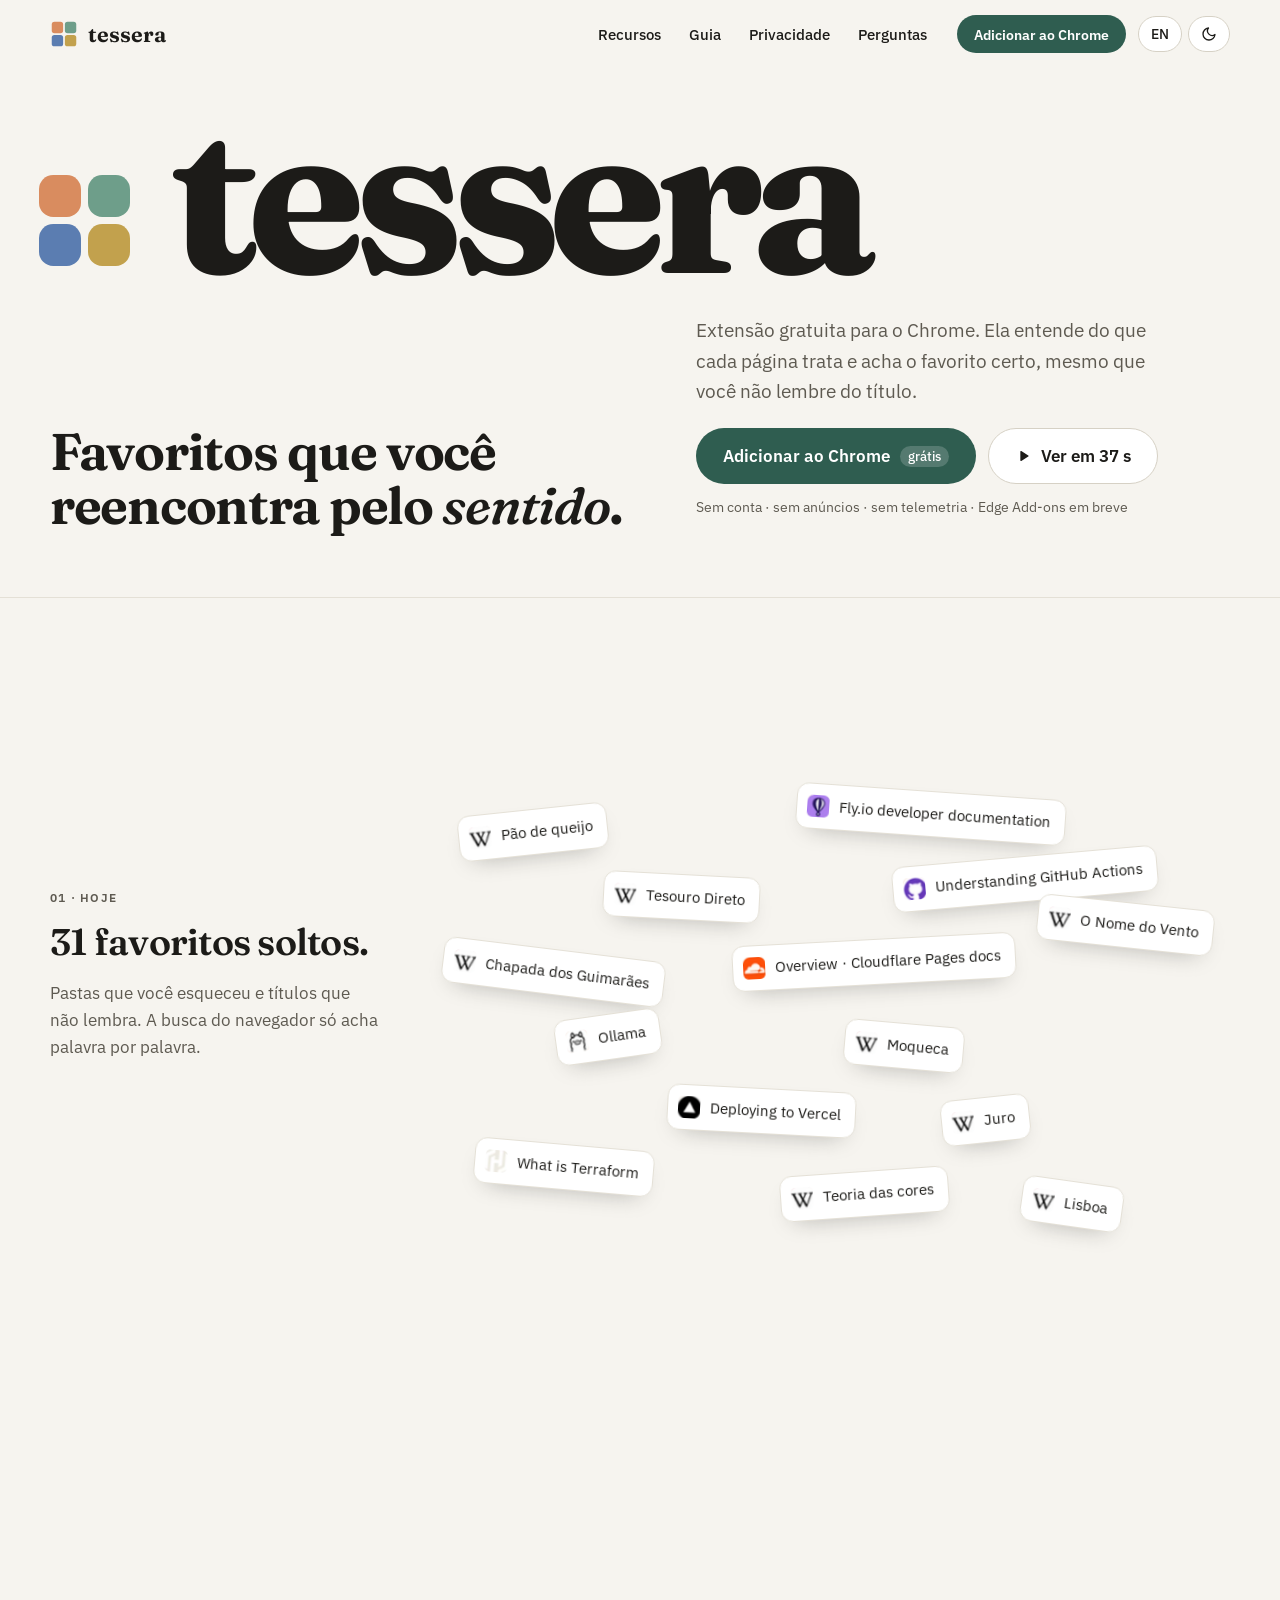
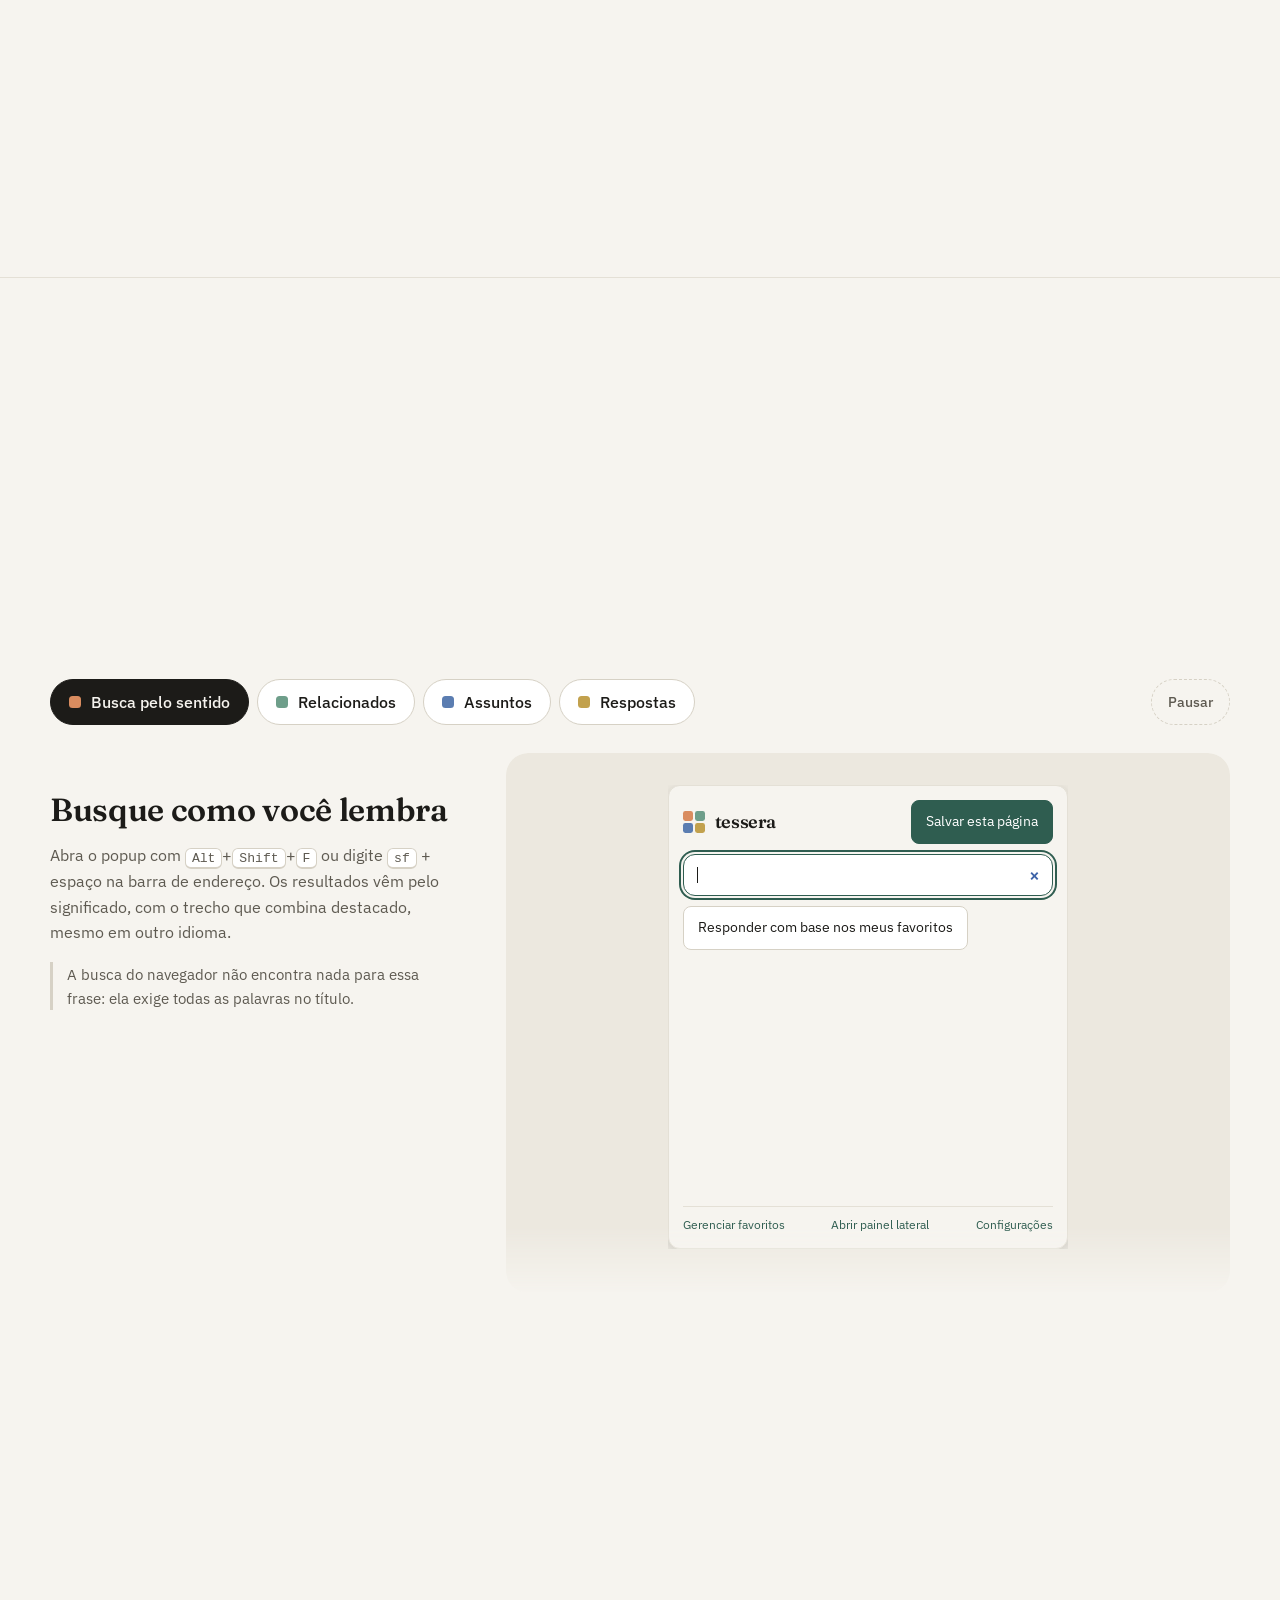
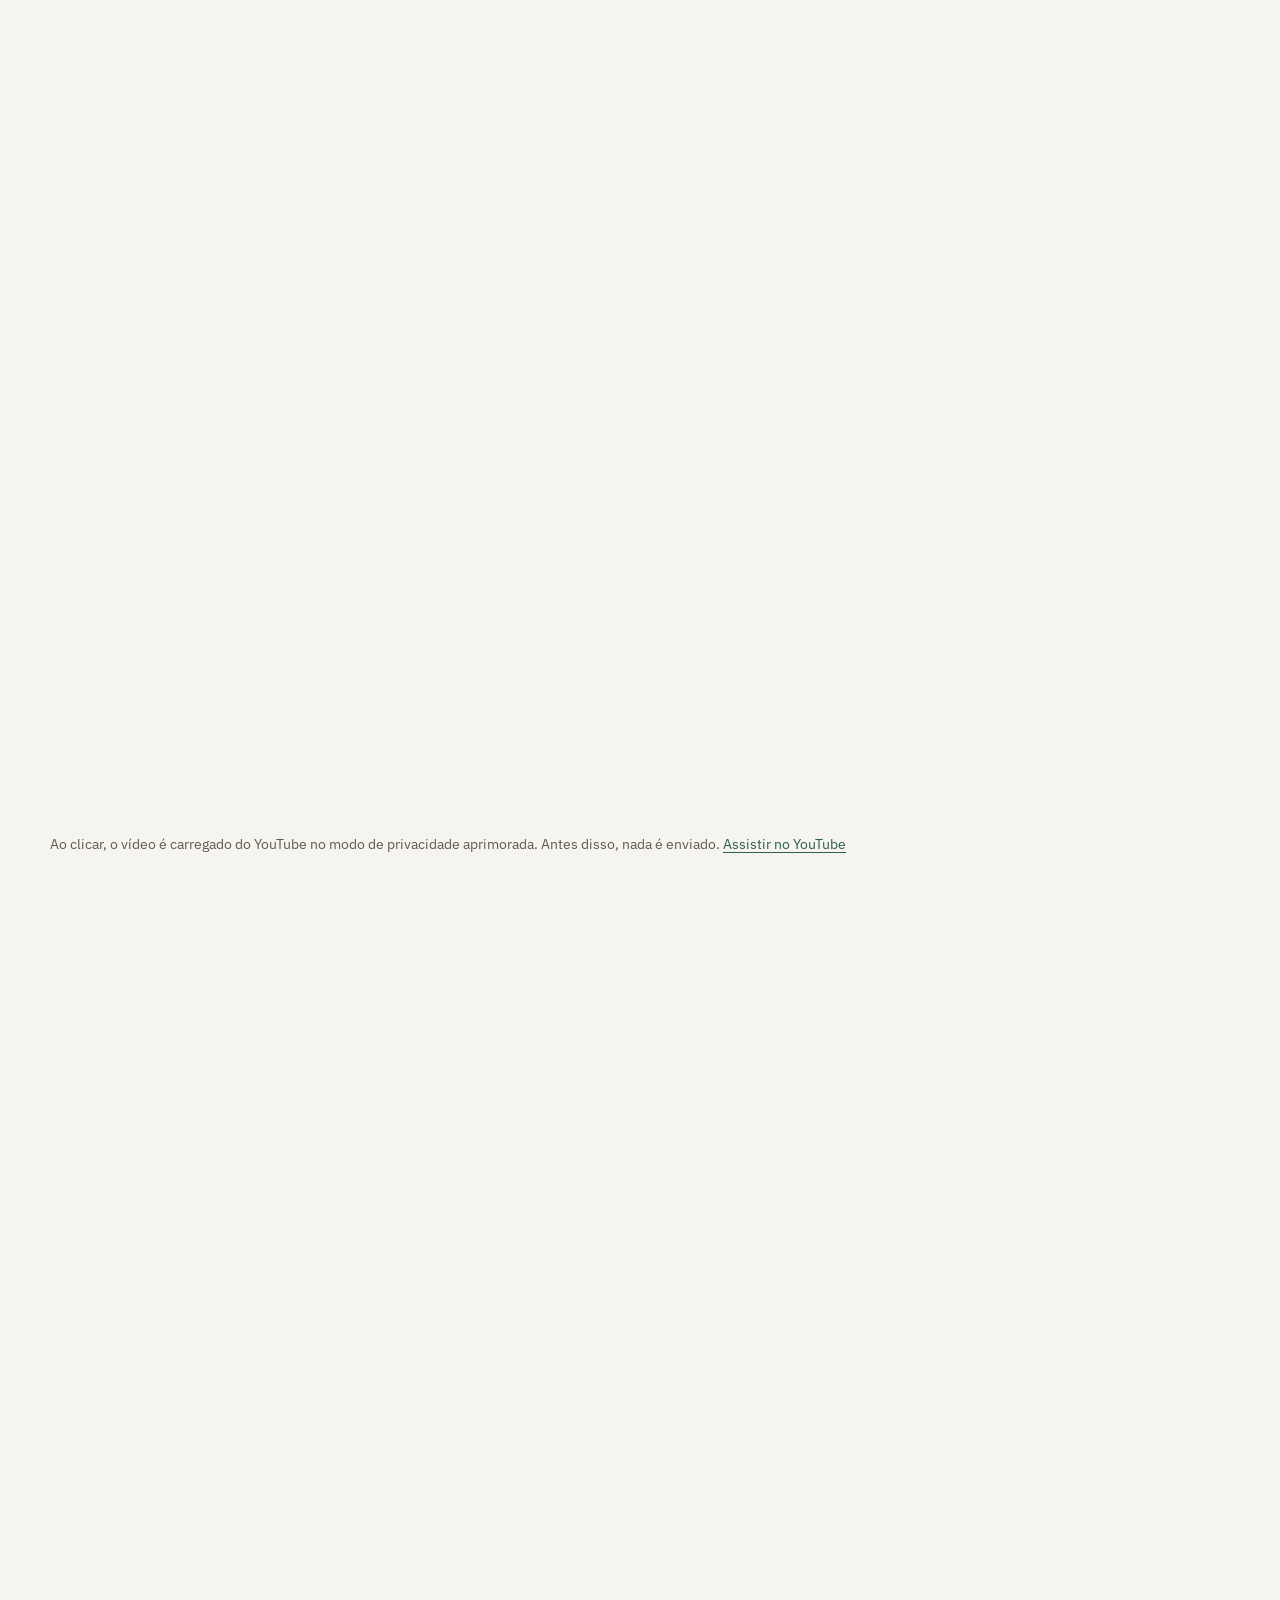
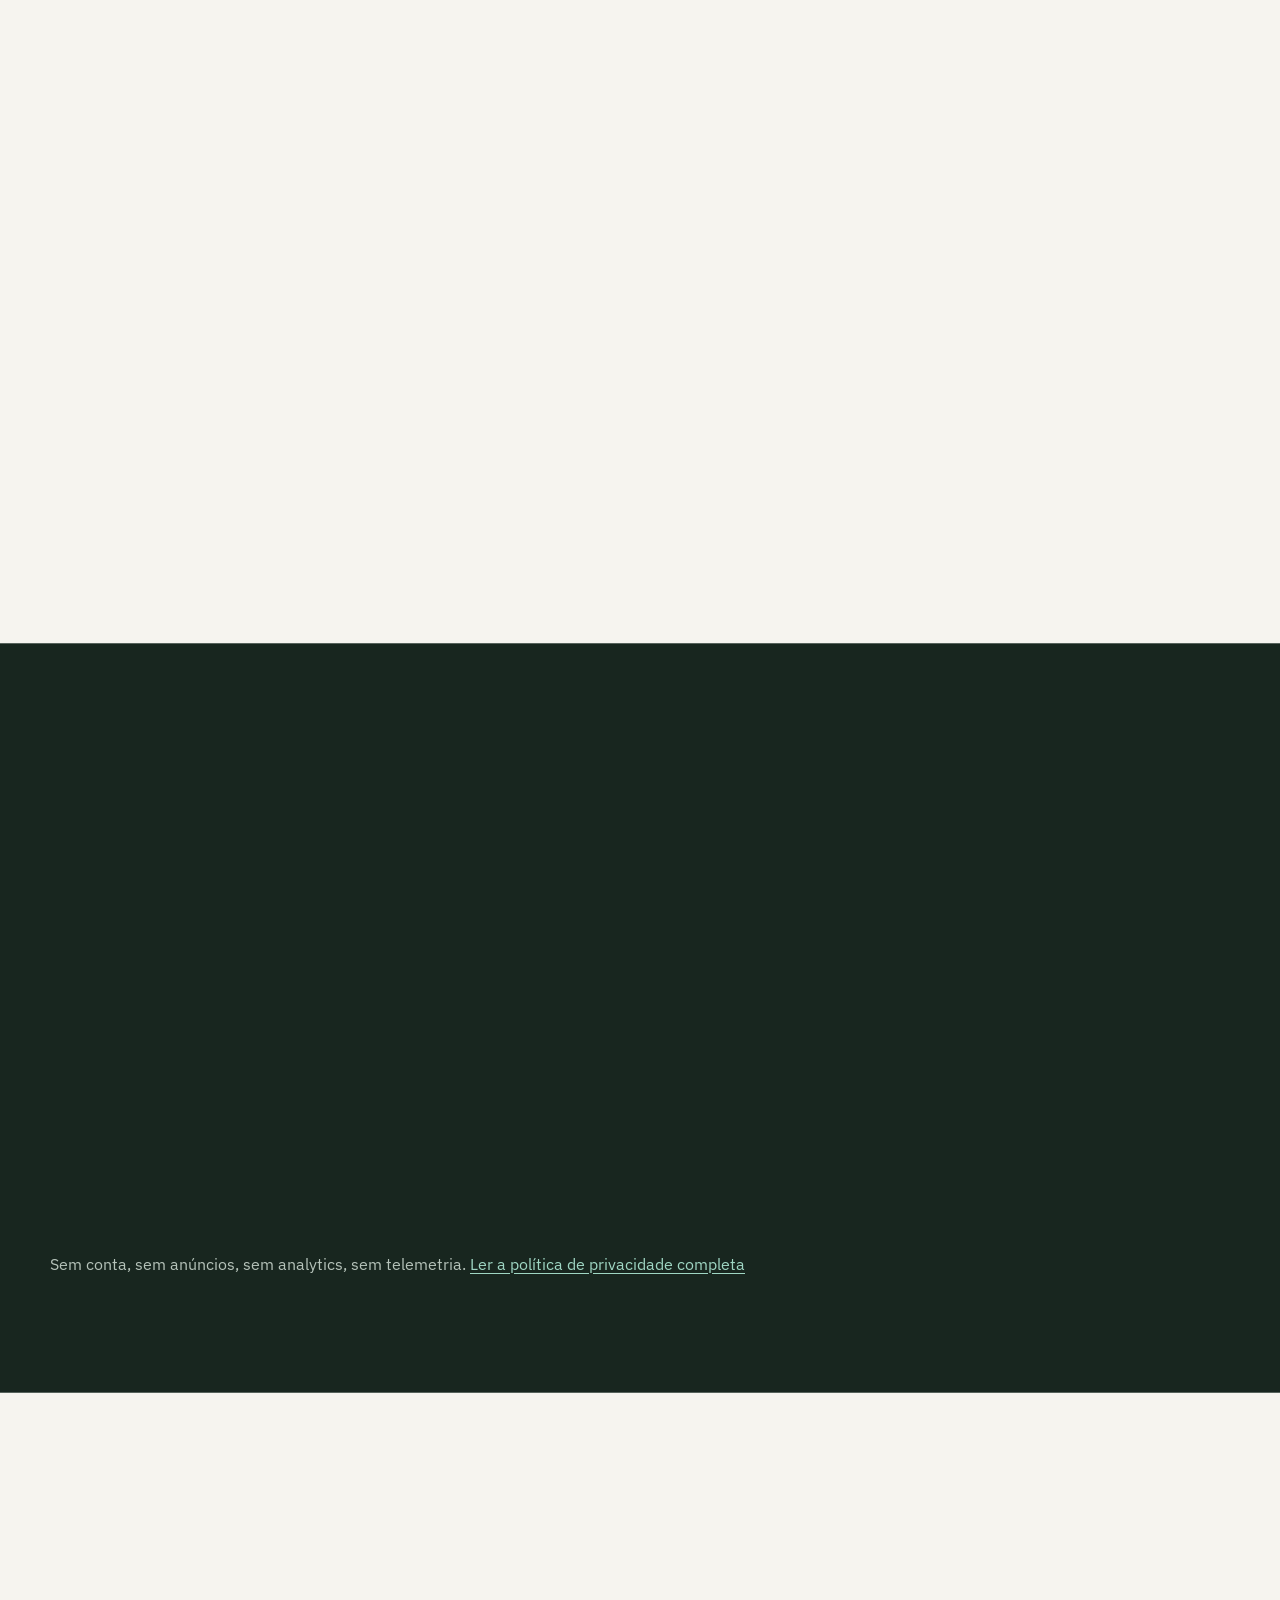
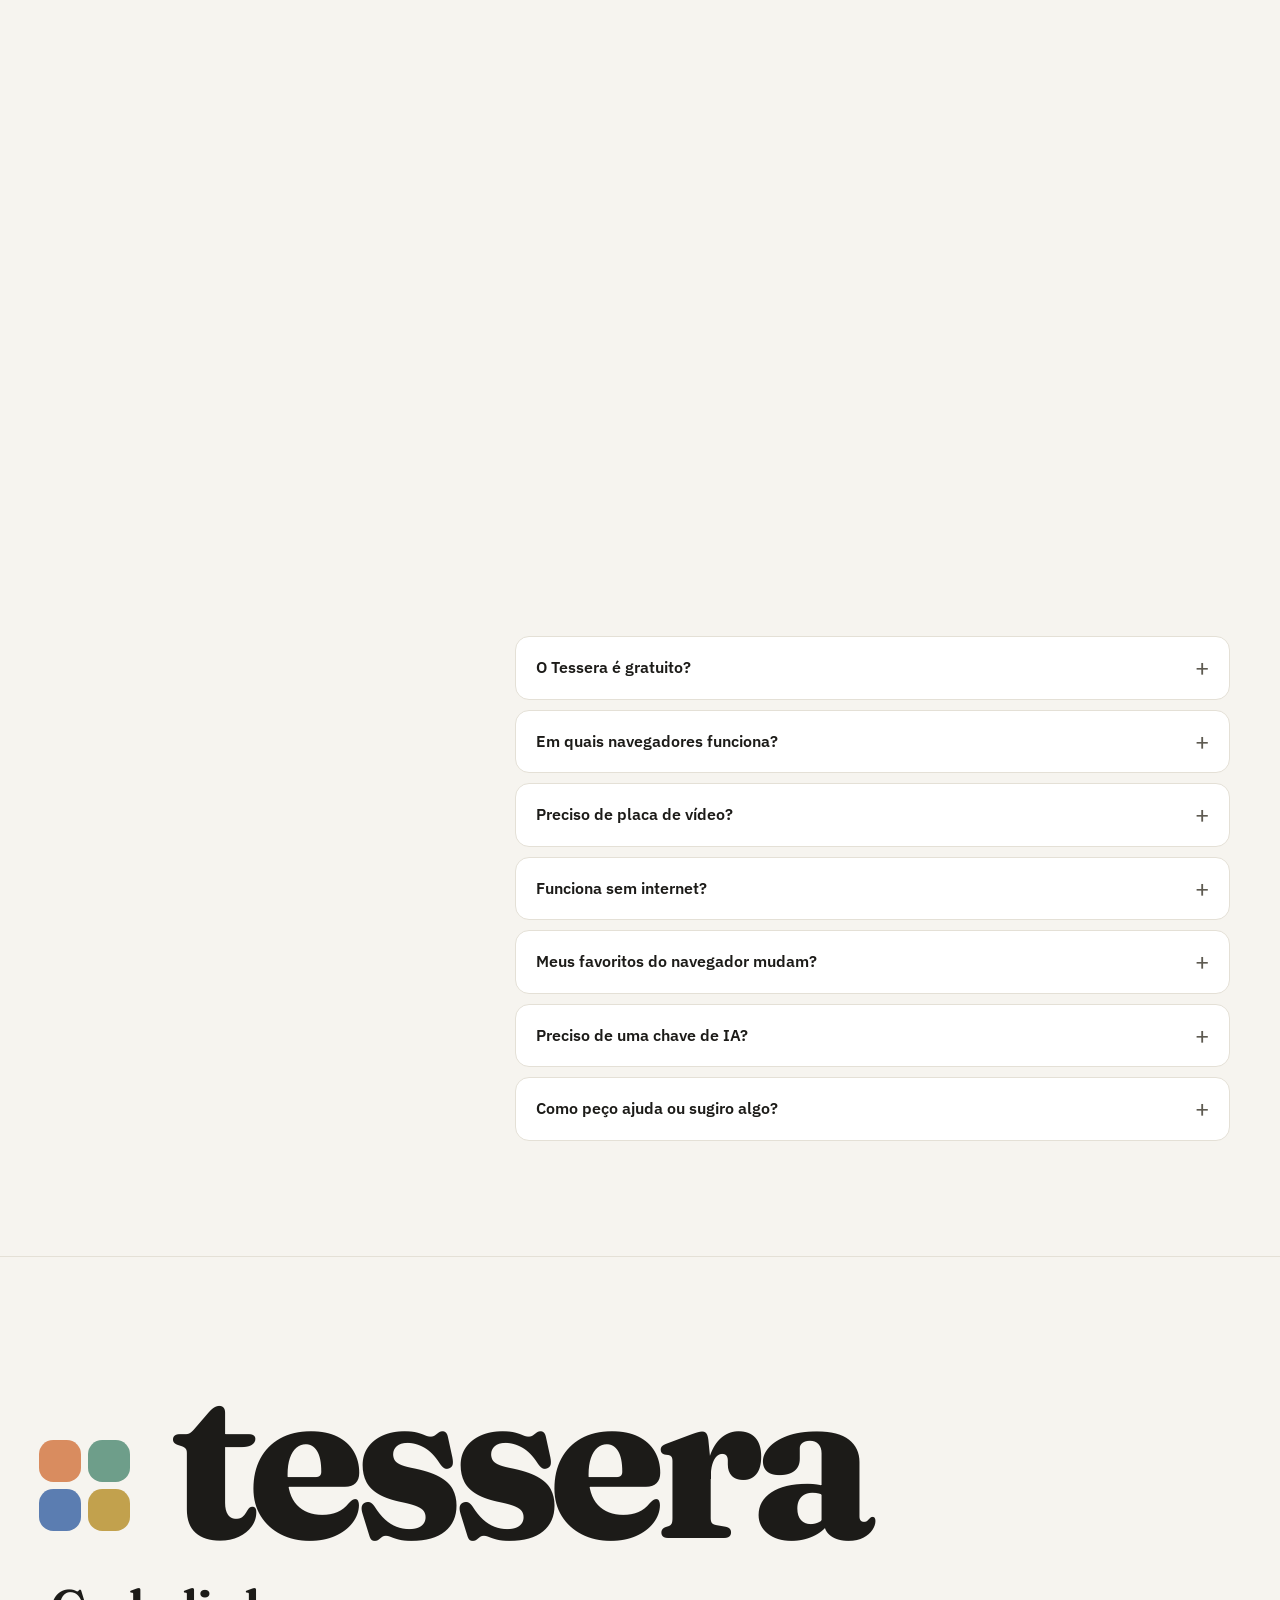
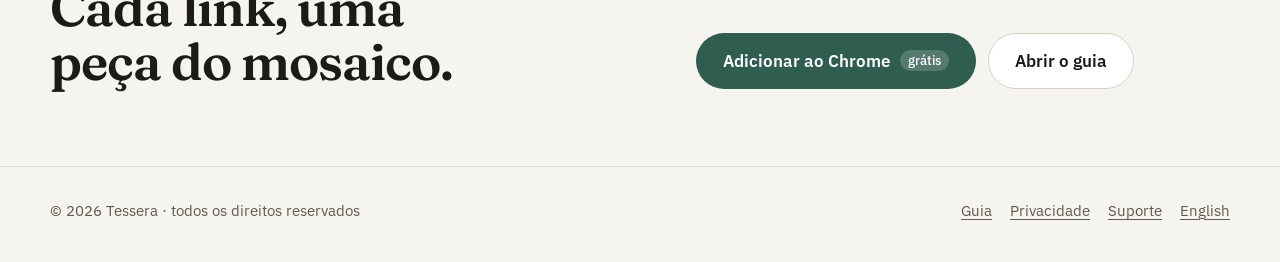
==== commit 5aee6b69: "site: Chapada dos Guimarães no lugar de Chapada Diamantina na demonstração (pt e en) Co-Authored-By:" ====
--- a/index.html
+++ b/index.html
@@ -84,7 +84,7 @@
             <li><img src="assets/img/sites/fly.webp" alt="">Fly.io developer documentation</li>
             <li><img src="assets/img/sites/wikipedia.webp" alt="">Tesouro Direto</li>
             <li><img src="assets/img/sites/github.webp" alt="">Understanding GitHub Actions</li>
-            <li><img src="assets/img/sites/wikipedia.webp" alt="">Chapada Diamantina</li>
+            <li><img src="assets/img/sites/wikipedia.webp" alt="">Chapada dos Guimarães</li>
             <li><img src="assets/img/sites/cloudflare.webp" alt="">Overview · Cloudflare Pages docs</li>
             <li><img src="assets/img/sites/wikipedia.webp" alt="">O Nome do Vento</li>
             <li><img src="assets/img/sites/ollama.webp" alt="">Ollama</li>
@@ -124,7 +124,7 @@
                 <p class="tx-psub">Parecidos</p>
                 <p class="tx-pnote">Favoritos fora deste assunto que se parecem com ele.</p>
                 <ul class="tx-cards tx-similar">
-                  <li><img src="assets/img/sites/wikipedia.webp" alt=""><b>Chapada Diamantina</b><span>pt.wikipedia.org</span><span class="tx-btn">Adicionar</span></li>
+                  <li><img src="assets/img/sites/wikipedia.webp" alt=""><b>Chapada dos Guimarães</b><span>pt.wikipedia.org</span><span class="tx-btn">Adicionar</span></li>
                   <li><img src="assets/img/sites/wikipedia.webp" alt=""><b>Lisboa</b><span>pt.wikipedia.org</span><span class="tx-btn">Adicionar</span></li>
                 </ul>
               </div>
